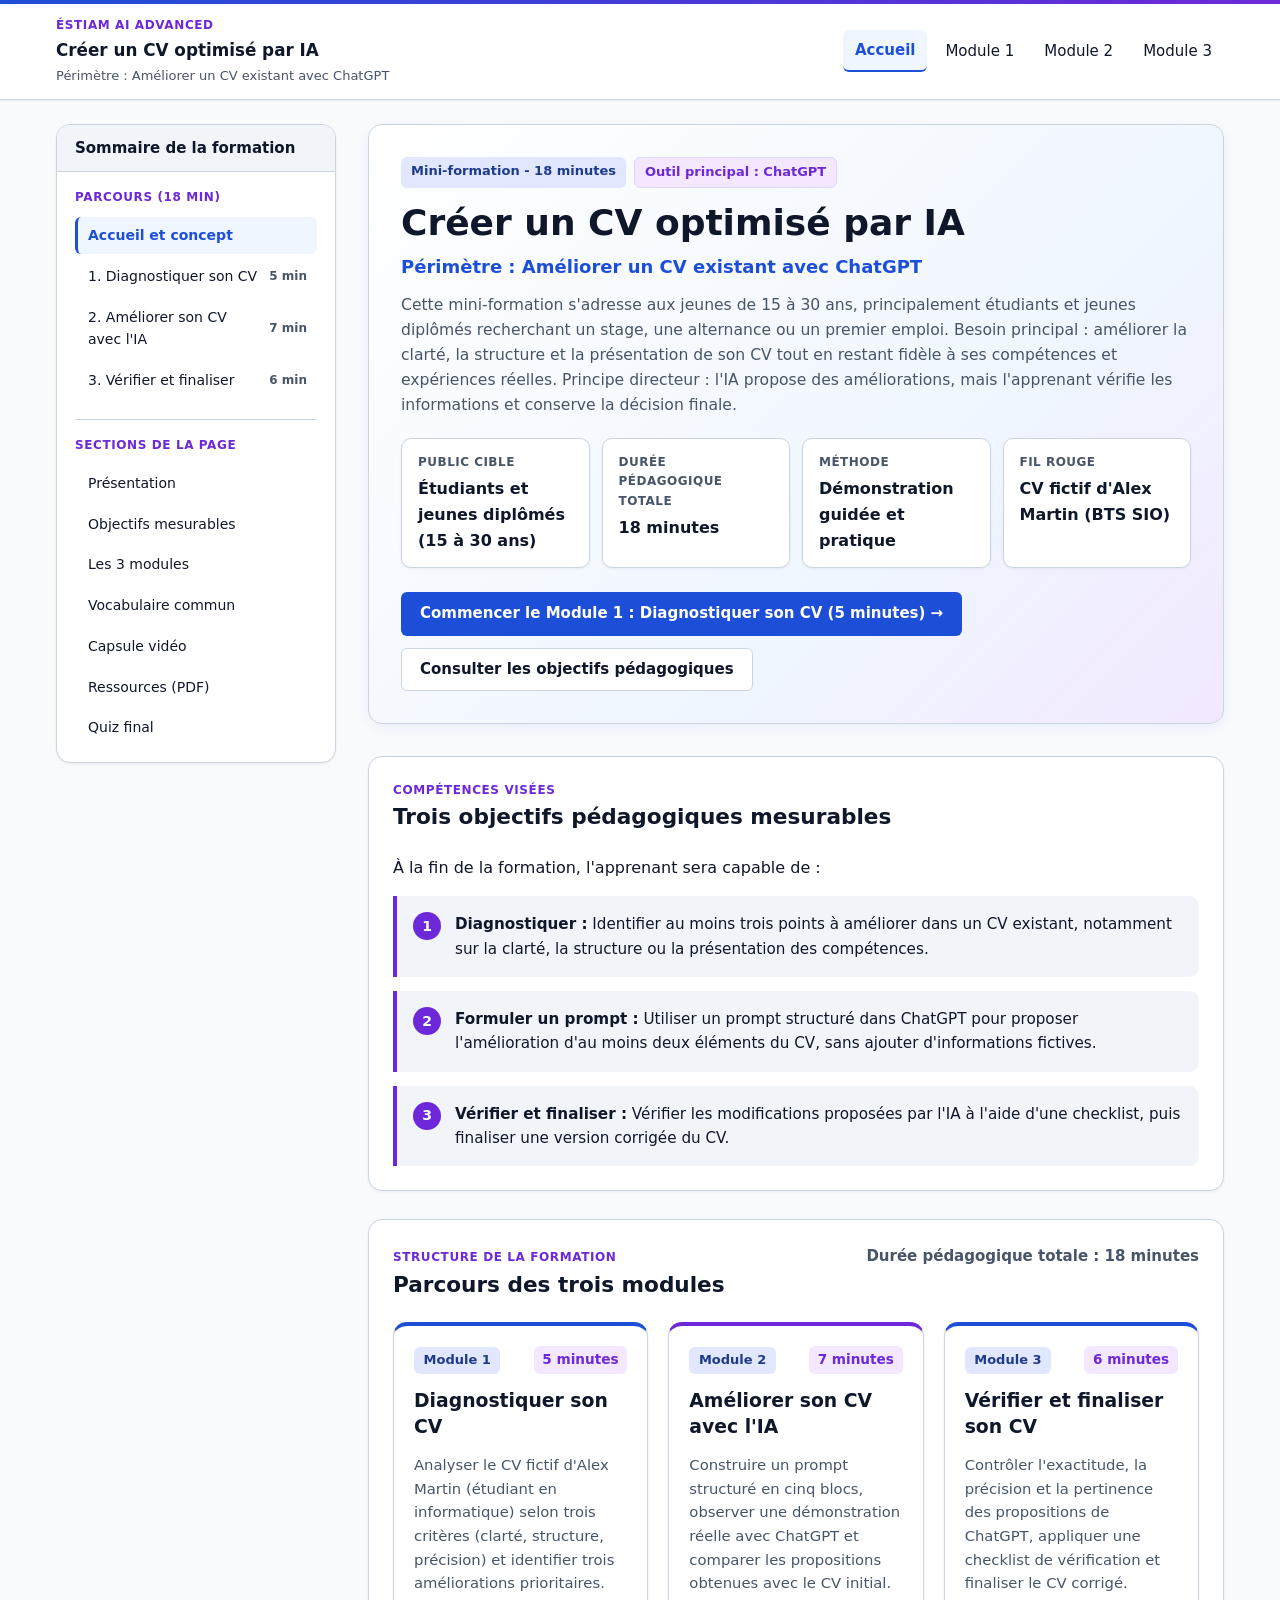
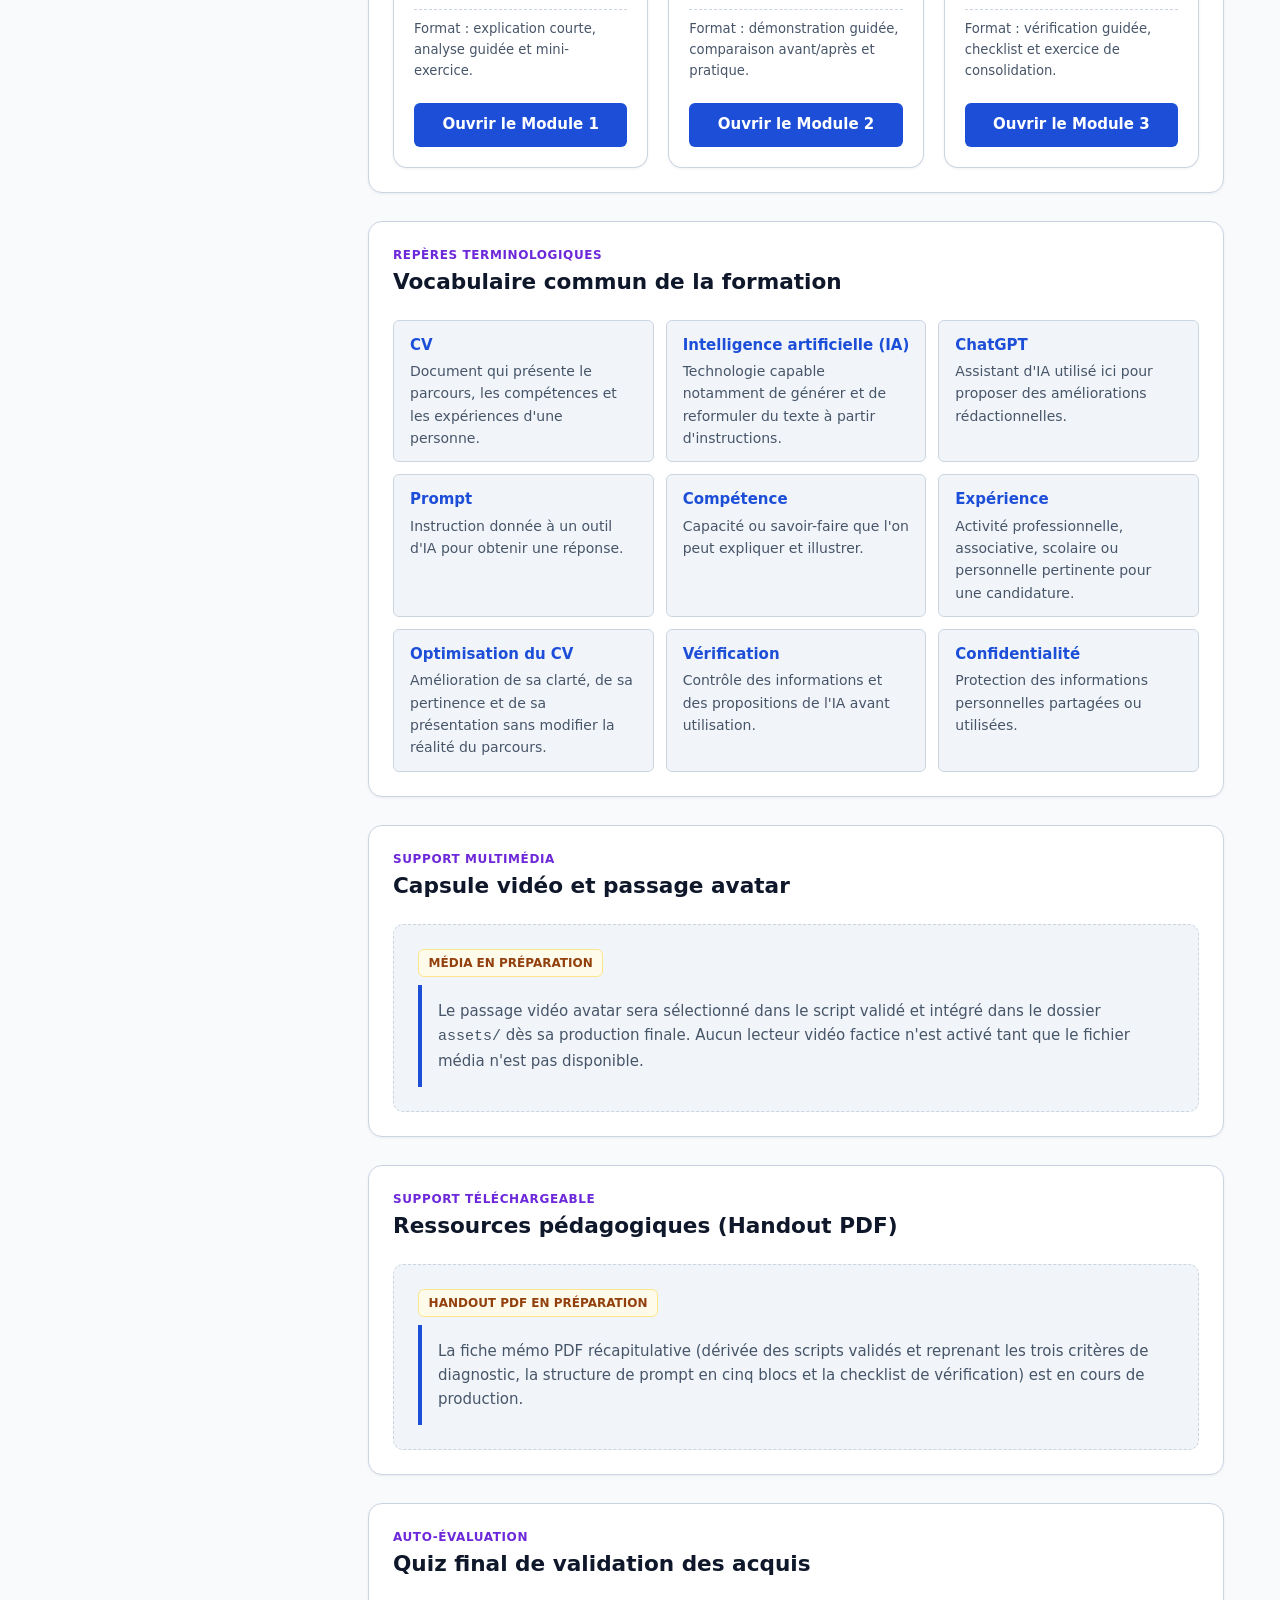
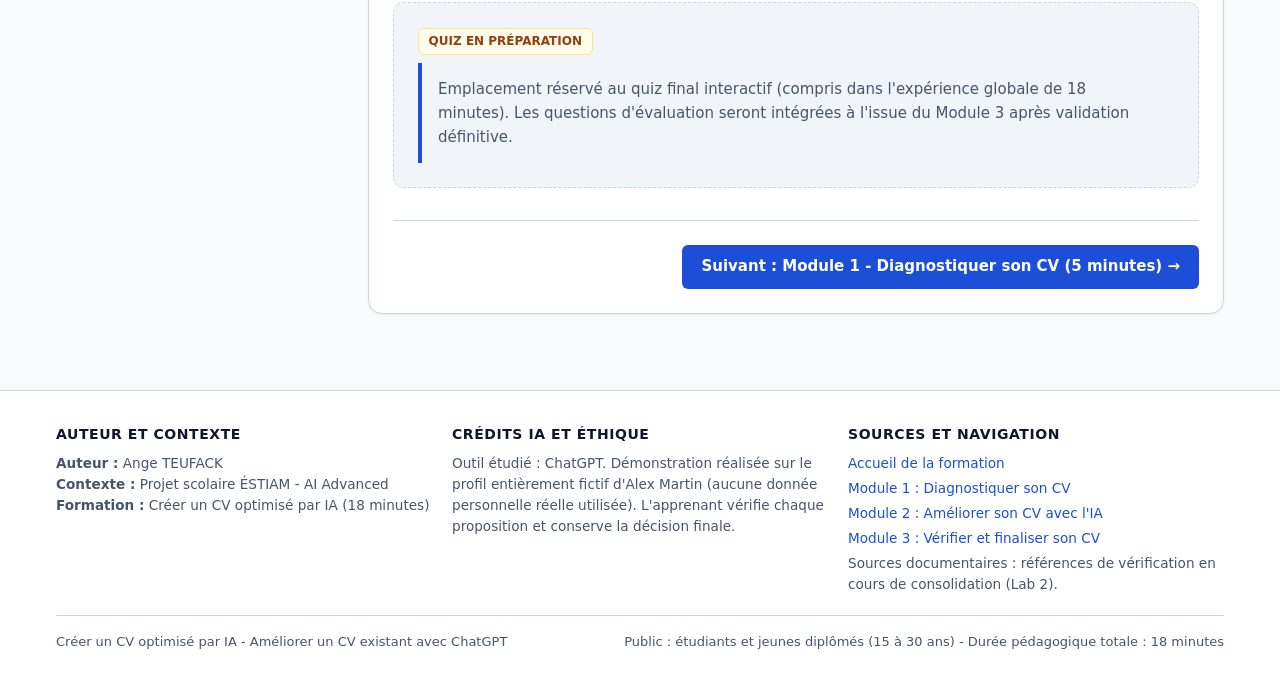
==== index.html @ 26ddb20a "Initialisation du site de mini-formation ESTIAM AI Advanced (AG-01 a AG-04)" ====
<!DOCTYPE html>
<html lang="fr">
<head>
  <meta charset="UTF-8">
  <meta name="viewport" content="width=device-width, initial-scale=1.0">
  <meta name="description" content="Mini-formation de 18 minutes : Créer un CV optimisé par IA - Améliorer un CV existant avec ChatGPT.">
  <title>Créer un CV optimisé par IA | Mini-formation ÉSTIAM</title>
  <!-- Feuille de style principale (mobile-first, accessible, identité Bleu/Blanc/Violet) -->
  <link rel="stylesheet" href="css/style.css">
</head>
<body>
  <!-- Lien d'évitement pour l'accessibilité au clavier -->
  <a class="skip-link" href="#contenu-principal">Aller au contenu principal</a>

  <!-- En-tête avec navigation principale -->
  <header class="site-header">
    <div class="container header-inner">
      <a href="index.html" class="site-brand" aria-current="page">
        <span class="brand-badge">ÉSTIAM AI Advanced</span>
        <span class="brand-title">Créer un CV optimisé par IA</span>
        <span class="brand-scope">Périmètre : Améliorer un CV existant avec ChatGPT</span>
      </a>

      <!-- Bouton d'ouverture/fermeture du menu sur mobile (contrôlé par js/main.js) -->
      <button
        type="button"
        class="nav-toggle"
        id="nav-toggle"
        aria-expanded="false"
        aria-controls="navigation-principale"
        aria-label="Afficher ou masquer le menu de navigation"
      >
        <span class="nav-toggle-label">Menu</span>
        <span class="nav-toggle-icon" aria-hidden="true"></span>
      </button>

      <!-- Navigation vers l'accueil et les trois modules -->
      <nav id="navigation-principale" class="site-nav" aria-label="Navigation principale">
        <ul class="nav-list">
          <li><a href="index.html" class="nav-link" aria-current="page">Accueil</a></li>
          <li><a href="modules/module-1.html" class="nav-link">Module 1</a></li>
          <li><a href="modules/module-2.html" class="nav-link">Module 2</a></li>
          <li><a href="modules/module-3.html" class="nav-link">Module 3</a></li>
        </ul>
      </nav>
    </div>
  </header>

  <!-- Contenu principal avec navigation latérale -->
  <main id="contenu-principal" class="site-main" tabindex="-1">
    <div class="container page-layout">
      <!-- Navigation latérale accessible (repliable sans chevauchement sur mobile, fixe sur ordinateur) -->
      <aside class="course-sidebar" aria-label="Navigation du parcours et des sections">
        <div class="sidebar-panel">
          <button
            type="button"
            class="sidebar-toggle"
            id="sidebar-toggle"
            aria-expanded="false"
            aria-controls="sidebar-body"
          >
            <span>Sommaire de la formation</span>
            <span class="sidebar-toggle-badge">Afficher</span>
          </button>

          <div id="sidebar-body" class="sidebar-body">
            <div class="sidebar-group">
              <h2 class="sidebar-heading">Parcours (18 min)</h2>
              <ul class="sidebar-list">
                <li>
                  <a href="index.html" class="sidebar-link" aria-current="page">
                    <span>Accueil et concept</span>
                  </a>
                </li>
                <li>
                  <a href="modules/module-1.html" class="sidebar-link">
                    <span>1. Diagnostiquer son CV</span>
                    <span class="sidebar-time">5 min</span>
                  </a>
                </li>
                <li>
                  <a href="modules/module-2.html" class="sidebar-link">
                    <span>2. Améliorer son CV avec l'IA</span>
                    <span class="sidebar-time">7 min</span>
                  </a>
                </li>
                <li>
                  <a href="modules/module-3.html" class="sidebar-link">
                    <span>3. Vérifier et finaliser</span>
                    <span class="sidebar-time">6 min</span>
                  </a>
                </li>
              </ul>
            </div>

            <div class="sidebar-group">
              <h2 class="sidebar-heading">Sections de la page</h2>
              <ul class="sidebar-list">
                <li><a href="#presentation" class="sidebar-link">Présentation</a></li>
                <li><a href="#objectifs" class="sidebar-link">Objectifs mesurables</a></li>
                <li><a href="#parcours" class="sidebar-link">Les 3 modules</a></li>
                <li><a href="#vocabulaire" class="sidebar-link">Vocabulaire commun</a></li>
                <li><a href="#video-capsule" class="sidebar-link">Capsule vidéo</a></li>
                <li><a href="#ressources" class="sidebar-link">Ressources (PDF)</a></li>
                <li><a href="#quiz-final" class="sidebar-link">Quiz final</a></li>
              </ul>
            </div>
          </div>
        </div>
      </aside>

      <!-- Zone de contenu principal -->
      <div class="page-content">
        <!-- Section de présentation avec les métadonnées pédagogiques validées -->
        <section id="presentation" class="hero" aria-labelledby="titre-formation">
          <div class="hero-badges">
            <span class="hero-eyebrow">Mini-formation - 18 minutes</span>
            <span class="hero-eyebrow hero-eyebrow-accent">Outil principal : ChatGPT</span>
          </div>
          <h1 id="titre-formation" class="hero-title">Créer un CV optimisé par IA</h1>
          <p class="hero-subtitle">Périmètre : Améliorer un CV existant avec ChatGPT</p>
          <p class="hero-lead">
            Cette mini-formation s'adresse aux jeunes de 15 à 30 ans, principalement étudiants et jeunes diplômés recherchant un stage, une alternance ou un premier emploi.
            Besoin principal : améliorer la clarté, la structure et la présentation de son CV tout en restant fidèle à ses compétences et expériences réelles.
            Principe directeur : l'IA propose des améliorations, mais l'apprenant vérifie les informations et conserve la décision finale.
          </p>

          <dl class="meta-grid" aria-label="Informations générales de la formation">
            <div class="meta-card">
              <dt class="meta-label">Public cible</dt>
              <dd class="meta-value">Étudiants et jeunes diplômés (15 à 30 ans)</dd>
            </div>
            <div class="meta-card">
              <dt class="meta-label">Durée pédagogique totale</dt>
              <dd class="meta-value">18 minutes</dd>
            </div>
            <div class="meta-card">
              <dt class="meta-label">Méthode</dt>
              <dd class="meta-value">Démonstration guidée et pratique</dd>
            </div>
            <div class="meta-card">
              <dt class="meta-label">Fil rouge</dt>
              <dd class="meta-value">CV fictif d'Alex Martin (BTS SIO)</dd>
            </div>
          </dl>

          <div class="hero-actions">
            <a href="modules/module-1.html" class="btn btn-primary" rel="next">
              Commencer le Module 1 : Diagnostiquer son CV (5 minutes) &rarr;
            </a>
            <a href="#objectifs" class="btn btn-secondary">
              Consulter les objectifs pédagogiques
            </a>
          </div>
        </section>

        <!-- Trois objectifs pédagogiques mesurables -->
        <section id="objectifs" class="content-section" aria-labelledby="titre-objectifs">
          <div class="section-header">
            <div>
              <p class="section-eyebrow">Compétences visées</p>
              <h2 id="titre-objectifs" class="section-title">Trois objectifs pédagogiques mesurables</h2>
            </div>
          </div>
          <p>À la fin de la formation, l'apprenant sera capable de :</p>
          <ol class="objectives-list">
            <li class="objective-item">
              <span class="objective-number" aria-hidden="true">1</span>
              <p class="objective-text">
                <strong>Diagnostiquer :</strong> Identifier au moins trois points à améliorer dans un CV existant, notamment sur la clarté, la structure ou la présentation des compétences.
              </p>
            </li>
            <li class="objective-item">
              <span class="objective-number" aria-hidden="true">2</span>
              <p class="objective-text">
                <strong>Formuler un prompt :</strong> Utiliser un prompt structuré dans ChatGPT pour proposer l'amélioration d'au moins deux éléments du CV, sans ajouter d'informations fictives.
              </p>
            </li>
            <li class="objective-item">
              <span class="objective-number" aria-hidden="true">3</span>
              <p class="objective-text">
                <strong>Vérifier et finaliser :</strong> Vérifier les modifications proposées par l'IA à l'aide d'une checklist, puis finaliser une version corrigée du CV.
              </p>
            </li>
          </ol>
        </section>

        <!-- Liste des trois modules validés -->
        <section id="parcours" class="content-section" aria-labelledby="titre-parcours">
          <div class="section-header">
            <div>
              <p class="section-eyebrow">Structure de la formation</p>
              <h2 id="titre-parcours" class="section-title">Parcours des trois modules</h2>
            </div>
            <p class="section-duration">Durée pédagogique totale : 18 minutes</p>
          </div>

          <ol class="modules-grid">
            <!-- Module 1 -->
            <li class="module-card">
              <div class="module-card-header">
                <span class="module-number">Module 1</span>
                <span class="module-duration">5 minutes</span>
              </div>
              <h3 class="module-card-title">
                <a href="modules/module-1.html" class="module-card-link">Diagnostiquer son CV</a>
              </h3>
              <p class="module-card-summary">
                Analyser le CV fictif d'Alex Martin (étudiant en informatique) selon trois critères (clarté, structure, précision) et identifier trois améliorations prioritaires.
              </p>
              <p class="module-card-meta">Format : explication courte, analyse guidée et mini-exercice.</p>
              <div class="module-card-footer">
                <a href="modules/module-1.html" class="btn btn-primary">Ouvrir le Module 1</a>
              </div>
            </li>

            <!-- Module 2 -->
            <li class="module-card">
              <div class="module-card-header">
                <span class="module-number">Module 2</span>
                <span class="module-duration">7 minutes</span>
              </div>
              <h3 class="module-card-title">
                <a href="modules/module-2.html" class="module-card-link">Améliorer son CV avec l'IA</a>
              </h3>
              <p class="module-card-summary">
                Construire un prompt structuré en cinq blocs, observer une démonstration réelle avec ChatGPT et comparer les propositions obtenues avec le CV initial.
              </p>
              <p class="module-card-meta">Format : démonstration guidée, comparaison avant/après et pratique.</p>
              <div class="module-card-footer">
                <a href="modules/module-2.html" class="btn btn-primary">Ouvrir le Module 2</a>
              </div>
            </li>

            <!-- Module 3 -->
            <li class="module-card">
              <div class="module-card-header">
                <span class="module-number">Module 3</span>
                <span class="module-duration">6 minutes</span>
              </div>
              <h3 class="module-card-title">
                <a href="modules/module-3.html" class="module-card-link">Vérifier et finaliser son CV</a>
              </h3>
              <p class="module-card-summary">
                Contrôler l'exactitude, la précision et la pertinence des propositions de ChatGPT, appliquer une checklist de vérification et finaliser le CV corrigé.
              </p>
              <p class="module-card-meta">Format : vérification guidée, checklist et exercice de consolidation.</p>
              <div class="module-card-footer">
                <a href="modules/module-3.html" class="btn btn-primary">Ouvrir le Module 3</a>
              </div>
            </li>
          </ol>
        </section>

        <!-- Vocabulaire commun -->
        <section id="vocabulaire" class="content-section" aria-labelledby="titre-vocabulaire">
          <div class="section-header">
            <div>
              <p class="section-eyebrow">Repères terminologiques</p>
              <h2 id="titre-vocabulaire" class="section-title">Vocabulaire commun de la formation</h2>
            </div>
          </div>
          <dl class="glossary-grid">
            <div class="glossary-item">
              <dt class="glossary-term">CV</dt>
              <dd class="glossary-def">Document qui présente le parcours, les compétences et les expériences d'une personne.</dd>
            </div>
            <div class="glossary-item">
              <dt class="glossary-term">Intelligence artificielle (IA)</dt>
              <dd class="glossary-def">Technologie capable notamment de générer et de reformuler du texte à partir d'instructions.</dd>
            </div>
            <div class="glossary-item">
              <dt class="glossary-term">ChatGPT</dt>
              <dd class="glossary-def">Assistant d'IA utilisé ici pour proposer des améliorations rédactionnelles.</dd>
            </div>
            <div class="glossary-item">
              <dt class="glossary-term">Prompt</dt>
              <dd class="glossary-def">Instruction donnée à un outil d'IA pour obtenir une réponse.</dd>
            </div>
            <div class="glossary-item">
              <dt class="glossary-term">Compétence</dt>
              <dd class="glossary-def">Capacité ou savoir-faire que l'on peut expliquer et illustrer.</dd>
            </div>
            <div class="glossary-item">
              <dt class="glossary-term">Expérience</dt>
              <dd class="glossary-def">Activité professionnelle, associative, scolaire ou personnelle pertinente pour une candidature.</dd>
            </div>
            <div class="glossary-item">
              <dt class="glossary-term">Optimisation du CV</dt>
              <dd class="glossary-def">Amélioration de sa clarté, de sa pertinence et de sa présentation sans modifier la réalité du parcours.</dd>
            </div>
            <div class="glossary-item">
              <dt class="glossary-term">Vérification</dt>
              <dd class="glossary-def">Contrôle des informations et des propositions de l'IA avant utilisation.</dd>
            </div>
            <div class="glossary-item">
              <dt class="glossary-term">Confidentialité</dt>
              <dd class="glossary-def">Protection des informations personnelles partagées ou utilisées.</dd>
            </div>
          </dl>
        </section>

        <!-- Section Vidéo (média non encore disponible) -->
        <section id="video-capsule" class="content-section" aria-labelledby="titre-video">
          <div class="section-header">
            <div>
              <p class="section-eyebrow">Support multimédia</p>
              <h2 id="titre-video" class="section-title">Capsule vidéo et passage avatar</h2>
            </div>
          </div>
          <div class="placeholder-box">
            <span class="placeholder-badge">Média en préparation</span>
            <p class="placeholder-notice">
              Le passage vidéo avatar sera sélectionné dans le script validé et intégré dans le dossier <code>assets/</code> dès sa production finale. Aucun lecteur vidéo factice n'est activé tant que le fichier média n'est pas disponible.
            </p>
          </div>
        </section>

        <!-- Section Ressources pour le futur Handout PDF -->
        <section id="ressources" class="content-section" aria-labelledby="titre-ressources">
          <div class="section-header">
            <div>
              <p class="section-eyebrow">Support téléchargeable</p>
              <h2 id="titre-ressources" class="section-title">Ressources pédagogiques (Handout PDF)</h2>
            </div>
          </div>
          <div class="placeholder-box">
            <span class="placeholder-badge">Handout PDF en préparation</span>
            <p class="placeholder-notice">
              La fiche mémo PDF récapitulative (dérivée des scripts validés et reprenant les trois critères de diagnostic, la structure de prompt en cinq blocs et la checklist de vérification) est en cours de production.
            </p>
          </div>
        </section>

        <!-- Emplacement réservé pour le Quiz final -->
        <section id="quiz-final" class="content-section" aria-labelledby="titre-quiz">
          <div class="section-header">
            <div>
              <p class="section-eyebrow">Auto-évaluation</p>
              <h2 id="titre-quiz" class="section-title">Quiz final de validation des acquis</h2>
            </div>
          </div>
          <div class="placeholder-box">
            <span class="placeholder-badge">Quiz en préparation</span>
            <p class="placeholder-notice">
              Emplacement réservé au quiz final interactif (compris dans l'expérience globale de 18 minutes). Les questions d'évaluation seront intégrées à l'issue du Module 3 après validation définitive.
            </p>
          </div>

          <nav class="module-pagination" aria-label="Navigation séquentielle">
            <span></span>
            <a href="modules/module-1.html" class="btn btn-primary" rel="next">
              Suivant : Module 1 - Diagnostiquer son CV (5 minutes) &rarr;
            </a>
          </nav>
        </section>
      </div>
    </div>
  </main>

  <!-- Pied de page professionnel -->
  <footer class="site-footer">
    <div class="container">
      <div class="footer-grid">
        <div class="footer-col">
          <h3>Auteur et contexte</h3>
          <p><strong>Auteur :</strong> Ange TEUFACK</p>
          <p><strong>Contexte :</strong> Projet scolaire ÉSTIAM - AI Advanced</p>
          <p><strong>Formation :</strong> Créer un CV optimisé par IA (18 minutes)</p>
        </div>
        <div class="footer-col">
          <h3>Crédits IA et éthique</h3>
          <p>
            Outil étudié : ChatGPT. Démonstration réalisée sur le profil entièrement fictif d'Alex Martin (aucune donnée personnelle réelle utilisée). L'apprenant vérifie chaque proposition et conserve la décision finale.
          </p>
        </div>
        <div class="footer-col">
          <h3>Sources et navigation</h3>
          <ul>
            <li><a href="index.html">Accueil de la formation</a></li>
            <li><a href="modules/module-1.html">Module 1 : Diagnostiquer son CV</a></li>
            <li><a href="modules/module-2.html">Module 2 : Améliorer son CV avec l'IA</a></li>
            <li><a href="modules/module-3.html">Module 3 : Vérifier et finaliser son CV</a></li>
            <li><span>Sources documentaires : références de vérification en cours de consolidation (Lab 2).</span></li>
          </ul>
        </div>
      </div>
      <div class="footer-bottom">
        <p>Créer un CV optimisé par IA - Améliorer un CV existant avec ChatGPT</p>
        <p>Public : étudiants et jeunes diplômés (15 à 30 ans) - Durée pédagogique totale : 18 minutes</p>
      </div>
    </div>
  </footer>

  <!-- Script principal -->
  <script src="js/main.js" defer></script>
</body>
</html>
---- css/style.css ----
/* ==========================================================================
   Feuille de style principale - Créer un CV optimisé par IA
   Périmètre : Améliorer un CV existant avec ChatGPT (ÉSTIAM AI Advanced)
   Approche : Mobile-first, accessible (WCAG AA/AAA), identité Bleu / Blanc / Violet
   ========================================================================== */

/* 1. Variables CSS (Design Tokens - Identité Bleu, Blanc et Violet) */
:root {
  --color-bg: #f8fafc;
  --color-surface: #ffffff;
  --color-surface-subtle: #f1f5f9;
  --color-text: #0f172a;
  --color-text-muted: #475569;

  /* Bleu principal */
  --color-primary: #1d4ed8;
  --color-primary-hover: #1e40af;
  --color-primary-subtle: #eff6ff;

  /* Violet pédagogique (accents, badges, repères méthodologiques) */
  --color-accent: #6d28d9;
  --color-accent-hover: #5b21b6;
  --color-accent-subtle: #f3e8ff;
  --color-accent-border: #ddd6fe;

  /* États pédagogiques (succès, attention, neutre) */
  --color-success-bg: #ecfdf5;
  --color-success-text: #065f46;
  --color-success-border: #a7f3d0;
  --color-warning-bg: #fffbeb;
  --color-warning-text: #92400e;
  --color-warning-border: #fde68a;

  --color-border: #cbd5e1;
  --color-focus: #ea580c;
  --color-badge-bg: #e0e7ff;
  --color-badge-text: #1e3a8a;

  --font-sans: system-ui, -apple-system, "Segoe UI", Roboto, Helvetica, Arial, sans-serif;
  --font-mono: ui-monospace, SFMono-Regular, Menlo, Monaco, Consolas, monospace;
  --radius-sm: 0.375rem;
  --radius-md: 0.625rem;
  --radius-lg: 0.875rem;
  --shadow-sm: 0 1px 3px 0 rgba(15, 23, 42, 0.06);
  --shadow-md: 0 4px 14px -2px rgba(29, 78, 216, 0.08);
  --container-max: 76rem;
}

/* 2. Réinitialisation minimale et règles de base */
*,
*::before,
*::after {
  box-sizing: border-box;
}

html {
  font-size: 100%;
  scroll-behavior: smooth;
  scroll-padding-top: 5rem;
}

body {
  margin: 0;
  min-height: 100vh;
  display: flex;
  flex-direction: column;
  font-family: var(--font-sans);
  line-height: 1.6;
  color: var(--color-text);
  background-color: var(--color-bg);
}

/* Respect de la préférence utilisateur pour la réduction des animations */
@media (prefers-reduced-motion: reduce) {
  html {
    scroll-behavior: auto;
  }
  *,
  *::before,
  *::after {
    transition-duration: 0.01ms !important;
    animation-duration: 0.01ms !important;
  }
}

/* 3. Accessibilité : indicateur de focus clavier haute visibilité et lien d'évitement */
:focus-visible {
  outline: 3px solid var(--color-focus);
  outline-offset: 3px;
}

.skip-link {
  position: absolute;
  top: -100%;
  left: 1rem;
  z-index: 1000;
  padding: 0.75rem 1.25rem;
  background-color: var(--color-text);
  color: var(--color-surface);
  font-weight: 600;
  text-decoration: none;
  border-radius: var(--radius-sm);
}

.skip-link:focus,
.skip-link:focus-visible {
  top: 1rem;
}

/* 4. Conteneur de mise en page */
.container {
  width: 100%;
  max-width: var(--container-max);
  margin-inline: auto;
  padding-inline: 1rem;
}

/* 5. En-tête et navigation principale (Mobile-first) */
.site-header {
  background-color: var(--color-surface);
  border-bottom: 1px solid var(--color-border);
  box-shadow: var(--shadow-sm);
  position: sticky;
  top: 0;
  z-index: 100;
}

/* Liseré supérieur dégradé bleu-violet */
.site-header::before {
  content: "";
  display: block;
  height: 4px;
  background: linear-gradient(90deg, var(--color-primary) 0%, var(--color-accent) 100%);
}

.header-inner {
  display: flex;
  flex-wrap: wrap;
  align-items: center;
  justify-content: space-between;
  padding-block: 0.75rem;
  gap: 0.75rem;
}

.site-brand {
  display: inline-flex;
  flex-direction: column;
  text-decoration: none;
  color: var(--color-text);
  gap: 0.125rem;
}

.brand-badge {
  font-size: 0.75rem;
  font-weight: 700;
  text-transform: uppercase;
  letter-spacing: 0.05em;
  color: var(--color-accent);
}

.brand-title {
  font-size: 1.05rem;
  font-weight: 700;
  color: var(--color-text);
}

.brand-scope {
  font-size: 0.8125rem;
  color: var(--color-text-muted);
  font-weight: 500;
}

/* Bouton de menu mobile (affiché sur petits écrans lorsque JS est actif) */
.nav-toggle {
  display: none;
  align-items: center;
  gap: 0.5rem;
  padding: 0.5rem 0.75rem;
  background-color: var(--color-surface-subtle);
  color: var(--color-text);
  border: 1px solid var(--color-border);
  border-radius: var(--radius-sm);
  font-family: inherit;
  font-size: 0.9375rem;
  font-weight: 600;
  cursor: pointer;
}

.nav-toggle:hover {
  background-color: var(--color-badge-bg);
}

.nav-toggle-icon {
  display: inline-block;
  width: 1.125rem;
  height: 2px;
  background-color: currentColor;
  position: relative;
}

.nav-toggle-icon::before,
.nav-toggle-icon::after {
  content: "";
  position: absolute;
  left: 0;
  width: 1.125rem;
  height: 2px;
  background-color: currentColor;
}

.nav-toggle-icon::before {
  top: -5px;
}

.nav-toggle-icon::after {
  top: 5px;
}

.js-enabled .nav-toggle {
  display: inline-flex;
}

.site-nav {
  width: 100%;
}

.js-enabled .site-nav {
  display: none;
}

.js-enabled .site-nav.is-open {
  display: block;
}

.nav-list {
  list-style: none;
  margin: 0;
  padding: 0.5rem 0 0;
  display: flex;
  flex-direction: column;
  gap: 0.25rem;
}

.nav-link {
  display: flex;
  align-items: center;
  gap: 0.375rem;
  padding: 0.5rem 0.75rem;
  text-decoration: none;
  color: var(--color-text);
  font-weight: 500;
  border-radius: var(--radius-sm);
  font-size: 0.9375rem;
}

.nav-link:hover {
  background-color: var(--color-surface-subtle);
  color: var(--color-primary);
}

.nav-link[aria-current="page"] {
  background-color: var(--color-primary-subtle);
  color: var(--color-primary);
  font-weight: 700;
  border-bottom: 2px solid var(--color-primary);
}

/* 6. Mise en page avec barre latérale (Mobile sans chevauchement + Desktop Sticky) */
.site-main {
  flex: 1;
  padding-block: 1.5rem 3rem;
}

.site-main:focus {
  outline: none;
}

.page-layout {
  display: flex;
  flex-direction: column;
  gap: 1.5rem;
}

.course-sidebar {
  width: 100%;
}

/* Panneau de navigation latérale repliable sur mobile, toujours ouvert sur desktop */
.sidebar-panel {
  background-color: var(--color-surface);
  border: 1px solid var(--color-border);
  border-radius: var(--radius-lg);
  box-shadow: var(--shadow-sm);
  overflow: hidden;
}

.sidebar-toggle {
  width: 100%;
  display: flex;
  align-items: center;
  justify-content: space-between;
  padding: 0.875rem 1.125rem;
  background-color: var(--color-surface-subtle);
  color: var(--color-text);
  border: none;
  border-bottom: 1px solid transparent;
  font-family: inherit;
  font-size: 0.9375rem;
  font-weight: 700;
  text-align: left;
  cursor: pointer;
}

.sidebar-toggle[aria-expanded="true"] {
  border-bottom-color: var(--color-border);
}

.sidebar-toggle-badge {
  font-size: 0.75rem;
  font-weight: 600;
  padding: 0.15rem 0.5rem;
  border-radius: var(--radius-sm);
  background-color: var(--color-accent-subtle);
  color: var(--color-accent);
}

.sidebar-body {
  padding: 1rem 1.125rem;
}

.js-enabled .sidebar-body.is-collapsed {
  display: none;
}

.sidebar-group + .sidebar-group {
  margin-top: 1.25rem;
  padding-top: 1rem;
  border-top: 1px solid var(--color-border);
}

.sidebar-heading {
  margin: 0 0 0.625rem;
  font-size: 0.75rem;
  font-weight: 700;
  text-transform: uppercase;
  letter-spacing: 0.05em;
  color: var(--color-accent);
}

.sidebar-list {
  list-style: none;
  margin: 0;
  padding: 0;
  display: flex;
  flex-direction: column;
  gap: 0.25rem;
}

.sidebar-link {
  display: flex;
  align-items: center;
  justify-content: space-between;
  gap: 0.5rem;
  padding: 0.45rem 0.625rem;
  border-radius: var(--radius-sm);
  text-decoration: none;
  font-size: 0.875rem;
  color: var(--color-text);
  font-weight: 500;
  border-left: 3px solid transparent;
}

.sidebar-link:hover {
  background-color: var(--color-surface-subtle);
  color: var(--color-primary);
}

.sidebar-link[aria-current="page"],
.sidebar-link.is-active {
  background-color: var(--color-primary-subtle);
  color: var(--color-primary);
  font-weight: 700;
  border-left-color: var(--color-primary);
}

.sidebar-time {
  font-size: 0.75rem;
  color: var(--color-text-muted);
  font-weight: 600;
  white-space: nowrap;
}

.page-content {
  flex: 1;
  min-width: 0;
}

/* 7. Section Hero et présentation de l'accueil */
.hero {
  background: linear-gradient(135deg, var(--color-surface) 0%, var(--color-primary-subtle) 65%, var(--color-accent-subtle) 100%);
  border: 1px solid var(--color-border);
  border-radius: var(--radius-lg);
  padding: 1.5rem;
  margin-bottom: 2rem;
  box-shadow: var(--shadow-md);
}

.hero-badges {
  display: flex;
  flex-wrap: wrap;
  gap: 0.5rem;
  margin-bottom: 0.75rem;
}

.hero-eyebrow {
  display: inline-block;
  margin: 0;
  padding: 0.25rem 0.625rem;
  background-color: var(--color-badge-bg);
  color: var(--color-badge-text);
  font-size: 0.8125rem;
  font-weight: 700;
  border-radius: var(--radius-sm);
}

.hero-eyebrow-accent {
  background-color: var(--color-accent-subtle);
  color: var(--color-accent);
  border: 1px solid var(--color-accent-border);
}

.hero-title {
  margin: 0 0 0.5rem;
  font-size: 1.75rem;
  line-height: 1.25;
  color: var(--color-text);
}

.hero-subtitle {
  margin: 0 0 0.75rem;
  font-size: 1.125rem;
  font-weight: 600;
  color: var(--color-primary);
}

.hero-lead {
  margin: 0 0 1.25rem;
  font-size: 0.975rem;
  color: var(--color-text-muted);
  max-width: 52rem;
}

/* Grille de métadonnées validées */
.meta-grid {
  display: grid;
  grid-template-columns: 1fr;
  gap: 0.75rem;
  margin: 0 0 1.5rem;
}

.meta-card {
  background-color: var(--color-surface);
  border: 1px solid var(--color-border);
  border-radius: var(--radius-md);
  padding: 0.875rem 1rem;
  box-shadow: var(--shadow-sm);
}

.meta-label {
  font-size: 0.75rem;
  text-transform: uppercase;
  letter-spacing: 0.04em;
  color: var(--color-text-muted);
  font-weight: 700;
  margin-bottom: 0.25rem;
}

.meta-value {
  margin: 0;
  font-size: 1rem;
  font-weight: 700;
  color: var(--color-text);
}

.hero-actions {
  display: flex;
  flex-wrap: wrap;
  gap: 0.75rem;
}

/* 8. Boutons (liens et boutons d'action réelle) */
.btn {
  display: inline-flex;
  align-items: center;
  justify-content: center;
  gap: 0.5rem;
  padding: 0.6875rem 1.125rem;
  font-family: inherit;
  font-size: 0.9375rem;
  font-weight: 600;
  line-height: 1.3;
  text-decoration: none;
  border-radius: var(--radius-sm);
  border: 1px solid transparent;
  cursor: pointer;
  transition: background-color 0.15s ease, border-color 0.15s ease, color 0.15s ease;
}

.btn-primary {
  background-color: var(--color-primary);
  color: var(--color-surface);
}

.btn-primary:hover {
  background-color: var(--color-primary-hover);
}

.btn-accent {
  background-color: var(--color-accent);
  color: var(--color-surface);
}

.btn-accent:hover {
  background-color: var(--color-accent-hover);
}

.btn-secondary {
  background-color: var(--color-surface);
  color: var(--color-text);
  border-color: var(--color-border);
}

.btn-secondary:hover {
  background-color: var(--color-surface-subtle);
  border-color: var(--color-text-muted);
}

/* 9. Sections pédagogiques génériques */
.content-section {
  background-color: var(--color-surface);
  border: 1px solid var(--color-border);
  border-radius: var(--radius-lg);
  padding: 1.5rem;
  margin-bottom: 1.75rem;
  box-shadow: var(--shadow-sm);
}

.section-header {
  display: flex;
  flex-direction: column;
  gap: 0.25rem;
  margin-bottom: 1.25rem;
}

.section-eyebrow {
  margin: 0;
  font-size: 0.75rem;
  font-weight: 700;
  text-transform: uppercase;
  letter-spacing: 0.05em;
  color: var(--color-accent);
}

.section-title {
  margin: 0;
  font-size: 1.35rem;
  color: var(--color-text);
}

.section-duration {
  margin: 0;
  font-size: 0.9375rem;
  color: var(--color-text-muted);
  font-weight: 600;
}

/* Liste d'objectifs pédagogiques mesurables */
.objectives-list {
  list-style: none;
  margin: 0;
  padding: 0;
  display: grid;
  grid-template-columns: 1fr;
  gap: 0.875rem;
}

.objective-item {
  display: flex;
  align-items: flex-start;
  gap: 0.875rem;
  padding: 1rem;
  background-color: var(--color-surface-subtle);
  border-left: 4px solid var(--color-accent);
  border-radius: 0 var(--radius-md) var(--radius-md) 0;
}

.objective-number {
  flex-shrink: 0;
  width: 1.75rem;
  height: 1.75rem;
  display: inline-flex;
  align-items: center;
  justify-content: center;
  background-color: var(--color-accent);
  color: var(--color-surface);
  font-size: 0.875rem;
  font-weight: 700;
  border-radius: 50%;
}

.objective-text {
  margin: 0;
  font-size: 0.95rem;
}

/* 10. Cartes de parcours des 3 modules */
.modules-grid {
  list-style: none;
  margin: 0;
  padding: 0;
  display: grid;
  grid-template-columns: 1fr;
  gap: 1.25rem;
}

.module-card {
  background-color: var(--color-surface);
  border: 1px solid var(--color-border);
  border-top: 4px solid var(--color-primary);
  border-radius: var(--radius-lg);
  padding: 1.25rem;
  display: flex;
  flex-direction: column;
  justify-content: space-between;
  gap: 0.875rem;
  box-shadow: var(--shadow-sm);
}

.module-card:nth-child(2) {
  border-top-color: var(--color-accent);
}

.module-card-header,
.module-badges {
  display: flex;
  flex-wrap: wrap;
  align-items: center;
  justify-content: space-between;
  gap: 0.5rem;
}

.module-number {
  display: inline-block;
  padding: 0.2rem 0.6rem;
  background-color: var(--color-badge-bg);
  color: var(--color-badge-text);
  font-size: 0.8125rem;
  font-weight: 700;
  border-radius: var(--radius-sm);
}

.module-duration {
  font-size: 0.85rem;
  font-weight: 700;
  color: var(--color-accent);
  background-color: var(--color-accent-subtle);
  padding: 0.2rem 0.55rem;
  border-radius: var(--radius-sm);
}

.module-card-title {
  margin: 0;
  font-size: 1.175rem;
  line-height: 1.35;
}

.module-card-link {
  color: var(--color-text);
  text-decoration: none;
}

.module-card-link:hover {
  color: var(--color-primary);
  text-decoration: underline;
}

.module-card-summary {
  margin: 0;
  font-size: 0.925rem;
  color: var(--color-text-muted);
}

.module-card-meta {
  margin: 0;
  font-size: 0.825rem;
  color: var(--color-text-muted);
  padding-top: 0.5rem;
  border-top: 1px dashed var(--color-border);
}

.module-card-footer {
  margin-top: auto;
  padding-top: 0.5rem;
}

.module-card-footer .btn {
  width: 100%;
}

/* 11. Cartes de critères pédagogiques (Clarté/Structure/Précision, etc.) */
.criteria-grid {
  display: grid;
  grid-template-columns: 1fr;
  gap: 1rem;
  margin-block: 1rem;
}

.criteria-card {
  background-color: var(--color-surface-subtle);
  border: 1px solid var(--color-border);
  border-top: 3px solid var(--color-accent);
  border-radius: var(--radius-md);
  padding: 1.125rem;
}

.criteria-card h3,
.criteria-card h4 {
  margin: 0 0 0.5rem;
  font-size: 1.05rem;
  color: var(--color-text);
}

.criteria-card p {
  margin: 0;
  font-size: 0.925rem;
  color: var(--color-text-muted);
}

/* 12. Séquences pédagogiques et blocs de narration */
.sequence-block {
  border-left: 3px solid var(--color-primary);
  padding-left: 1.125rem;
  margin-block: 1.5rem;
}

.sequence-header {
  display: flex;
  flex-wrap: wrap;
  align-items: center;
  justify-content: space-between;
  gap: 0.5rem;
  margin-bottom: 0.5rem;
}

.sequence-title {
  margin: 0;
  font-size: 1.15rem;
  color: var(--color-text);
}

.sequence-timing {
  font-size: 0.8125rem;
  font-weight: 700;
  color: var(--color-primary);
  background-color: var(--color-primary-subtle);
  padding: 0.15rem 0.55rem;
  border-radius: var(--radius-sm);
}

.narration-box {
  background-color: var(--color-surface-subtle);
  border: 1px solid var(--color-border);
  border-radius: var(--radius-md);
  padding: 1rem 1.25rem;
  margin-block: 0.75rem;
}

.narration-label {
  display: inline-block;
  font-size: 0.75rem;
  font-weight: 700;
  text-transform: uppercase;
  letter-spacing: 0.04em;
  color: var(--color-accent);
  margin-bottom: 0.375rem;
}

.narration-box p {
  margin: 0 0 0.625rem;
}

.narration-box p:last-child {
  margin-bottom: 0;
}

/* 13. Affichage du CV fictif d'Alex Martin (avec mention externe obligatoire) */
.demo-cv-container {
  margin: 1.25rem 0;
  display: flex;
  flex-direction: column;
  gap: 0.75rem;
}

.demo-cv-notice {
  padding: 0.75rem 1rem;
  background-color: var(--color-accent-subtle);
  color: var(--color-accent-hover);
  border: 1px solid var(--color-accent-border);
  border-left: 4px solid var(--color-accent);
  border-radius: var(--radius-sm);
  font-size: 0.875rem;
  font-weight: 600;
}

.demo-cv-document {
  background-color: var(--color-surface);
  border: 2px solid var(--color-border);
  border-radius: var(--radius-md);
  padding: 1.5rem;
  box-shadow: var(--shadow-md);
}

.cv-sheet-header {
  border-bottom: 2px solid var(--color-text);
  padding-bottom: 0.75rem;
  margin-bottom: 1rem;
}

.cv-sheet-name {
  margin: 0;
  font-size: 1.35rem;
  font-weight: 800;
  letter-spacing: 0.03em;
  color: var(--color-text);
}

.cv-sheet-role {
  margin: 0.25rem 0;
  font-size: 1rem;
  font-weight: 600;
  color: var(--color-primary);
}

.cv-sheet-contact {
  margin: 0;
  font-size: 0.875rem;
  color: var(--color-text-muted);
}

.cv-sheet-section {
  margin-top: 1rem;
}

.cv-sheet-section h4 {
  margin: 0 0 0.375rem;
  font-size: 0.9rem;
  text-transform: uppercase;
  letter-spacing: 0.04em;
  color: var(--color-text);
  border-bottom: 1px solid var(--color-border);
  padding-bottom: 0.2rem;
}

.cv-sheet-section p,
.cv-sheet-section ul {
  margin: 0.25rem 0;
  font-size: 0.925rem;
}

.cv-sheet-section ul {
  padding-left: 1.25rem;
}

/* Grille de comparaison côte à côte (CV initial vs CV final) */
.cv-comparison-grid {
  display: grid;
  grid-template-columns: 1fr;
  gap: 1.5rem;
  margin-block: 1.25rem;
}

/* 14. Tableaux comparatifs Avant / Après et Vérification */
.table-responsive {
  width: 100%;
  overflow-x: auto;
  margin-block: 1rem;
  border: 1px solid var(--color-border);
  border-radius: var(--radius-md);
}

.comparison-table {
  width: 100%;
  border-collapse: collapse;
  font-size: 0.925rem;
  background-color: var(--color-surface);
}

.comparison-table th,
.comparison-table td {
  padding: 0.75rem 1rem;
  text-align: left;
  vertical-align: top;
  border-bottom: 1px solid var(--color-border);
}

.comparison-table th {
  background-color: var(--color-surface-subtle);
  color: var(--color-text);
  font-weight: 700;
  font-size: 0.85rem;
  text-transform: uppercase;
  letter-spacing: 0.03em;
}

.comparison-table tr:last-child td {
  border-bottom: none;
}

/* 15. Blocs de Prompt et exercices interactifs */
.prompt-box {
  background-color: #1e293b;
  color: #f8fafc;
  border-radius: var(--radius-md);
  padding: 1.25rem;
  margin-block: 1rem;
  font-family: var(--font-mono);
  font-size: 0.875rem;
  line-height: 1.65;
  white-space: pre-wrap;
}

.prompt-steps {
  list-style: none;
  margin: 1rem 0;
  padding: 0;
  display: grid;
  grid-template-columns: 1fr;
  gap: 0.625rem;
}

.prompt-step {
  padding: 0.75rem 1rem;
  background-color: var(--color-primary-subtle);
  border-left: 4px solid var(--color-primary);
  border-radius: 0 var(--radius-sm) var(--radius-sm) 0;
  font-size: 0.925rem;
}

.exercise-card {
  background-color: var(--color-surface);
  border: 2px solid var(--color-accent-border);
  border-radius: var(--radius-lg);
  padding: 1.25rem;
  margin-block: 1.25rem;
}

.exercise-label {
  display: inline-block;
  padding: 0.2rem 0.6rem;
  background-color: var(--color-accent);
  color: var(--color-surface);
  font-size: 0.75rem;
  font-weight: 700;
  text-transform: uppercase;
  border-radius: var(--radius-sm);
  margin-bottom: 0.5rem;
}

.exercise-textarea {
  width: 100%;
  min-height: 6.5rem;
  padding: 0.75rem;
  margin-block: 0.75rem;
  font-family: inherit;
  font-size: 0.9375rem;
  color: var(--color-text);
  background-color: var(--color-bg);
  border: 1px solid var(--color-border);
  border-radius: var(--radius-sm);
  resize: vertical;
}

.correction-panel {
  margin-top: 1rem;
  padding: 1rem 1.25rem;
  background-color: var(--color-success-bg);
  border: 1px solid var(--color-success-border);
  border-left: 4px solid var(--color-success-text);
  border-radius: var(--radius-sm);
  color: var(--color-text);
}

.correction-panel[hidden] {
  display: none;
}

.correction-panel h4 {
  margin: 0 0 0.5rem;
  color: var(--color-success-text);
}

/* Checklist interactive de vérification (Module 3) */
.checklist-group {
  list-style: none;
  margin: 1rem 0;
  padding: 0;
  display: flex;
  flex-direction: column;
  gap: 0.5rem;
}

.checklist-item {
  display: flex;
  align-items: flex-start;
  gap: 0.75rem;
  padding: 0.65rem 0.875rem;
  background-color: var(--color-surface-subtle);
  border: 1px solid var(--color-border);
  border-radius: var(--radius-sm);
}

.checklist-item input[type="checkbox"] {
  margin-top: 0.25rem;
  width: 1.125rem;
  height: 1.125rem;
  accent-color: var(--color-primary);
  cursor: pointer;
}

.checklist-item label {
  cursor: pointer;
  font-size: 0.9375rem;
  flex: 1;
}

.checklist-status {
  margin: 0.75rem 0 0;
  font-size: 0.875rem;
  font-weight: 700;
  color: var(--color-primary);
}

/* 16. Glossaire et Emplacements réservés (Vidéo, Handout PDF, Quiz final) */
.glossary-grid {
  display: grid;
  grid-template-columns: 1fr;
  gap: 0.75rem;
  margin: 0;
}

.glossary-item {
  padding: 0.75rem 1rem;
  background-color: var(--color-surface-subtle);
  border: 1px solid var(--color-border);
  border-radius: var(--radius-sm);
}

.glossary-term {
  font-weight: 700;
  color: var(--color-primary);
  font-size: 0.9375rem;
}

.glossary-def {
  margin: 0.2rem 0 0;
  font-size: 0.875rem;
  color: var(--color-text-muted);
}

.placeholder-notice {
  margin: 0;
  padding: 0.875rem 1rem;
  background-color: var(--color-surface-subtle);
  border-left: 4px solid var(--color-primary);
  color: var(--color-text-muted);
  font-size: 0.9375rem;
  font-weight: 500;
  border-radius: 0 var(--radius-sm) var(--radius-sm) 0;
}

.placeholder-box {
  padding: 1.5rem;
  background-color: var(--color-surface-subtle);
  border: 1px dashed var(--color-border);
  border-radius: var(--radius-md);
  text-align: left;
}

.placeholder-badge {
  display: inline-block;
  padding: 0.2rem 0.6rem;
  background-color: var(--color-warning-bg);
  color: var(--color-warning-text);
  border: 1px solid var(--color-warning-border);
  border-radius: var(--radius-sm);
  font-size: 0.75rem;
  font-weight: 700;
  text-transform: uppercase;
  margin-bottom: 0.5rem;
}

.check-marker {
  padding: 0.65rem 0.875rem;
  background-color: var(--color-warning-bg);
  color: var(--color-warning-text);
  border-left: 4px solid #d97706;
  border-radius: 0 var(--radius-sm) var(--radius-sm) 0;
  font-size: 0.875rem;
  font-weight: 600;
  margin-block: 0.75rem;
}

/* 17. Fil d'Ariane et Pagination séquentielle */
.breadcrumb {
  margin-bottom: 1.25rem;
}

.breadcrumb-list {
  list-style: none;
  margin: 0;
  padding: 0;
  display: flex;
  flex-wrap: wrap;
  align-items: center;
  gap: 0.5rem;
  font-size: 0.875rem;
  color: var(--color-text-muted);
}

.breadcrumb-list li + li::before {
  content: "/";
  margin-right: 0.5rem;
  color: var(--color-text-muted);
}

.breadcrumb-list a {
  color: var(--color-primary);
  text-decoration: none;
  font-weight: 500;
}

.breadcrumb-list a:hover {
  text-decoration: underline;
}

.module-detail {
  background-color: var(--color-surface);
  border: 1px solid var(--color-border);
  border-radius: var(--radius-lg);
  padding: 1.5rem;
  box-shadow: var(--shadow-md);
}

.module-detail-header {
  border-bottom: 1px solid var(--color-border);
  padding-bottom: 1.25rem;
  margin-bottom: 1.5rem;
}

.module-detail-title {
  margin: 0.75rem 0 0.5rem;
  font-size: 1.625rem;
  line-height: 1.25;
}

.module-detail-context {
  margin: 0;
  font-size: 0.95rem;
  color: var(--color-text-muted);
}

.module-pagination {
  display: flex;
  flex-direction: column;
  gap: 0.75rem;
  padding-top: 1.5rem;
  margin-top: 2rem;
  border-top: 1px solid var(--color-border);
}

/* 18. Pied de page professionnel */
.site-footer {
  background-color: var(--color-surface);
  border-top: 1px solid var(--color-border);
  padding-block: 2rem;
  font-size: 0.875rem;
  color: var(--color-text-muted);
}

.footer-grid {
  display: grid;
  grid-template-columns: 1fr;
  gap: 1.25rem;
  padding-bottom: 1.25rem;
  border-bottom: 1px solid var(--color-border);
  margin-bottom: 1rem;
}

.footer-col h3 {
  margin: 0 0 0.5rem;
  font-size: 0.875rem;
  font-weight: 700;
  color: var(--color-text);
  text-transform: uppercase;
  letter-spacing: 0.04em;
}

.footer-col p,
.footer-col ul {
  margin: 0;
  padding: 0;
  list-style: none;
  font-size: 0.85rem;
  line-height: 1.55;
}

.footer-col li + li {
  margin-top: 0.25rem;
}

.footer-col a {
  color: var(--color-primary);
  text-decoration: none;
  font-weight: 500;
}

.footer-col a:hover {
  text-decoration: underline;
}

.footer-bottom {
  display: flex;
  flex-direction: column;
  gap: 0.25rem;
  font-size: 0.8125rem;
}

.footer-bottom p {
  margin: 0;
}

/* 19. Points de rupture Responsive (Tablette et Ordinateur) */
@media (min-width: 48rem) {
  .container {
    padding-inline: 1.5rem;
  }

  /* Sur écran >= 768px, la navigation horizontale principale est toujours visible */
  .js-enabled .nav-toggle {
    display: none;
  }

  .site-nav,
  .js-enabled .site-nav {
    display: block;
    width: auto;
  }

  .nav-list {
    flex-direction: row;
    align-items: center;
    padding: 0;
    gap: 0.375rem;
  }

  .hero {
    padding: 2rem;
  }

  .hero-title {
    font-size: 2.25rem;
  }

  .meta-grid {
    grid-template-columns: repeat(4, 1fr);
  }

  .section-header {
    flex-direction: row;
    align-items: baseline;
    justify-content: space-between;
  }

  .modules-grid {
    grid-template-columns: repeat(2, 1fr);
  }

  .criteria-grid {
    grid-template-columns: repeat(3, 1fr);
  }

  .glossary-grid {
    grid-template-columns: repeat(3, 1fr);
  }

  .cv-comparison-grid {
    grid-template-columns: repeat(2, 1fr);
  }

  .module-detail {
    padding: 2rem;
  }

  .module-pagination {
    flex-direction: row;
    flex-wrap: wrap;
    align-items: center;
    justify-content: space-between;
  }

  .footer-grid {
    grid-template-columns: repeat(3, 1fr);
  }

  .footer-bottom {
    flex-direction: row;
    flex-wrap: wrap;
    align-items: center;
    justify-content: space-between;
  }
}

@media (min-width: 62rem) {
  /* Disposition à deux colonnes sur ordinateur : navigation latérale sticky + contenu */
  .page-layout {
    flex-direction: row;
    align-items: flex-start;
    gap: 2rem;
  }

  .course-sidebar {
    width: 17.5rem;
    flex-shrink: 0;
    position: sticky;
    top: 5.25rem;
  }

  .sidebar-toggle {
    cursor: default;
    pointer-events: none;
    border-bottom-color: var(--color-border);
  }

  .sidebar-toggle-badge {
    display: none;
  }

  .js-enabled .sidebar-body.is-collapsed {
    display: block;
  }

  .modules-grid {
    grid-template-columns: repeat(3, 1fr);
  }

  .module-detail {
    padding: 2.25rem;
  }
}
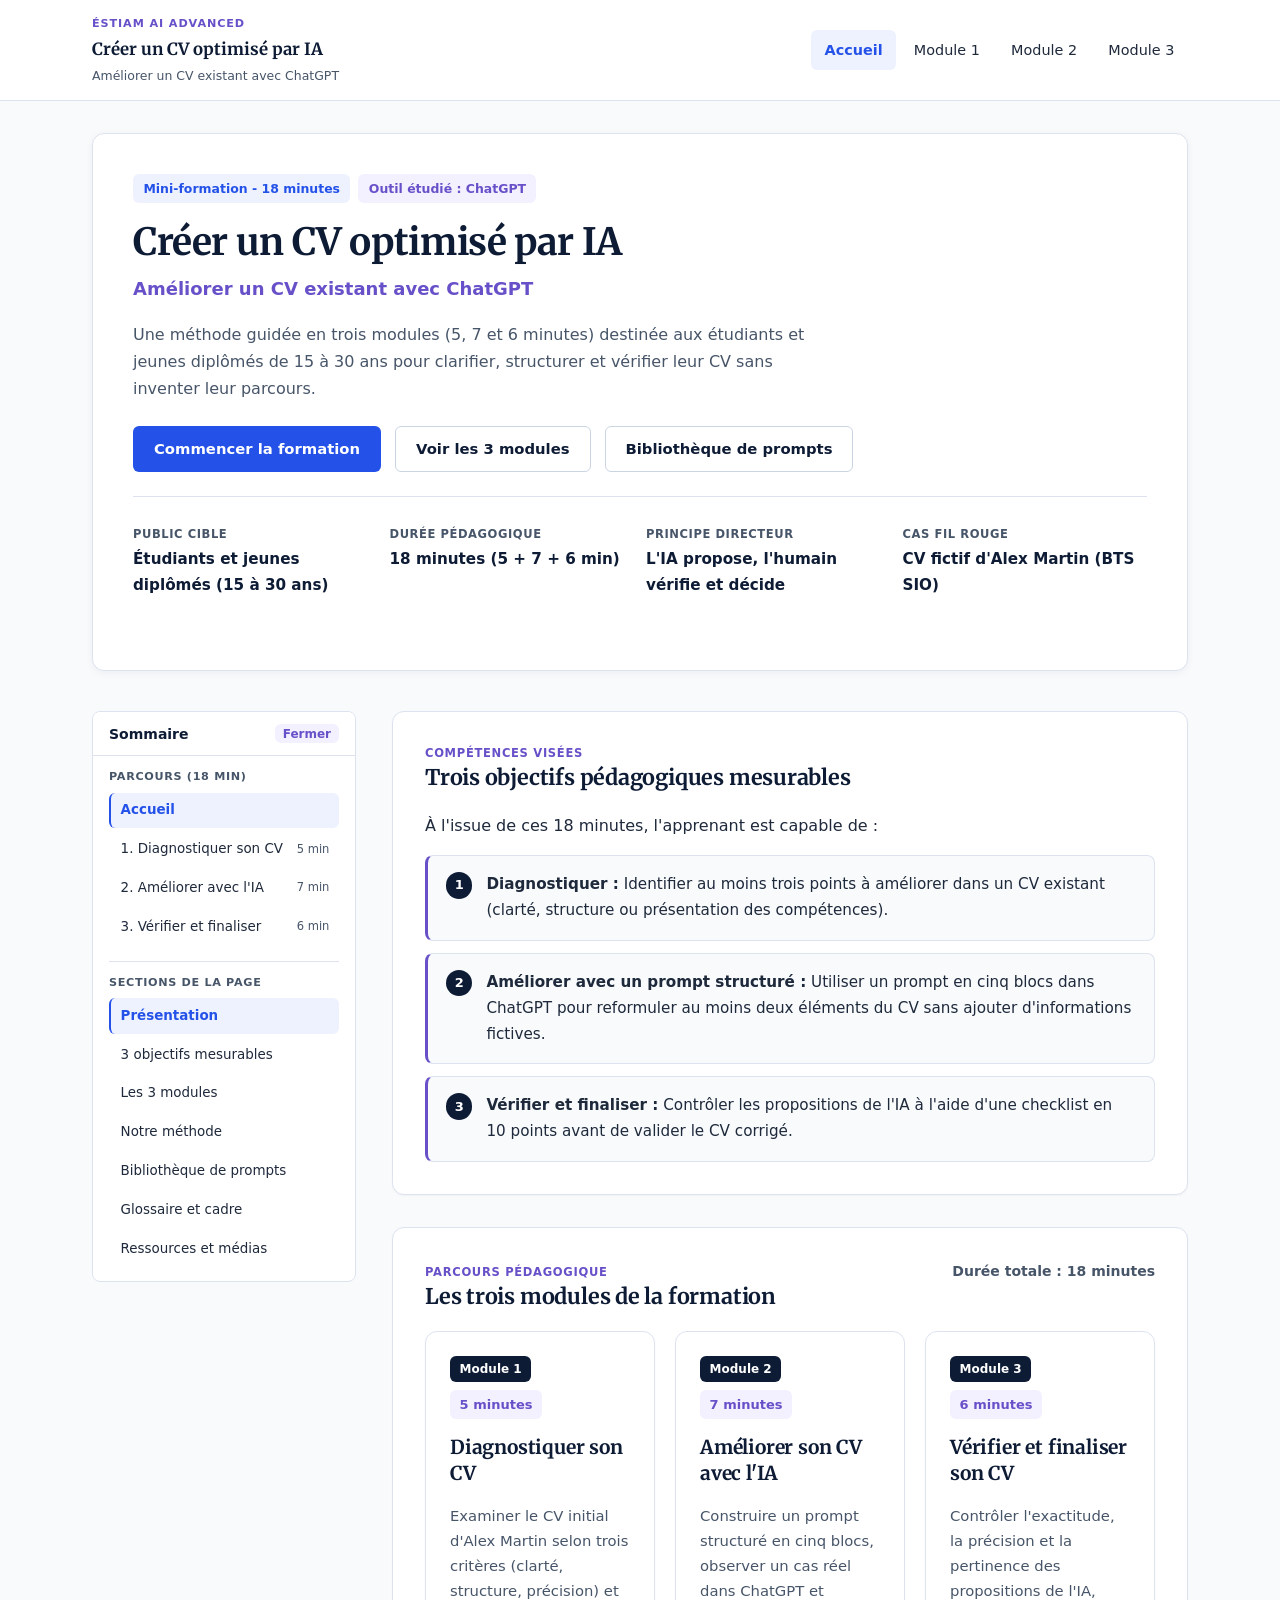
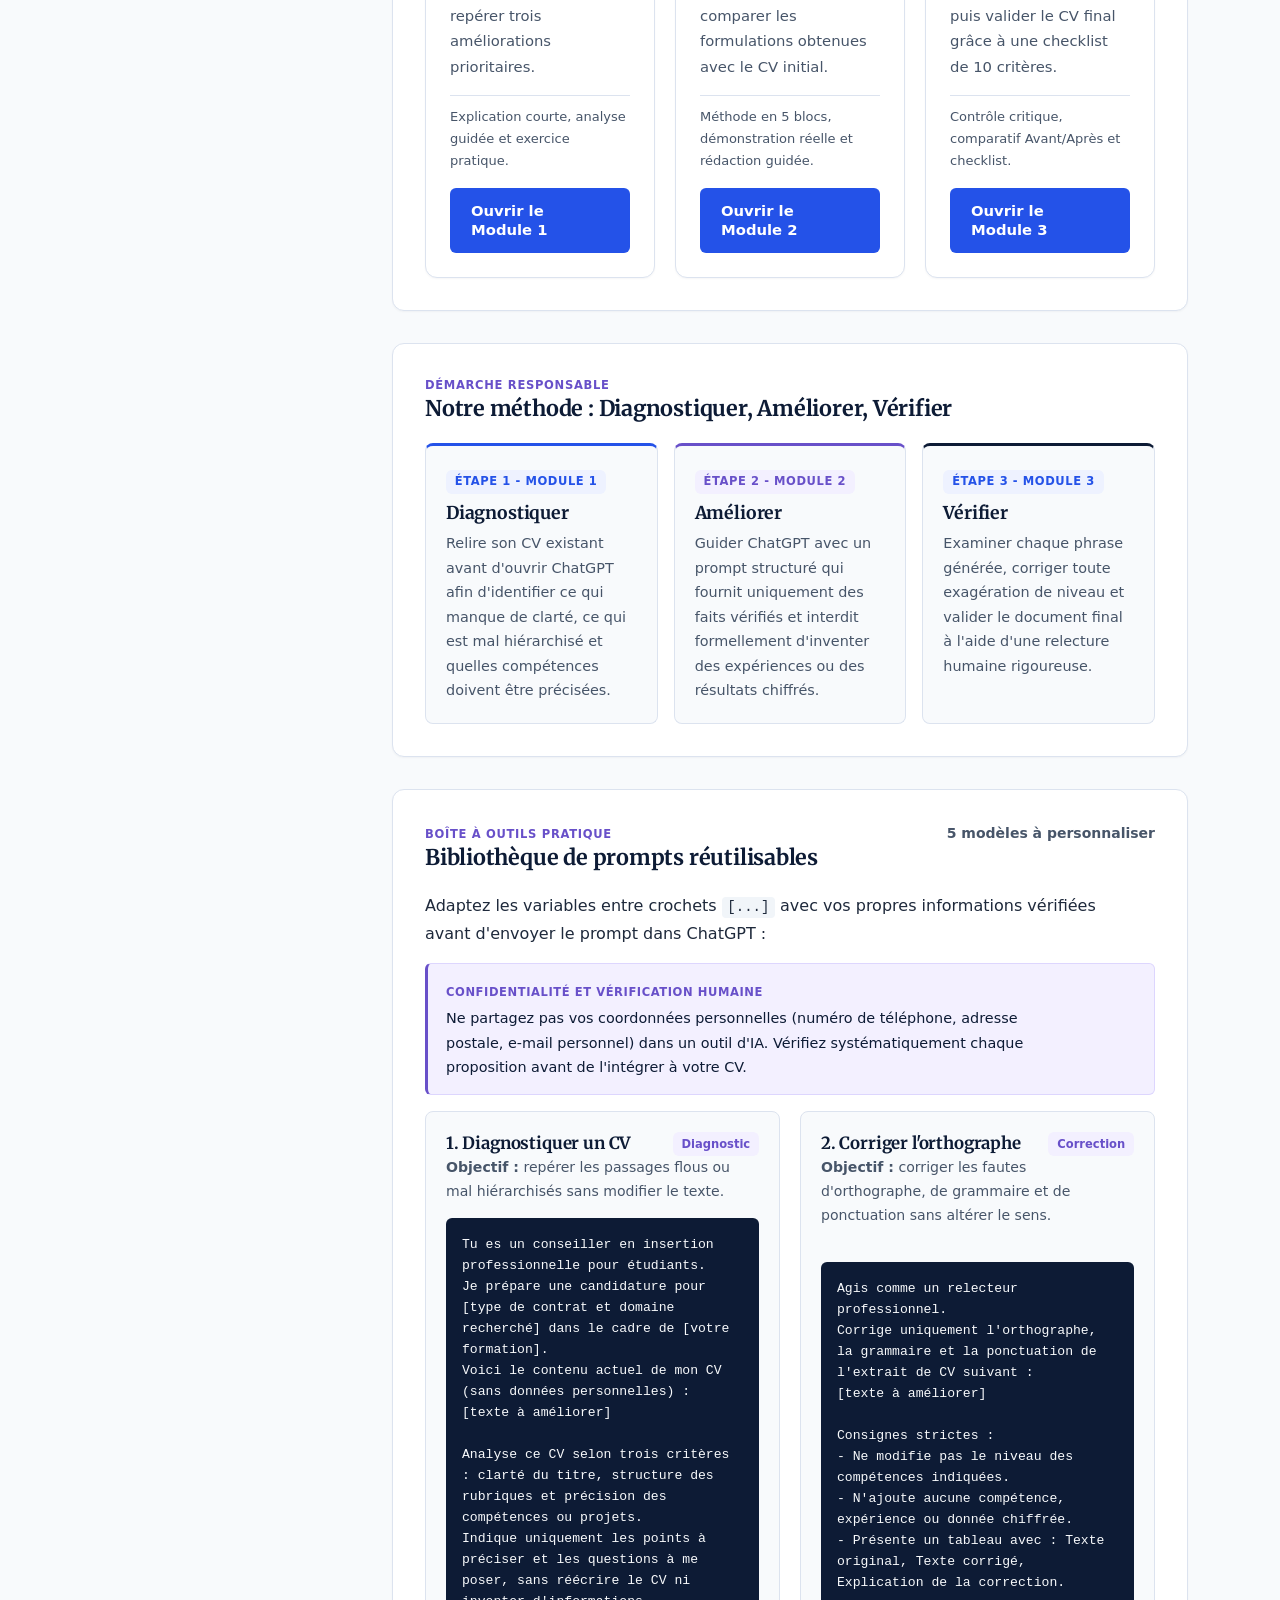
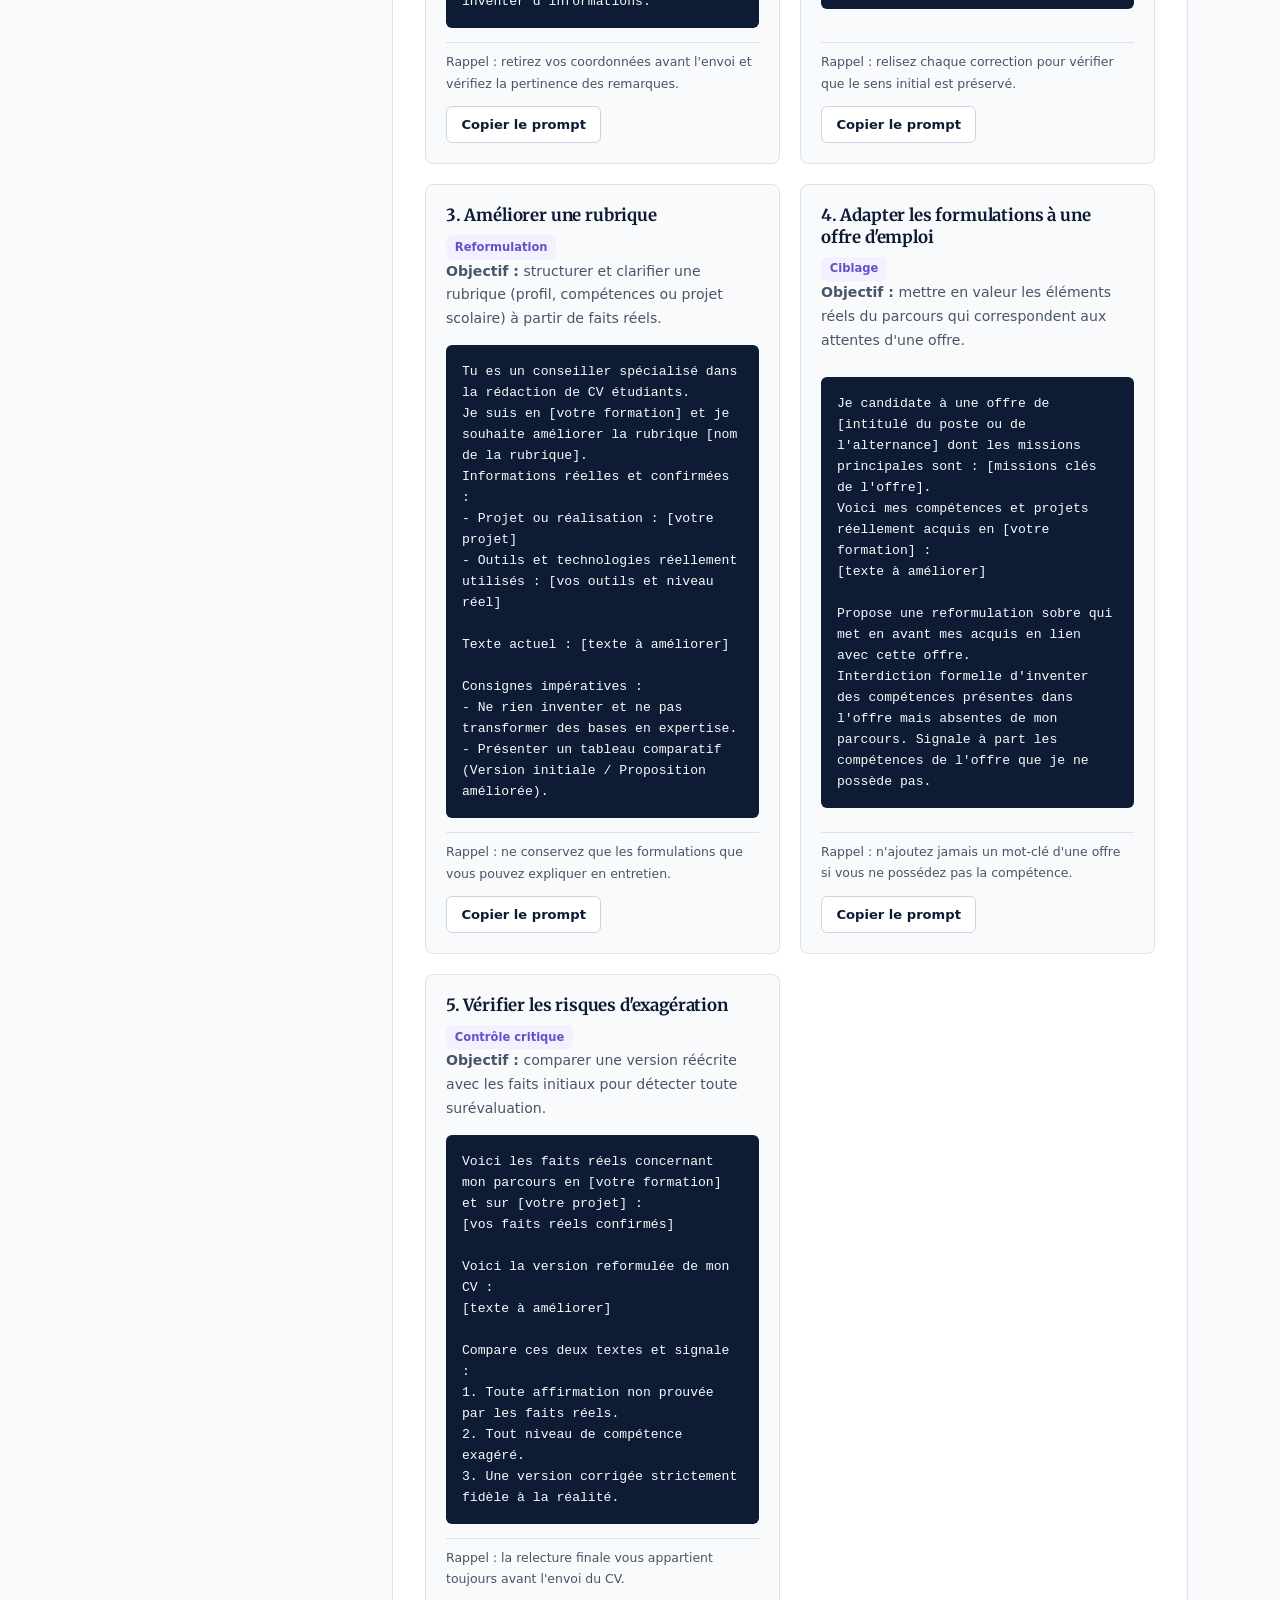
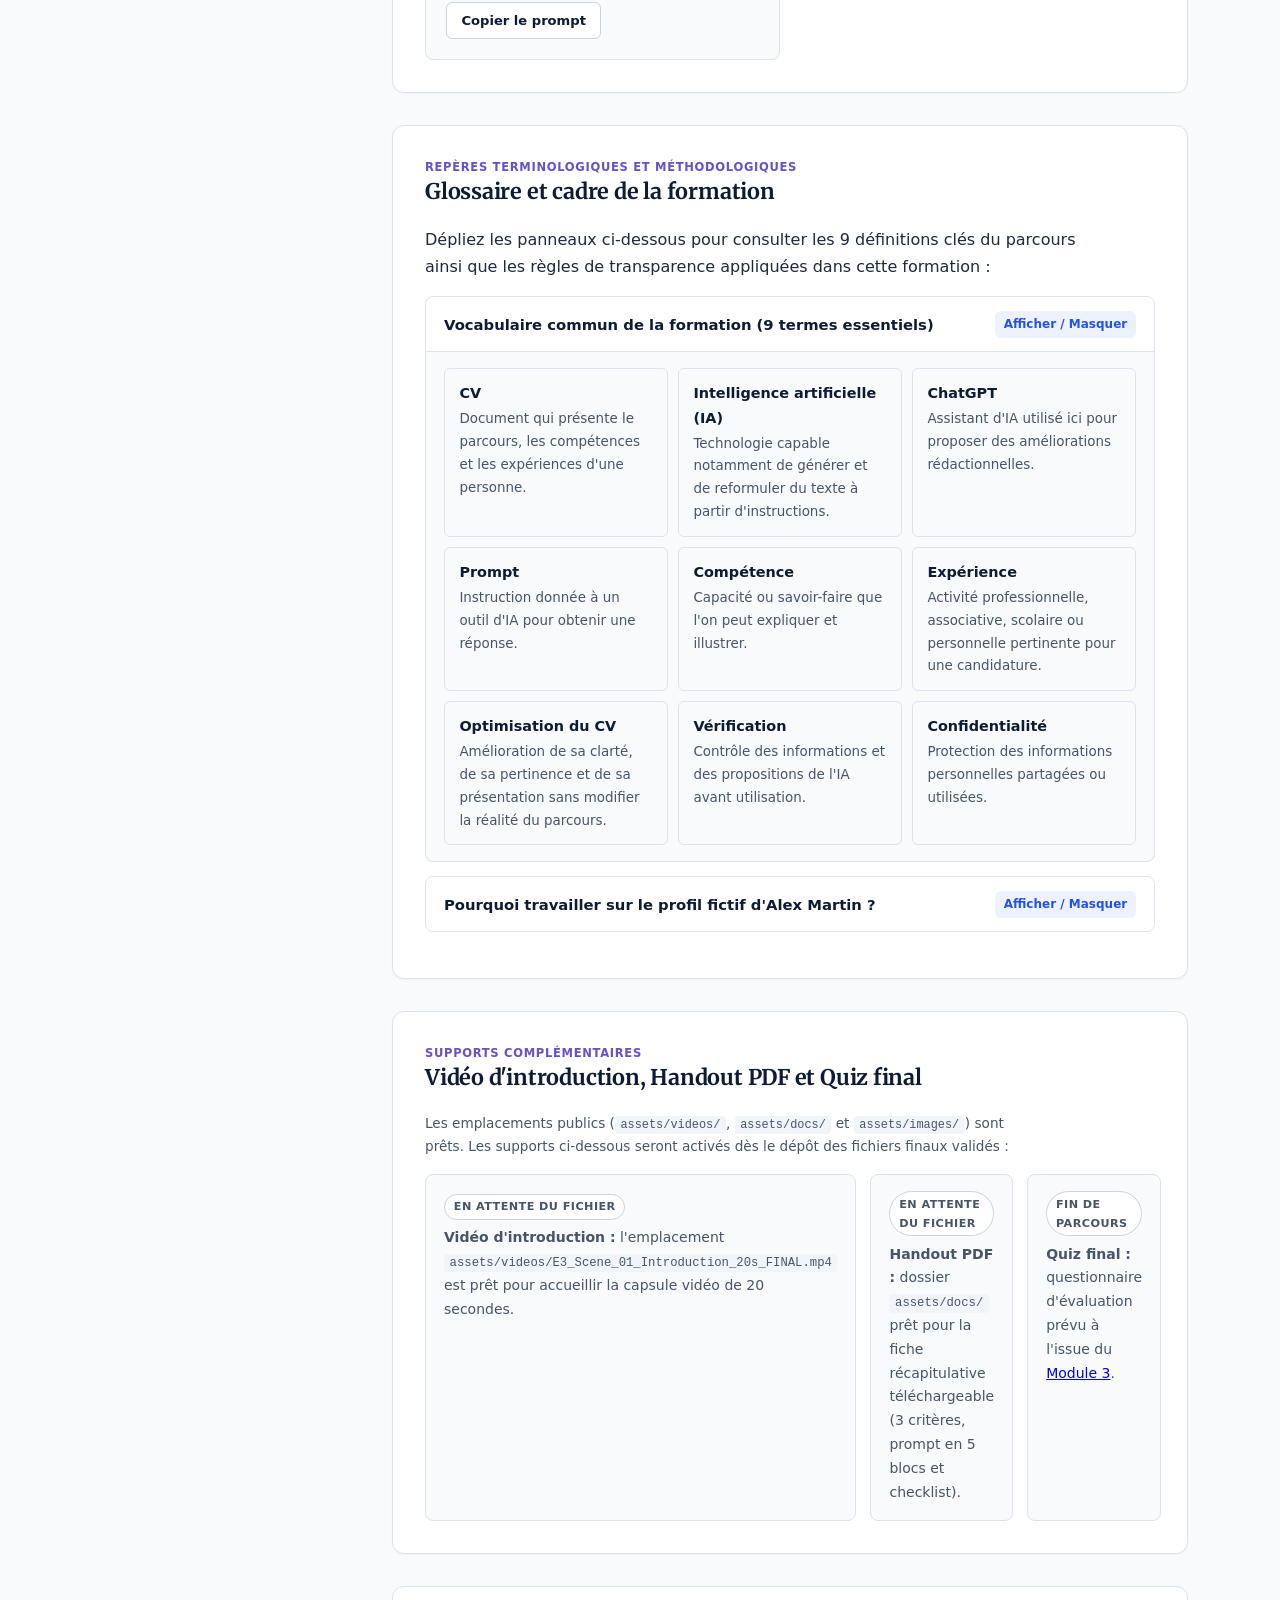
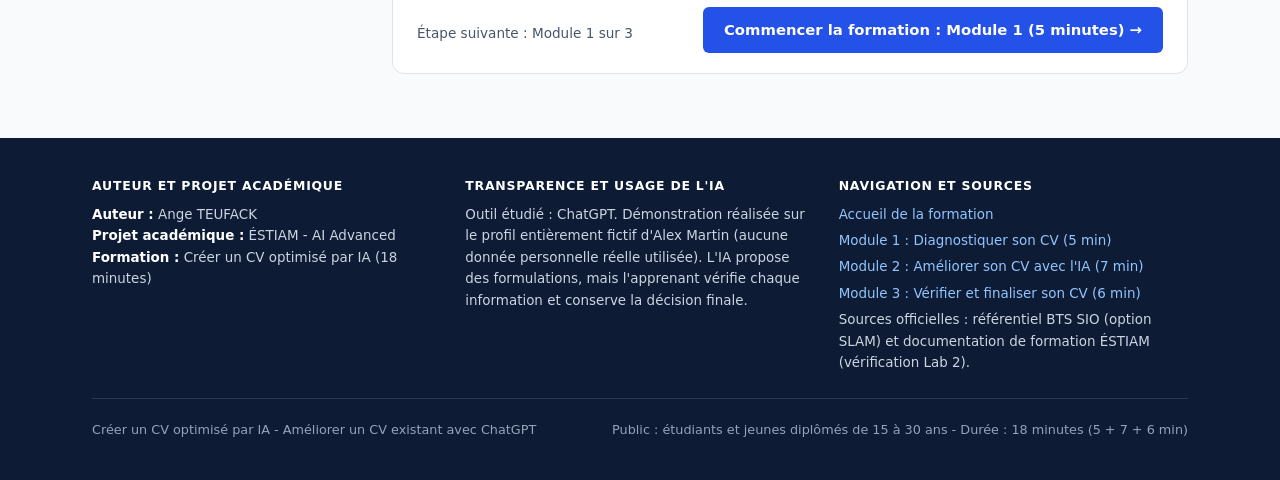
==== commit d5608d6d: "AG-05 : optimisation UX/UI finale, methode et bibliotheque de prompts" ====
--- a/index.html
+++ b/index.html
@@ -12,13 +12,13 @@
   <!-- Lien d'évitement pour l'accessibilité au clavier -->
   <a class="skip-link" href="#contenu-principal">Aller au contenu principal</a>
 
-  <!-- En-tête avec navigation principale -->
+  <!-- 1. En-tête compact avec l'identité du projet, le titre abrégé et les liens vers les modules -->
   <header class="site-header">
     <div class="container header-inner">
       <a href="index.html" class="site-brand" aria-current="page">
         <span class="brand-badge">ÉSTIAM AI Advanced</span>
         <span class="brand-title">Créer un CV optimisé par IA</span>
-        <span class="brand-scope">Périmètre : Améliorer un CV existant avec ChatGPT</span>
+        <span class="brand-scope">Améliorer un CV existant avec ChatGPT</span>
       </a>
 
       <!-- Bouton d'ouverture/fermeture du menu sur mobile (contrôlé par js/main.js) -->
@@ -46,348 +46,560 @@
     </div>
   </header>
 
-  <!-- Contenu principal avec navigation latérale -->
+  <!-- Contenu principal -->
   <main id="contenu-principal" class="site-main" tabindex="-1">
-    <div class="container page-layout">
-      <!-- Navigation latérale accessible (repliable sans chevauchement sur mobile, fixe sur ordinateur) -->
-      <aside class="course-sidebar" aria-label="Navigation du parcours et des sections">
-        <div class="sidebar-panel">
-          <button
-            type="button"
-            class="sidebar-toggle"
-            id="sidebar-toggle"
-            aria-expanded="false"
-            aria-controls="sidebar-body"
-          >
-            <span>Sommaire de la formation</span>
-            <span class="sidebar-toggle-badge">Afficher</span>
-          </button>
-
-          <div id="sidebar-body" class="sidebar-body">
-            <div class="sidebar-group">
-              <h2 class="sidebar-heading">Parcours (18 min)</h2>
-              <ul class="sidebar-list">
-                <li>
-                  <a href="index.html" class="sidebar-link" aria-current="page">
-                    <span>Accueil et concept</span>
-                  </a>
-                </li>
-                <li>
-                  <a href="modules/module-1.html" class="sidebar-link">
-                    <span>1. Diagnostiquer son CV</span>
-                    <span class="sidebar-time">5 min</span>
-                  </a>
-                </li>
-                <li>
-                  <a href="modules/module-2.html" class="sidebar-link">
-                    <span>2. Améliorer son CV avec l'IA</span>
-                    <span class="sidebar-time">7 min</span>
-                  </a>
-                </li>
-                <li>
-                  <a href="modules/module-3.html" class="sidebar-link">
-                    <span>3. Vérifier et finaliser</span>
-                    <span class="sidebar-time">6 min</span>
-                  </a>
-                </li>
-              </ul>
-            </div>
-
-            <div class="sidebar-group">
-              <h2 class="sidebar-heading">Sections de la page</h2>
-              <ul class="sidebar-list">
-                <li><a href="#presentation" class="sidebar-link">Présentation</a></li>
-                <li><a href="#objectifs" class="sidebar-link">Objectifs mesurables</a></li>
-                <li><a href="#parcours" class="sidebar-link">Les 3 modules</a></li>
-                <li><a href="#vocabulaire" class="sidebar-link">Vocabulaire commun</a></li>
-                <li><a href="#video-capsule" class="sidebar-link">Capsule vidéo</a></li>
-                <li><a href="#ressources" class="sidebar-link">Ressources (PDF)</a></li>
-                <li><a href="#quiz-final" class="sidebar-link">Quiz final</a></li>
-              </ul>
-            </div>
+    <div class="container">
+      <!-- 2. Section principale claire (sans surcharge visuelle ni fausse illustration) -->
+      <section id="presentation" class="hero" aria-labelledby="titre-formation">
+        <div class="hero-badges">
+          <span class="hero-eyebrow">Mini-formation - 18 minutes</span>
+          <span class="hero-eyebrow hero-eyebrow-accent">Outil étudié : ChatGPT</span>
+        </div>
+        <h1 id="titre-formation" class="hero-title">Créer un CV optimisé par IA</h1>
+        <p class="hero-subtitle">Améliorer un CV existant avec ChatGPT</p>
+        <p class="hero-lead">
+          Une méthode guidée en trois modules (5, 7 et 6 minutes) destinée aux étudiants et jeunes diplômés de 15 à 30 ans pour clarifier, structurer et vérifier leur CV sans inventer leur parcours.
+        </p>
+        <div class="hero-actions">
+          <a href="modules/module-1.html" class="btn btn-primary" rel="next">
+            Commencer la formation
+          </a>
+          <a href="#parcours" class="btn btn-secondary">
+            Voir les 3 modules
+          </a>
+          <a href="#bibliotheque-prompts" class="btn btn-secondary">
+            Bibliothèque de prompts
+          </a>
+        </div>
+
+        <dl class="meta-grid" aria-label="Repères clés de la formation">
+          <div class="meta-card">
+            <dt class="meta-label">Public cible</dt>
+            <dd class="meta-value">Étudiants et jeunes diplômés (15 à 30 ans)</dd>
           </div>
-        </div>
-      </aside>
-
-      <!-- Zone de contenu principal -->
-      <div class="page-content">
-        <!-- Section de présentation avec les métadonnées pédagogiques validées -->
-        <section id="presentation" class="hero" aria-labelledby="titre-formation">
-          <div class="hero-badges">
-            <span class="hero-eyebrow">Mini-formation - 18 minutes</span>
-            <span class="hero-eyebrow hero-eyebrow-accent">Outil principal : ChatGPT</span>
+          <div class="meta-card">
+            <dt class="meta-label">Durée pédagogique</dt>
+            <dd class="meta-value">18 minutes (5 + 7 + 6 min)</dd>
           </div>
-          <h1 id="titre-formation" class="hero-title">Créer un CV optimisé par IA</h1>
-          <p class="hero-subtitle">Périmètre : Améliorer un CV existant avec ChatGPT</p>
-          <p class="hero-lead">
-            Cette mini-formation s'adresse aux jeunes de 15 à 30 ans, principalement étudiants et jeunes diplômés recherchant un stage, une alternance ou un premier emploi.
-            Besoin principal : améliorer la clarté, la structure et la présentation de son CV tout en restant fidèle à ses compétences et expériences réelles.
-            Principe directeur : l'IA propose des améliorations, mais l'apprenant vérifie les informations et conserve la décision finale.
-          </p>
-
-          <dl class="meta-grid" aria-label="Informations générales de la formation">
-            <div class="meta-card">
-              <dt class="meta-label">Public cible</dt>
-              <dd class="meta-value">Étudiants et jeunes diplômés (15 à 30 ans)</dd>
-            </div>
-            <div class="meta-card">
-              <dt class="meta-label">Durée pédagogique totale</dt>
-              <dd class="meta-value">18 minutes</dd>
-            </div>
-            <div class="meta-card">
-              <dt class="meta-label">Méthode</dt>
-              <dd class="meta-value">Démonstration guidée et pratique</dd>
-            </div>
-            <div class="meta-card">
-              <dt class="meta-label">Fil rouge</dt>
-              <dd class="meta-value">CV fictif d'Alex Martin (BTS SIO)</dd>
-            </div>
-          </dl>
-
-          <div class="hero-actions">
+          <div class="meta-card">
+            <dt class="meta-label">Principe directeur</dt>
+            <dd class="meta-value">L'IA propose, l'humain vérifie et décide</dd>
+          </div>
+          <div class="meta-card">
+            <dt class="meta-label">Cas fil rouge</dt>
+            <dd class="meta-value">CV fictif d'Alex Martin (BTS SIO)</dd>
+          </div>
+        </dl>
+      </section>
+
+      <div class="page-layout">
+        <!-- Barre latérale compacte sur ordinateur et bouton "Sommaire" repliable sur mobile -->
+        <aside class="course-sidebar" aria-label="Sommaire de la formation et des sections">
+          <div class="sidebar-panel">
+            <button
+              type="button"
+              class="sidebar-toggle"
+              id="sidebar-toggle"
+              aria-expanded="true"
+              aria-controls="sidebar-body"
+            >
+              <span>Sommaire</span>
+              <span class="sidebar-toggle-badge">Fermer</span>
+            </button>
+
+            <div id="sidebar-body" class="sidebar-body">
+              <div class="sidebar-group">
+                <h2 class="sidebar-heading">Parcours (18 min)</h2>
+                <ul class="sidebar-list">
+                  <li>
+                    <a href="index.html" class="sidebar-link" aria-current="page">
+                      <span>Accueil</span>
+                    </a>
+                  </li>
+                  <li>
+                    <a href="modules/module-1.html" class="sidebar-link">
+                      <span>1. Diagnostiquer son CV</span>
+                      <span class="sidebar-time">5 min</span>
+                    </a>
+                  </li>
+                  <li>
+                    <a href="modules/module-2.html" class="sidebar-link">
+                      <span>2. Améliorer avec l'IA</span>
+                      <span class="sidebar-time">7 min</span>
+                    </a>
+                  </li>
+                  <li>
+                    <a href="modules/module-3.html" class="sidebar-link">
+                      <span>3. Vérifier et finaliser</span>
+                      <span class="sidebar-time">6 min</span>
+                    </a>
+                  </li>
+                </ul>
+              </div>
+
+              <div class="sidebar-group">
+                <h2 class="sidebar-heading">Sections de la page</h2>
+                <ul class="sidebar-list">
+                  <li><a href="#presentation" class="sidebar-link is-active">Présentation</a></li>
+                  <li><a href="#objectifs" class="sidebar-link">3 objectifs mesurables</a></li>
+                  <li><a href="#parcours" class="sidebar-link">Les 3 modules</a></li>
+                  <li><a href="#methode" class="sidebar-link">Notre méthode</a></li>
+                  <li><a href="#bibliotheque-prompts" class="sidebar-link">Bibliothèque de prompts</a></li>
+                  <li><a href="#vocabulaire" class="sidebar-link">Glossaire et cadre</a></li>
+                  <li><a href="#ressources" class="sidebar-link">Ressources et médias</a></li>
+                </ul>
+              </div>
+            </div>
+          </div>
+        </aside>
+
+        <!-- Contenu principal de l'accueil -->
+        <div class="page-content">
+          <!-- 4. Présentation concise des 3 objectifs mesurables -->
+          <section id="objectifs" class="content-section" aria-labelledby="titre-objectifs">
+            <div class="section-header">
+              <div>
+                <p class="section-eyebrow">Compétences visées</p>
+                <h2 id="titre-objectifs" class="section-title">Trois objectifs pédagogiques mesurables</h2>
+              </div>
+            </div>
+            <p>À l'issue de ces 18 minutes, l'apprenant est capable de :</p>
+            <ol class="objectives-list">
+              <li class="objective-item">
+                <span class="objective-number" aria-hidden="true">1</span>
+                <p class="objective-text">
+                  <strong>Diagnostiquer :</strong> Identifier au moins trois points à améliorer dans un CV existant (clarté, structure ou présentation des compétences).
+                </p>
+              </li>
+              <li class="objective-item">
+                <span class="objective-number" aria-hidden="true">2</span>
+                <p class="objective-text">
+                  <strong>Améliorer avec un prompt structuré :</strong> Utiliser un prompt en cinq blocs dans ChatGPT pour reformuler au moins deux éléments du CV sans ajouter d'informations fictives.
+                </p>
+              </li>
+              <li class="objective-item">
+                <span class="objective-number" aria-hidden="true">3</span>
+                <p class="objective-text">
+                  <strong>Vérifier et finaliser :</strong> Contrôler les propositions de l'IA à l'aide d'une checklist en 10 points avant de valider le CV corrigé.
+                </p>
+              </li>
+            </ol>
+          </section>
+
+          <!-- 5. Cartes des 3 modules avec durée et description -->
+          <section id="parcours" class="content-section" aria-labelledby="titre-parcours">
+            <div class="section-header">
+              <div>
+                <p class="section-eyebrow">Parcours pédagogique</p>
+                <h2 id="titre-parcours" class="section-title">Les trois modules de la formation</h2>
+              </div>
+              <p class="section-duration">Durée totale : 18 minutes</p>
+            </div>
+
+            <ol class="modules-grid">
+              <!-- Module 1 -->
+              <li class="module-card">
+                <div class="module-card-header">
+                  <span class="module-number">Module 1</span>
+                  <span class="module-duration">5 minutes</span>
+                </div>
+                <h3 class="module-card-title">
+                  <a href="modules/module-1.html" class="module-card-link">Diagnostiquer son CV</a>
+                </h3>
+                <p class="module-card-summary">
+                  Examiner le CV initial d'Alex Martin selon trois critères (clarté, structure, précision) et repérer trois améliorations prioritaires.
+                </p>
+                <p class="module-card-meta">Explication courte, analyse guidée et exercice pratique.</p>
+                <div class="module-card-footer">
+                  <a href="modules/module-1.html" class="btn btn-primary">Ouvrir le Module 1</a>
+                </div>
+              </li>
+
+              <!-- Module 2 -->
+              <li class="module-card">
+                <div class="module-card-header">
+                  <span class="module-number">Module 2</span>
+                  <span class="module-duration">7 minutes</span>
+                </div>
+                <h3 class="module-card-title">
+                  <a href="modules/module-2.html" class="module-card-link">Améliorer son CV avec l'IA</a>
+                </h3>
+                <p class="module-card-summary">
+                  Construire un prompt structuré en cinq blocs, observer un cas réel dans ChatGPT et comparer les formulations obtenues avec le CV initial.
+                </p>
+                <p class="module-card-meta">Méthode en 5 blocs, démonstration réelle et rédaction guidée.</p>
+                <div class="module-card-footer">
+                  <a href="modules/module-2.html" class="btn btn-primary">Ouvrir le Module 2</a>
+                </div>
+              </li>
+
+              <!-- Module 3 -->
+              <li class="module-card">
+                <div class="module-card-header">
+                  <span class="module-number">Module 3</span>
+                  <span class="module-duration">6 minutes</span>
+                </div>
+                <h3 class="module-card-title">
+                  <a href="modules/module-3.html" class="module-card-link">Vérifier et finaliser son CV</a>
+                </h3>
+                <p class="module-card-summary">
+                  Contrôler l'exactitude, la précision et la pertinence des propositions de l'IA, puis valider le CV final grâce à une checklist de 10 critères.
+                </p>
+                <p class="module-card-meta">Contrôle critique, comparatif Avant/Après et checklist.</p>
+                <div class="module-card-footer">
+                  <a href="modules/module-3.html" class="btn btn-primary">Ouvrir le Module 3</a>
+                </div>
+              </li>
+            </ol>
+          </section>
+
+          <!-- 6. Section "Notre méthode" : Diagnostiquer, Améliorer, Vérifier -->
+          <section id="methode" class="content-section" aria-labelledby="titre-methode">
+            <div class="section-header">
+              <div>
+                <p class="section-eyebrow">Démarche responsable</p>
+                <h2 id="titre-methode" class="section-title">Notre méthode : Diagnostiquer, Améliorer, Vérifier</h2>
+              </div>
+            </div>
+            <ol class="method-grid">
+              <li class="method-card">
+                <span class="method-step-badge">Étape 1 - Module 1</span>
+                <h3>Diagnostiquer</h3>
+                <p>
+                  Relire son CV existant avant d'ouvrir ChatGPT afin d'identifier ce qui manque de clarté, ce qui est mal hiérarchisé et quelles compétences doivent être précisées.
+                </p>
+              </li>
+              <li class="method-card">
+                <span class="method-step-badge">Étape 2 - Module 2</span>
+                <h3>Améliorer</h3>
+                <p>
+                  Guider ChatGPT avec un prompt structuré qui fournit uniquement des faits vérifiés et interdit formellement d'inventer des expériences ou des résultats chiffrés.
+                </p>
+              </li>
+              <li class="method-card">
+                <span class="method-step-badge">Étape 3 - Module 3</span>
+                <h3>Vérifier</h3>
+                <p>
+                  Examiner chaque phrase générée, corriger toute exagération de niveau et valider le document final à l'aide d'une relecture humaine rigoureuse.
+                </p>
+              </li>
+            </ol>
+          </section>
+
+          <!-- 8. Bibliothèque de 5 modèles de prompts réutilisables (Étape 7) -->
+          <section id="bibliotheque-prompts" class="content-section" aria-labelledby="titre-bibliotheque">
+            <div class="section-header">
+              <div>
+                <p class="section-eyebrow">Boîte à outils pratique</p>
+                <h2 id="titre-bibliotheque" class="section-title">Bibliothèque de prompts réutilisables</h2>
+              </div>
+              <p class="section-duration">5 modèles à personnaliser</p>
+            </div>
+            <p>
+              Adaptez les variables entre crochets <code>[...]</code> avec vos propres informations vérifiées avant d'envoyer le prompt dans ChatGPT :
+            </p>
+
+            <div class="vigilance-box" role="note" aria-label="Rappel de confidentialité et de vérification humaine">
+              <span class="vigilance-label">Confidentialité et vérification humaine</span>
+              <p>
+                Ne partagez pas vos coordonnées personnelles (numéro de téléphone, adresse postale, e-mail personnel) dans un outil d'IA. Vérifiez systématiquement chaque proposition avant de l'intégrer à votre CV.
+              </p>
+            </div>
+
+            <div class="prompt-library-grid">
+              <!-- Modèle 1 : Diagnostiquer un CV -->
+              <article class="prompt-card" aria-labelledby="prompt-titre-1">
+                <div>
+                  <div class="prompt-card-header">
+                    <h3 id="prompt-titre-1" class="prompt-card-title">1. Diagnostiquer un CV</h3>
+                    <span class="prompt-card-badge">Diagnostic</span>
+                  </div>
+                  <p class="prompt-card-goal">
+                    <strong>Objectif :</strong> repérer les passages flous ou mal hiérarchisés sans modifier le texte.
+                  </p>
+                </div>
+                <pre id="prompt-tpl-1" class="prompt-card-text">Tu es un conseiller en insertion professionnelle pour étudiants.
+Je prépare une candidature pour [type de contrat et domaine recherché] dans le cadre de [votre formation].
+Voici le contenu actuel de mon CV (sans données personnelles) :
+[texte à améliorer]
+
+Analyse ce CV selon trois critères : clarté du titre, structure des rubriques et précision des compétences ou projets.
+Indique uniquement les points à préciser et les questions à me poser, sans réécrire le CV ni inventer d'informations.</pre>
+                <div class="prompt-card-footer">
+                  <p class="prompt-card-reminder">
+                    Rappel : retirez vos coordonnées avant l'envoi et vérifiez la pertinence des remarques.
+                  </p>
+                  <button type="button" class="btn btn-secondary copy-btn" data-copy-prompt="prompt-tpl-1">
+                    Copier le prompt
+                  </button>
+                </div>
+              </article>
+
+              <!-- Modèle 2 : Corriger l'orthographe -->
+              <article class="prompt-card" aria-labelledby="prompt-titre-2">
+                <div>
+                  <div class="prompt-card-header">
+                    <h3 id="prompt-titre-2" class="prompt-card-title">2. Corriger l'orthographe</h3>
+                    <span class="prompt-card-badge">Correction</span>
+                  </div>
+                  <p class="prompt-card-goal">
+                    <strong>Objectif :</strong> corriger les fautes d'orthographe, de grammaire et de ponctuation sans altérer le sens.
+                  </p>
+                </div>
+                <pre id="prompt-tpl-2" class="prompt-card-text">Agis comme un relecteur professionnel.
+Corrige uniquement l'orthographe, la grammaire et la ponctuation de l'extrait de CV suivant :
+[texte à améliorer]
+
+Consignes strictes :
+- Ne modifie pas le niveau des compétences indiquées.
+- N'ajoute aucune compétence, expérience ou donnée chiffrée.
+- Présente un tableau avec : Texte original, Texte corrigé, Explication de la correction.</pre>
+                <div class="prompt-card-footer">
+                  <p class="prompt-card-reminder">
+                    Rappel : relisez chaque correction pour vérifier que le sens initial est préservé.
+                  </p>
+                  <button type="button" class="btn btn-secondary copy-btn" data-copy-prompt="prompt-tpl-2">
+                    Copier le prompt
+                  </button>
+                </div>
+              </article>
+
+              <!-- Modèle 3 : Améliorer une rubrique -->
+              <article class="prompt-card" aria-labelledby="prompt-titre-3">
+                <div>
+                  <div class="prompt-card-header">
+                    <h3 id="prompt-titre-3" class="prompt-card-title">3. Améliorer une rubrique</h3>
+                    <span class="prompt-card-badge">Reformulation</span>
+                  </div>
+                  <p class="prompt-card-goal">
+                    <strong>Objectif :</strong> structurer et clarifier une rubrique (profil, compétences ou projet scolaire) à partir de faits réels.
+                  </p>
+                </div>
+                <pre id="prompt-tpl-3" class="prompt-card-text">Tu es un conseiller spécialisé dans la rédaction de CV étudiants.
+Je suis en [votre formation] et je souhaite améliorer la rubrique [nom de la rubrique].
+Informations réelles et confirmées :
+- Projet ou réalisation : [votre projet]
+- Outils et technologies réellement utilisés : [vos outils et niveau réel]
+
+Texte actuel : [texte à améliorer]
+
+Consignes impératives :
+- Ne rien inventer et ne pas transformer des bases en expertise.
+- Présenter un tableau comparatif (Version initiale / Proposition améliorée).</pre>
+                <div class="prompt-card-footer">
+                  <p class="prompt-card-reminder">
+                    Rappel : ne conservez que les formulations que vous pouvez expliquer en entretien.
+                  </p>
+                  <button type="button" class="btn btn-secondary copy-btn" data-copy-prompt="prompt-tpl-3">
+                    Copier le prompt
+                  </button>
+                </div>
+              </article>
+
+              <!-- Modèle 4 : Adapter les formulations à une offre d'emploi -->
+              <article class="prompt-card" aria-labelledby="prompt-titre-4">
+                <div>
+                  <div class="prompt-card-header">
+                    <h3 id="prompt-titre-4" class="prompt-card-title">4. Adapter les formulations à une offre d'emploi</h3>
+                    <span class="prompt-card-badge">Ciblage</span>
+                  </div>
+                  <p class="prompt-card-goal">
+                    <strong>Objectif :</strong> mettre en valeur les éléments réels du parcours qui correspondent aux attentes d'une offre.
+                  </p>
+                </div>
+                <pre id="prompt-tpl-4" class="prompt-card-text">Je candidate à une offre de [intitulé du poste ou de l'alternance] dont les missions principales sont : [missions clés de l'offre].
+Voici mes compétences et projets réellement acquis en [votre formation] :
+[texte à améliorer]
+
+Propose une reformulation sobre qui met en avant mes acquis en lien avec cette offre.
+Interdiction formelle d'inventer des compétences présentes dans l'offre mais absentes de mon parcours. Signale à part les compétences de l'offre que je ne possède pas.</pre>
+                <div class="prompt-card-footer">
+                  <p class="prompt-card-reminder">
+                    Rappel : n'ajoutez jamais un mot-clé d'une offre si vous ne possédez pas la compétence.
+                  </p>
+                  <button type="button" class="btn btn-secondary copy-btn" data-copy-prompt="prompt-tpl-4">
+                    Copier le prompt
+                  </button>
+                </div>
+              </article>
+
+              <!-- Modèle 5 : Vérifier les risques d'exagération -->
+              <article class="prompt-card" aria-labelledby="prompt-titre-5">
+                <div>
+                  <div class="prompt-card-header">
+                    <h3 id="prompt-titre-5" class="prompt-card-title">5. Vérifier les risques d'exagération</h3>
+                    <span class="prompt-card-badge">Contrôle critique</span>
+                  </div>
+                  <p class="prompt-card-goal">
+                    <strong>Objectif :</strong> comparer une version réécrite avec les faits initiaux pour détecter toute surévaluation.
+                  </p>
+                </div>
+                <pre id="prompt-tpl-5" class="prompt-card-text">Voici les faits réels concernant mon parcours en [votre formation] et sur [votre projet] :
+[vos faits réels confirmés]
+
+Voici la version reformulée de mon CV :
+[texte à améliorer]
+
+Compare ces deux textes et signale :
+1. Toute affirmation non prouvée par les faits réels.
+2. Tout niveau de compétence exagéré.
+3. Une version corrigée strictement fidèle à la réalité.</pre>
+                <div class="prompt-card-footer">
+                  <p class="prompt-card-reminder">
+                    Rappel : la relecture finale vous appartient toujours avant l'envoi du CV.
+                  </p>
+                  <button type="button" class="btn btn-secondary copy-btn" data-copy-prompt="prompt-tpl-5">
+                    Copier le prompt
+                  </button>
+                </div>
+              </article>
+            </div>
+          </section>
+
+          <!-- 9. Explications secondaires et glossaire placés plus bas avec blocs repliables -->
+          <section id="vocabulaire" class="content-section" aria-labelledby="titre-vocabulaire">
+            <div class="section-header">
+              <div>
+                <p class="section-eyebrow">Repères terminologiques et méthodologiques</p>
+                <h2 id="titre-vocabulaire" class="section-title">Glossaire et cadre de la formation</h2>
+              </div>
+            </div>
+            <p>
+              Dépliez les panneaux ci-dessous pour consulter les 9 définitions clés du parcours ainsi que les règles de transparence appliquées dans cette formation :
+            </p>
+
+            <details class="collapsible-panel" open>
+              <summary class="collapsible-summary">
+                <span>Vocabulaire commun de la formation (9 termes essentiels)</span>
+              </summary>
+              <div class="collapsible-content">
+                <dl class="glossary-grid">
+                  <div class="glossary-item">
+                    <dt class="glossary-term">CV</dt>
+                    <dd class="glossary-def">Document qui présente le parcours, les compétences et les expériences d'une personne.</dd>
+                  </div>
+                  <div class="glossary-item">
+                    <dt class="glossary-term">Intelligence artificielle (IA)</dt>
+                    <dd class="glossary-def">Technologie capable notamment de générer et de reformuler du texte à partir d'instructions.</dd>
+                  </div>
+                  <div class="glossary-item">
+                    <dt class="glossary-term">ChatGPT</dt>
+                    <dd class="glossary-def">Assistant d'IA utilisé ici pour proposer des améliorations rédactionnelles.</dd>
+                  </div>
+                  <div class="glossary-item">
+                    <dt class="glossary-term">Prompt</dt>
+                    <dd class="glossary-def">Instruction donnée à un outil d'IA pour obtenir une réponse.</dd>
+                  </div>
+                  <div class="glossary-item">
+                    <dt class="glossary-term">Compétence</dt>
+                    <dd class="glossary-def">Capacité ou savoir-faire que l'on peut expliquer et illustrer.</dd>
+                  </div>
+                  <div class="glossary-item">
+                    <dt class="glossary-term">Expérience</dt>
+                    <dd class="glossary-def">Activité professionnelle, associative, scolaire ou personnelle pertinente pour une candidature.</dd>
+                  </div>
+                  <div class="glossary-item">
+                    <dt class="glossary-term">Optimisation du CV</dt>
+                    <dd class="glossary-def">Amélioration de sa clarté, de sa pertinence et de sa présentation sans modifier la réalité du parcours.</dd>
+                  </div>
+                  <div class="glossary-item">
+                    <dt class="glossary-term">Vérification</dt>
+                    <dd class="glossary-def">Contrôle des informations et des propositions de l'IA avant utilisation.</dd>
+                  </div>
+                  <div class="glossary-item">
+                    <dt class="glossary-term">Confidentialité</dt>
+                    <dd class="glossary-def">Protection des informations personnelles partagées ou utilisées.</dd>
+                  </div>
+                </dl>
+              </div>
+            </details>
+
+            <details class="collapsible-panel">
+              <summary class="collapsible-summary">
+                <span>Pourquoi travailler sur le profil fictif d'Alex Martin ?</span>
+              </summary>
+              <div class="collapsible-content">
+                <p>
+                  Toutes les démonstrations de cette mini-formation s'appuient sur le CV fictif d'Alex Martin (étudiant en BTS SIO option SLAM recherchant une alternance en développement web). Ce choix pédagogique garantit qu'aucune donnée personnelle réelle n'est exposée et permet d'observer étape par étape le passage d'un CV initial peu précis à un CV final vérifié.
+                </p>
+              </div>
+            </details>
+          </section>
+
+          <!-- 7. Accès aux ressources complémentaires (état honnête tant que les fichiers ne sont pas déposés) -->
+          <section id="ressources" class="content-section" aria-labelledby="titre-ressources">
+            <div class="section-header">
+              <div>
+                <p class="section-eyebrow">Supports complémentaires</p>
+                <h2 id="titre-ressources" class="section-title">Vidéo d'introduction, Handout PDF et Quiz final</h2>
+              </div>
+            </div>
+            <p class="muted-note">
+              Les emplacements publics (<code>assets/videos/</code>, <code>assets/docs/</code> et <code>assets/images/</code>) sont prêts. Les supports ci-dessous seront activés dès le dépôt des fichiers finaux validés :
+            </p>
+            <div class="discreet-resources-grid">
+              <div id="video-capsule" class="placeholder-box">
+                <span class="placeholder-badge">En attente du fichier</span>
+                <p class="placeholder-notice">
+                  <strong>Vidéo d'introduction :</strong> l'emplacement <code>assets/videos/E3_Scene_01_Introduction_20s_FINAL.mp4</code> est prêt pour accueillir la capsule vidéo de 20 secondes.
+                </p>
+              </div>
+              <div class="placeholder-box">
+                <span class="placeholder-badge">En attente du fichier</span>
+                <p class="placeholder-notice">
+                  <strong>Handout PDF :</strong> dossier <code>assets/docs/</code> prêt pour la fiche récapitulative téléchargeable (3 critères, prompt en 5 blocs et checklist).
+                </p>
+              </div>
+              <div id="quiz-final" class="placeholder-box">
+                <span class="placeholder-badge">Fin de parcours</span>
+                <p class="placeholder-notice">
+                  <strong>Quiz final :</strong> questionnaire d'évaluation prévu à l'issue du <a href="modules/module-3.html#quiz-final">Module 3</a>.
+                </p>
+              </div>
+            </div>
+          </section>
+
+          <nav class="module-pagination" aria-label="Navigation séquentielle">
+            <span class="muted-note">Étape suivante : Module 1 sur 3</span>
             <a href="modules/module-1.html" class="btn btn-primary" rel="next">
-              Commencer le Module 1 : Diagnostiquer son CV (5 minutes) &rarr;
-            </a>
-            <a href="#objectifs" class="btn btn-secondary">
-              Consulter les objectifs pédagogiques
-            </a>
-          </div>
-        </section>
-
-        <!-- Trois objectifs pédagogiques mesurables -->
-        <section id="objectifs" class="content-section" aria-labelledby="titre-objectifs">
-          <div class="section-header">
-            <div>
-              <p class="section-eyebrow">Compétences visées</p>
-              <h2 id="titre-objectifs" class="section-title">Trois objectifs pédagogiques mesurables</h2>
-            </div>
-          </div>
-          <p>À la fin de la formation, l'apprenant sera capable de :</p>
-          <ol class="objectives-list">
-            <li class="objective-item">
-              <span class="objective-number" aria-hidden="true">1</span>
-              <p class="objective-text">
-                <strong>Diagnostiquer :</strong> Identifier au moins trois points à améliorer dans un CV existant, notamment sur la clarté, la structure ou la présentation des compétences.
-              </p>
-            </li>
-            <li class="objective-item">
-              <span class="objective-number" aria-hidden="true">2</span>
-              <p class="objective-text">
-                <strong>Formuler un prompt :</strong> Utiliser un prompt structuré dans ChatGPT pour proposer l'amélioration d'au moins deux éléments du CV, sans ajouter d'informations fictives.
-              </p>
-            </li>
-            <li class="objective-item">
-              <span class="objective-number" aria-hidden="true">3</span>
-              <p class="objective-text">
-                <strong>Vérifier et finaliser :</strong> Vérifier les modifications proposées par l'IA à l'aide d'une checklist, puis finaliser une version corrigée du CV.
-              </p>
-            </li>
-          </ol>
-        </section>
-
-        <!-- Liste des trois modules validés -->
-        <section id="parcours" class="content-section" aria-labelledby="titre-parcours">
-          <div class="section-header">
-            <div>
-              <p class="section-eyebrow">Structure de la formation</p>
-              <h2 id="titre-parcours" class="section-title">Parcours des trois modules</h2>
-            </div>
-            <p class="section-duration">Durée pédagogique totale : 18 minutes</p>
-          </div>
-
-          <ol class="modules-grid">
-            <!-- Module 1 -->
-            <li class="module-card">
-              <div class="module-card-header">
-                <span class="module-number">Module 1</span>
-                <span class="module-duration">5 minutes</span>
-              </div>
-              <h3 class="module-card-title">
-                <a href="modules/module-1.html" class="module-card-link">Diagnostiquer son CV</a>
-              </h3>
-              <p class="module-card-summary">
-                Analyser le CV fictif d'Alex Martin (étudiant en informatique) selon trois critères (clarté, structure, précision) et identifier trois améliorations prioritaires.
-              </p>
-              <p class="module-card-meta">Format : explication courte, analyse guidée et mini-exercice.</p>
-              <div class="module-card-footer">
-                <a href="modules/module-1.html" class="btn btn-primary">Ouvrir le Module 1</a>
-              </div>
-            </li>
-
-            <!-- Module 2 -->
-            <li class="module-card">
-              <div class="module-card-header">
-                <span class="module-number">Module 2</span>
-                <span class="module-duration">7 minutes</span>
-              </div>
-              <h3 class="module-card-title">
-                <a href="modules/module-2.html" class="module-card-link">Améliorer son CV avec l'IA</a>
-              </h3>
-              <p class="module-card-summary">
-                Construire un prompt structuré en cinq blocs, observer une démonstration réelle avec ChatGPT et comparer les propositions obtenues avec le CV initial.
-              </p>
-              <p class="module-card-meta">Format : démonstration guidée, comparaison avant/après et pratique.</p>
-              <div class="module-card-footer">
-                <a href="modules/module-2.html" class="btn btn-primary">Ouvrir le Module 2</a>
-              </div>
-            </li>
-
-            <!-- Module 3 -->
-            <li class="module-card">
-              <div class="module-card-header">
-                <span class="module-number">Module 3</span>
-                <span class="module-duration">6 minutes</span>
-              </div>
-              <h3 class="module-card-title">
-                <a href="modules/module-3.html" class="module-card-link">Vérifier et finaliser son CV</a>
-              </h3>
-              <p class="module-card-summary">
-                Contrôler l'exactitude, la précision et la pertinence des propositions de ChatGPT, appliquer une checklist de vérification et finaliser le CV corrigé.
-              </p>
-              <p class="module-card-meta">Format : vérification guidée, checklist et exercice de consolidation.</p>
-              <div class="module-card-footer">
-                <a href="modules/module-3.html" class="btn btn-primary">Ouvrir le Module 3</a>
-              </div>
-            </li>
-          </ol>
-        </section>
-
-        <!-- Vocabulaire commun -->
-        <section id="vocabulaire" class="content-section" aria-labelledby="titre-vocabulaire">
-          <div class="section-header">
-            <div>
-              <p class="section-eyebrow">Repères terminologiques</p>
-              <h2 id="titre-vocabulaire" class="section-title">Vocabulaire commun de la formation</h2>
-            </div>
-          </div>
-          <dl class="glossary-grid">
-            <div class="glossary-item">
-              <dt class="glossary-term">CV</dt>
-              <dd class="glossary-def">Document qui présente le parcours, les compétences et les expériences d'une personne.</dd>
-            </div>
-            <div class="glossary-item">
-              <dt class="glossary-term">Intelligence artificielle (IA)</dt>
-              <dd class="glossary-def">Technologie capable notamment de générer et de reformuler du texte à partir d'instructions.</dd>
-            </div>
-            <div class="glossary-item">
-              <dt class="glossary-term">ChatGPT</dt>
-              <dd class="glossary-def">Assistant d'IA utilisé ici pour proposer des améliorations rédactionnelles.</dd>
-            </div>
-            <div class="glossary-item">
-              <dt class="glossary-term">Prompt</dt>
-              <dd class="glossary-def">Instruction donnée à un outil d'IA pour obtenir une réponse.</dd>
-            </div>
-            <div class="glossary-item">
-              <dt class="glossary-term">Compétence</dt>
-              <dd class="glossary-def">Capacité ou savoir-faire que l'on peut expliquer et illustrer.</dd>
-            </div>
-            <div class="glossary-item">
-              <dt class="glossary-term">Expérience</dt>
-              <dd class="glossary-def">Activité professionnelle, associative, scolaire ou personnelle pertinente pour une candidature.</dd>
-            </div>
-            <div class="glossary-item">
-              <dt class="glossary-term">Optimisation du CV</dt>
-              <dd class="glossary-def">Amélioration de sa clarté, de sa pertinence et de sa présentation sans modifier la réalité du parcours.</dd>
-            </div>
-            <div class="glossary-item">
-              <dt class="glossary-term">Vérification</dt>
-              <dd class="glossary-def">Contrôle des informations et des propositions de l'IA avant utilisation.</dd>
-            </div>
-            <div class="glossary-item">
-              <dt class="glossary-term">Confidentialité</dt>
-              <dd class="glossary-def">Protection des informations personnelles partagées ou utilisées.</dd>
-            </div>
-          </dl>
-        </section>
-
-        <!-- Section Vidéo (média non encore disponible) -->
-        <section id="video-capsule" class="content-section" aria-labelledby="titre-video">
-          <div class="section-header">
-            <div>
-              <p class="section-eyebrow">Support multimédia</p>
-              <h2 id="titre-video" class="section-title">Capsule vidéo et passage avatar</h2>
-            </div>
-          </div>
-          <div class="placeholder-box">
-            <span class="placeholder-badge">Média en préparation</span>
-            <p class="placeholder-notice">
-              Le passage vidéo avatar sera sélectionné dans le script validé et intégré dans le dossier <code>assets/</code> dès sa production finale. Aucun lecteur vidéo factice n'est activé tant que le fichier média n'est pas disponible.
-            </p>
-          </div>
-        </section>
-
-        <!-- Section Ressources pour le futur Handout PDF -->
-        <section id="ressources" class="content-section" aria-labelledby="titre-ressources">
-          <div class="section-header">
-            <div>
-              <p class="section-eyebrow">Support téléchargeable</p>
-              <h2 id="titre-ressources" class="section-title">Ressources pédagogiques (Handout PDF)</h2>
-            </div>
-          </div>
-          <div class="placeholder-box">
-            <span class="placeholder-badge">Handout PDF en préparation</span>
-            <p class="placeholder-notice">
-              La fiche mémo PDF récapitulative (dérivée des scripts validés et reprenant les trois critères de diagnostic, la structure de prompt en cinq blocs et la checklist de vérification) est en cours de production.
-            </p>
-          </div>
-        </section>
-
-        <!-- Emplacement réservé pour le Quiz final -->
-        <section id="quiz-final" class="content-section" aria-labelledby="titre-quiz">
-          <div class="section-header">
-            <div>
-              <p class="section-eyebrow">Auto-évaluation</p>
-              <h2 id="titre-quiz" class="section-title">Quiz final de validation des acquis</h2>
-            </div>
-          </div>
-          <div class="placeholder-box">
-            <span class="placeholder-badge">Quiz en préparation</span>
-            <p class="placeholder-notice">
-              Emplacement réservé au quiz final interactif (compris dans l'expérience globale de 18 minutes). Les questions d'évaluation seront intégrées à l'issue du Module 3 après validation définitive.
-            </p>
-          </div>
-
-          <nav class="module-pagination" aria-label="Navigation séquentielle">
-            <span></span>
-            <a href="modules/module-1.html" class="btn btn-primary" rel="next">
-              Suivant : Module 1 - Diagnostiquer son CV (5 minutes) &rarr;
+              Commencer la formation : Module 1 (5 minutes) &rarr;
             </a>
           </nav>
-        </section>
+        </div>
       </div>
     </div>
   </main>
 
-  <!-- Pied de page professionnel -->
+  <!-- 10. Pied de page avec crédits, sources officielles et mentions de transparence -->
   <footer class="site-footer">
     <div class="container">
       <div class="footer-grid">
         <div class="footer-col">
-          <h3>Auteur et contexte</h3>
+          <h3>Auteur et projet académique</h3>
           <p><strong>Auteur :</strong> Ange TEUFACK</p>
-          <p><strong>Contexte :</strong> Projet scolaire ÉSTIAM - AI Advanced</p>
+          <p><strong>Projet académique :</strong> ÉSTIAM - AI Advanced</p>
           <p><strong>Formation :</strong> Créer un CV optimisé par IA (18 minutes)</p>
         </div>
         <div class="footer-col">
-          <h3>Crédits IA et éthique</h3>
+          <h3>Transparence et usage de l'IA</h3>
           <p>
-            Outil étudié : ChatGPT. Démonstration réalisée sur le profil entièrement fictif d'Alex Martin (aucune donnée personnelle réelle utilisée). L'apprenant vérifie chaque proposition et conserve la décision finale.
+            Outil étudié : ChatGPT. Démonstration réalisée sur le profil entièrement fictif d'Alex Martin (aucune donnée personnelle réelle utilisée). L'IA propose des formulations, mais l'apprenant vérifie chaque information et conserve la décision finale.
           </p>
         </div>
         <div class="footer-col">
-          <h3>Sources et navigation</h3>
+          <h3>Navigation et sources</h3>
           <ul>
             <li><a href="index.html">Accueil de la formation</a></li>
-            <li><a href="modules/module-1.html">Module 1 : Diagnostiquer son CV</a></li>
-            <li><a href="modules/module-2.html">Module 2 : Améliorer son CV avec l'IA</a></li>
-            <li><a href="modules/module-3.html">Module 3 : Vérifier et finaliser son CV</a></li>
-            <li><span>Sources documentaires : références de vérification en cours de consolidation (Lab 2).</span></li>
+            <li><a href="modules/module-1.html">Module 1 : Diagnostiquer son CV (5 min)</a></li>
+            <li><a href="modules/module-2.html">Module 2 : Améliorer son CV avec l'IA (7 min)</a></li>
+            <li><a href="modules/module-3.html">Module 3 : Vérifier et finaliser son CV (6 min)</a></li>
+            <li><span>Sources officielles : référentiel BTS SIO (option SLAM) et documentation de formation ÉSTIAM (vérification Lab 2).</span></li>
           </ul>
         </div>
       </div>
       <div class="footer-bottom">
         <p>Créer un CV optimisé par IA - Améliorer un CV existant avec ChatGPT</p>
-        <p>Public : étudiants et jeunes diplômés (15 à 30 ans) - Durée pédagogique totale : 18 minutes</p>
+        <p>Public : étudiants et jeunes diplômés de 15 à 30 ans - Durée : 18 minutes (5 + 7 + 6 min)</p>
       </div>
     </div>
   </footer>
--- a/css/style.css
+++ b/css/style.css
@@ -1,52 +1,66 @@
 /* ==========================================================================
    Feuille de style principale - Créer un CV optimisé par IA
    Périmètre : Améliorer un CV existant avec ChatGPT (ÉSTIAM AI Advanced)
-   Approche : Mobile-first, accessible (WCAG AA/AAA), identité Bleu / Blanc / Violet
+   Direction artistique (AG-05) :
+   - Bleu nuit : #0D1B35
+   - Bleu principal : #2452E8
+   - Violet discret : #6850C9
+   - Fond : #F8FAFC
+   - Blanc : #FFFFFF
+   - Typographie : Merriweather (titres) et sans-serif moderne (textes)
    ========================================================================== */
 
-/* 1. Variables CSS (Design Tokens - Identité Bleu, Blanc et Violet) */
+/* Police éditoriale Merriweather (avec repli serif système instantané) */
+@import url("https://fonts.googleapis.com/css2?family=Merriweather:wght@700;900&display=swap");
+
+/* 1. Variables CSS (Design Tokens) */
 :root {
-  --color-bg: #f8fafc;
-  --color-surface: #ffffff;
-  --color-surface-subtle: #f1f5f9;
-  --color-text: #0f172a;
+  --color-navy: #0D1B35;
+  --color-bg: #F8FAFC;
+  --color-surface: #FFFFFF;
+  --color-surface-subtle: #F1F5F9;
+  --color-text: #0D1B35;
+  --color-text-body: #1E293B;
   --color-text-muted: #475569;
 
   /* Bleu principal */
-  --color-primary: #1d4ed8;
-  --color-primary-hover: #1e40af;
-  --color-primary-subtle: #eff6ff;
-
-  /* Violet pédagogique (accents, badges, repères méthodologiques) */
-  --color-accent: #6d28d9;
-  --color-accent-hover: #5b21b6;
-  --color-accent-subtle: #f3e8ff;
-  --color-accent-border: #ddd6fe;
-
-  /* États pédagogiques (succès, attention, neutre) */
-  --color-success-bg: #ecfdf5;
-  --color-success-text: #065f46;
-  --color-success-border: #a7f3d0;
-  --color-warning-bg: #fffbeb;
-  --color-warning-text: #92400e;
-  --color-warning-border: #fde68a;
-
-  --color-border: #cbd5e1;
-  --color-focus: #ea580c;
-  --color-badge-bg: #e0e7ff;
-  --color-badge-text: #1e3a8a;
-
-  --font-sans: system-ui, -apple-system, "Segoe UI", Roboto, Helvetica, Arial, sans-serif;
+  --color-primary: #2452E8;
+  --color-primary-hover: #1B41C2;
+  --color-primary-subtle: #EEF2FF;
+  --color-primary-border: #C7D2FE;
+
+  /* Violet discret */
+  --color-accent: #6850C9;
+  --color-accent-hover: #543EB0;
+  --color-accent-subtle: #F4F1FC;
+  --color-accent-soft: #F3F0FF;
+  --color-accent-border: #DDD6FE;
+
+  /* États pédagogiques sobres */
+  --color-success-bg: #F0FDF4;
+  --color-success-text: #166534;
+  --color-success-border: #BBF7D0;
+  --color-note-bg: #FFFBEB;
+  --color-note-text: #92400E;
+  --color-note-border: #FDE68A;
+
+  --color-border: #DCE3EF;
+  --color-border-strong: #CBD5E1;
+  --color-focus: #2452E8;
+
+  --font-serif: "Merriweather", Georgia, "Times New Roman", serif;
+  --font-sans: "Inter", system-ui, -apple-system, "Segoe UI", Roboto, Helvetica, Arial, sans-serif;
   --font-mono: ui-monospace, SFMono-Regular, Menlo, Monaco, Consolas, monospace;
+
   --radius-sm: 0.375rem;
-  --radius-md: 0.625rem;
-  --radius-lg: 0.875rem;
-  --shadow-sm: 0 1px 3px 0 rgba(15, 23, 42, 0.06);
-  --shadow-md: 0 4px 14px -2px rgba(29, 78, 216, 0.08);
-  --container-max: 76rem;
-}
-
-/* 2. Réinitialisation minimale et règles de base */
+  --radius-md: 0.5rem;
+  --radius-lg: 0.75rem;
+  --shadow-subtle: 0 1px 2px rgba(13, 27, 53, 0.04);
+  --shadow-card: 0 2px 8px rgba(13, 27, 53, 0.05);
+  --container-max: 72rem;
+}
+
+/* 2. Réinitialisation minimale et typographie de base */
 *,
 *::before,
 *::after {
@@ -56,7 +70,7 @@
 html {
   font-size: 100%;
   scroll-behavior: smooth;
-  scroll-padding-top: 5rem;
+  scroll-padding-top: 5.5rem;
 }
 
 body {
@@ -65,12 +79,40 @@
   display: flex;
   flex-direction: column;
   font-family: var(--font-sans);
-  line-height: 1.6;
-  color: var(--color-text);
+  font-size: 1rem;
+  line-height: 1.7;
+  color: var(--color-text-body);
   background-color: var(--color-bg);
-}
-
-/* Respect de la préférence utilisateur pour la réduction des animations */
+  -webkit-font-smoothing: antialiased;
+}
+
+h1,
+h2,
+h3,
+.serif-heading {
+  font-family: var(--font-serif);
+  color: var(--color-navy);
+  line-height: 1.3;
+  letter-spacing: -0.01em;
+}
+
+p {
+  margin-block: 0 1rem;
+  max-width: 68ch;
+}
+
+p:last-child {
+  margin-bottom: 0;
+}
+
+code {
+  font-family: var(--font-mono);
+  font-size: 0.875em;
+  background-color: var(--color-surface-subtle);
+  padding: 0.15rem 0.35rem;
+  border-radius: 0.25rem;
+}
+
 @media (prefers-reduced-motion: reduce) {
   html {
     scroll-behavior: auto;
@@ -83,7 +125,7 @@
   }
 }
 
-/* 3. Accessibilité : indicateur de focus clavier haute visibilité et lien d'évitement */
+/* 3. Accessibilité : focus clavier visible et lien d'évitement */
 :focus-visible {
   outline: 3px solid var(--color-focus);
   outline-offset: 3px;
@@ -95,7 +137,7 @@
   left: 1rem;
   z-index: 1000;
   padding: 0.75rem 1.25rem;
-  background-color: var(--color-text);
+  background-color: var(--color-navy);
   color: var(--color-surface);
   font-weight: 600;
   text-decoration: none;
@@ -107,92 +149,83 @@
   top: 1rem;
 }
 
-/* 4. Conteneur de mise en page */
+/* 4. Conteneur principal */
 .container {
   width: 100%;
   max-width: var(--container-max);
   margin-inline: auto;
-  padding-inline: 1rem;
-}
-
-/* 5. En-tête et navigation principale (Mobile-first) */
+  padding-inline: 1.25rem;
+}
+
+/* 5. En-tête épuré et navigation principale */
 .site-header {
   background-color: var(--color-surface);
   border-bottom: 1px solid var(--color-border);
-  box-shadow: var(--shadow-sm);
   position: sticky;
   top: 0;
   z-index: 100;
 }
 
-/* Liseré supérieur dégradé bleu-violet */
-.site-header::before {
-  content: "";
-  display: block;
-  height: 4px;
-  background: linear-gradient(90deg, var(--color-primary) 0%, var(--color-accent) 100%);
-}
-
 .header-inner {
   display: flex;
   flex-wrap: wrap;
   align-items: center;
   justify-content: space-between;
-  padding-block: 0.75rem;
-  gap: 0.75rem;
+  padding-block: 0.875rem;
+  gap: 1rem;
 }
 
 .site-brand {
   display: inline-flex;
   flex-direction: column;
   text-decoration: none;
-  color: var(--color-text);
-  gap: 0.125rem;
+  color: var(--color-navy);
+  gap: 0.1rem;
 }
 
 .brand-badge {
-  font-size: 0.75rem;
+  font-size: 0.7rem;
   font-weight: 700;
   text-transform: uppercase;
-  letter-spacing: 0.05em;
+  letter-spacing: 0.08em;
   color: var(--color-accent);
 }
 
 .brand-title {
+  font-family: var(--font-serif);
   font-size: 1.05rem;
   font-weight: 700;
-  color: var(--color-text);
+  color: var(--color-navy);
 }
 
 .brand-scope {
-  font-size: 0.8125rem;
-  color: var(--color-text-muted);
-  font-weight: 500;
-}
-
-/* Bouton de menu mobile (affiché sur petits écrans lorsque JS est actif) */
+  font-size: 0.78rem;
+  color: var(--color-text-muted);
+}
+
+/* Bouton de menu mobile */
 .nav-toggle {
   display: none;
   align-items: center;
   gap: 0.5rem;
-  padding: 0.5rem 0.75rem;
+  padding: 0.5rem 0.85rem;
+  background-color: var(--color-surface);
+  color: var(--color-navy);
+  border: 1px solid var(--color-border-strong);
+  border-radius: var(--radius-sm);
+  font-family: inherit;
+  font-size: 0.875rem;
+  font-weight: 600;
+  cursor: pointer;
+}
+
+.nav-toggle:hover {
   background-color: var(--color-surface-subtle);
-  color: var(--color-text);
-  border: 1px solid var(--color-border);
-  border-radius: var(--radius-sm);
-  font-family: inherit;
-  font-size: 0.9375rem;
-  font-weight: 600;
-  cursor: pointer;
-}
-
-.nav-toggle:hover {
-  background-color: var(--color-badge-bg);
 }
 
 .nav-toggle-icon {
   display: inline-block;
-  width: 1.125rem;
+  width: 1rem;
   height: 2px;
   background-color: currentColor;
   position: relative;
@@ -203,7 +236,7 @@
   content: "";
   position: absolute;
   left: 0;
-  width: 1.125rem;
+  width: 1rem;
   height: 2px;
   background-color: currentColor;
 }
@@ -235,7 +268,7 @@
 .nav-list {
   list-style: none;
   margin: 0;
-  padding: 0.5rem 0 0;
+  padding: 0.75rem 0 0.25rem;
   display: flex;
   flex-direction: column;
   gap: 0.25rem;
@@ -244,13 +277,13 @@
 .nav-link {
   display: flex;
   align-items: center;
-  gap: 0.375rem;
-  padding: 0.5rem 0.75rem;
+  padding: 0.5rem 0.85rem;
   text-decoration: none;
-  color: var(--color-text);
+  color: var(--color-text-body);
   font-weight: 500;
   border-radius: var(--radius-sm);
-  font-size: 0.9375rem;
+  font-size: 0.9rem;
+  transition: background-color 0.15s ease, color 0.15s ease;
 }
 
 .nav-link:hover {
@@ -261,36 +294,78 @@
 .nav-link[aria-current="page"] {
   background-color: var(--color-primary-subtle);
   color: var(--color-primary);
-  font-weight: 700;
-  border-bottom: 2px solid var(--color-primary);
-}
-
-/* 6. Mise en page avec barre latérale (Mobile sans chevauchement + Desktop Sticky) */
+  font-weight: 600;
+}
+
+/* 6. Structure principale et barre de progression de navigation honnête */
 .site-main {
   flex: 1;
-  padding-block: 1.5rem 3rem;
+  padding-block: 2rem 4rem;
 }
 
 .site-main:focus {
   outline: none;
 }
 
+/* Bandeau d'étape du parcours (affiche uniquement la position réelle de la page) */
+.course-step-bar {
+  display: flex;
+  flex-wrap: wrap;
+  align-items: center;
+  justify-content: space-between;
+  gap: 0.75rem;
+  padding: 0.75rem 1rem;
+  margin-bottom: 1.5rem;
+  background-color: var(--color-surface);
+  border: 1px solid var(--color-border);
+  border-radius: var(--radius-md);
+  font-size: 0.85rem;
+}
+
+.step-bar-info {
+  display: flex;
+  align-items: center;
+  gap: 0.625rem;
+  font-weight: 600;
+  color: var(--color-navy);
+}
+
+.step-bar-dots {
+  display: inline-flex;
+  align-items: center;
+  gap: 0.375rem;
+}
+
+.step-dot {
+  width: 2rem;
+  height: 0.375rem;
+  border-radius: 999px;
+  background-color: var(--color-border);
+}
+
+.step-dot.is-current {
+  background-color: var(--color-primary);
+}
+
+.step-dot.is-past {
+  background-color: var(--color-accent);
+}
+
+/* 7. Mise en page avec sommaire latéral discret et repliable */
 .page-layout {
   display: flex;
   flex-direction: column;
-  gap: 1.5rem;
+  gap: 1.75rem;
 }
 
 .course-sidebar {
   width: 100%;
 }
 
-/* Panneau de navigation latérale repliable sur mobile, toujours ouvert sur desktop */
 .sidebar-panel {
   background-color: var(--color-surface);
   border: 1px solid var(--color-border);
-  border-radius: var(--radius-lg);
-  box-shadow: var(--shadow-sm);
+  border-radius: var(--radius-md);
   overflow: hidden;
 }
 
@@ -299,18 +374,23 @@
   display: flex;
   align-items: center;
   justify-content: space-between;
-  padding: 0.875rem 1.125rem;
-  background-color: var(--color-surface-subtle);
-  color: var(--color-text);
+  gap: 0.5rem;
+  padding: 0.75rem 1rem;
+  background-color: var(--color-surface);
+  color: var(--color-navy);
   border: none;
   border-bottom: 1px solid transparent;
-  font-family: inherit;
-  font-size: 0.9375rem;
-  font-weight: 700;
+  font-family: var(--font-sans);
+  font-size: 0.875rem;
+  font-weight: 600;
   text-align: left;
   cursor: pointer;
 }
 
+.sidebar-toggle:hover {
+  background-color: var(--color-surface-subtle);
+}
+
 .sidebar-toggle[aria-expanded="true"] {
   border-bottom-color: var(--color-border);
 }
@@ -320,12 +400,12 @@
   font-weight: 600;
   padding: 0.15rem 0.5rem;
   border-radius: var(--radius-sm);
-  background-color: var(--color-accent-subtle);
+  background-color: var(--color-accent-soft);
   color: var(--color-accent);
 }
 
 .sidebar-body {
-  padding: 1rem 1.125rem;
+  padding: 0.875rem 1rem;
 }
 
 .js-enabled .sidebar-body.is-collapsed {
@@ -333,18 +413,19 @@
 }
 
 .sidebar-group + .sidebar-group {
-  margin-top: 1.25rem;
-  padding-top: 1rem;
+  margin-top: 1rem;
+  padding-top: 0.875rem;
   border-top: 1px solid var(--color-border);
 }
 
 .sidebar-heading {
-  margin: 0 0 0.625rem;
-  font-size: 0.75rem;
+  font-family: var(--font-sans);
+  margin: 0 0 0.5rem;
+  font-size: 0.7rem;
   font-weight: 700;
   text-transform: uppercase;
-  letter-spacing: 0.05em;
-  color: var(--color-accent);
+  letter-spacing: 0.06em;
+  color: var(--color-text-muted);
 }
 
 .sidebar-list {
@@ -353,7 +434,7 @@
   padding: 0;
   display: flex;
   flex-direction: column;
-  gap: 0.25rem;
+  gap: 0.2rem;
 }
 
 .sidebar-link {
@@ -361,13 +442,13 @@
   align-items: center;
   justify-content: space-between;
   gap: 0.5rem;
-  padding: 0.45rem 0.625rem;
+  padding: 0.4rem 0.6rem;
   border-radius: var(--radius-sm);
   text-decoration: none;
-  font-size: 0.875rem;
-  color: var(--color-text);
+  font-size: 0.84rem;
+  color: var(--color-text-body);
   font-weight: 500;
-  border-left: 3px solid transparent;
+  border-left: 2px solid transparent;
 }
 
 .sidebar-link:hover {
@@ -379,14 +460,13 @@
 .sidebar-link.is-active {
   background-color: var(--color-primary-subtle);
   color: var(--color-primary);
-  font-weight: 700;
+  font-weight: 600;
   border-left-color: var(--color-primary);
 }
 
 .sidebar-time {
-  font-size: 0.75rem;
-  color: var(--color-text-muted);
-  font-weight: 600;
+  font-size: 0.72rem;
+  color: var(--color-text-muted);
   white-space: nowrap;
 }
 
@@ -395,108 +475,175 @@
   min-width: 0;
 }
 
-/* 7. Section Hero et présentation de l'accueil */
+/* 8. Page d'accueil : Hero aéré avec emplacement d'illustration */
 .hero {
-  background: linear-gradient(135deg, var(--color-surface) 0%, var(--color-primary-subtle) 65%, var(--color-accent-subtle) 100%);
+  background-color: var(--color-surface);
   border: 1px solid var(--color-border);
   border-radius: var(--radius-lg);
-  padding: 1.5rem;
-  margin-bottom: 2rem;
-  box-shadow: var(--shadow-md);
+  padding: 2rem 1.5rem;
+  margin-bottom: 2.5rem;
+  box-shadow: var(--shadow-card);
+}
+
+.hero-grid {
+  display: grid;
+  grid-template-columns: 1fr;
+  gap: 2rem;
+  align-items: center;
 }
 
 .hero-badges {
   display: flex;
   flex-wrap: wrap;
   gap: 0.5rem;
-  margin-bottom: 0.75rem;
+  margin-bottom: 1rem;
 }
 
 .hero-eyebrow {
   display: inline-block;
   margin: 0;
-  padding: 0.25rem 0.625rem;
-  background-color: var(--color-badge-bg);
-  color: var(--color-badge-text);
-  font-size: 0.8125rem;
-  font-weight: 700;
+  padding: 0.25rem 0.65rem;
+  background-color: var(--color-primary-subtle);
+  color: var(--color-primary);
+  font-size: 0.78rem;
+  font-weight: 600;
   border-radius: var(--radius-sm);
 }
 
 .hero-eyebrow-accent {
-  background-color: var(--color-accent-subtle);
+  background-color: var(--color-accent-soft);
   color: var(--color-accent);
-  border: 1px solid var(--color-accent-border);
 }
 
 .hero-title {
-  margin: 0 0 0.5rem;
-  font-size: 1.75rem;
-  line-height: 1.25;
-  color: var(--color-text);
+  margin: 0 0 0.625rem;
+  font-size: 2rem;
+  line-height: 1.2;
+  color: var(--color-navy);
 }
 
 .hero-subtitle {
-  margin: 0 0 0.75rem;
+  margin: 0 0 1rem;
   font-size: 1.125rem;
   font-weight: 600;
-  color: var(--color-primary);
+  color: var(--color-accent);
 }
 
 .hero-lead {
-  margin: 0 0 1.25rem;
-  font-size: 0.975rem;
-  color: var(--color-text-muted);
-  max-width: 52rem;
-}
-
-/* Grille de métadonnées validées */
+  margin: 0 0 1.5rem;
+  font-size: 1rem;
+  color: var(--color-text-muted);
+}
+
+/* Emplacement propre pour l'illustration du diagnostic de CV */
+.illustration-slot {
+  background-color: var(--color-bg);
+  border: 1px solid var(--color-border);
+  border-radius: var(--radius-md);
+  padding: 1.25rem;
+}
+
+.illustration-slot-header {
+  display: flex;
+  align-items: center;
+  justify-content: space-between;
+  gap: 0.5rem;
+  margin-bottom: 0.875rem;
+  padding-bottom: 0.625rem;
+  border-bottom: 1px solid var(--color-border);
+}
+
+.illustration-slot-title {
+  font-size: 0.82rem;
+  font-weight: 700;
+  color: var(--color-navy);
+  text-transform: uppercase;
+  letter-spacing: 0.04em;
+}
+
+.status-pill {
+  display: inline-block;
+  padding: 0.15rem 0.55rem;
+  font-size: 0.72rem;
+  font-weight: 600;
+  color: var(--color-accent);
+  background-color: var(--color-accent-soft);
+  border-radius: 999px;
+}
+
+.illustration-preview-list {
+  list-style: none;
+  margin: 0;
+  padding: 0;
+  display: flex;
+  flex-direction: column;
+  gap: 0.5rem;
+  font-size: 0.85rem;
+}
+
+.illustration-preview-item {
+  display: flex;
+  align-items: baseline;
+  justify-content: space-between;
+  gap: 0.75rem;
+  padding: 0.5rem 0.75rem;
+  background-color: var(--color-surface);
+  border: 1px solid var(--color-border);
+  border-radius: var(--radius-sm);
+}
+
+.illustration-preview-caption {
+  margin: 0.75rem 0 0;
+  font-size: 0.78rem;
+  color: var(--color-text-muted);
+}
+
+/* Bandeau sobre de métadonnées */
 .meta-grid {
   display: grid;
   grid-template-columns: 1fr;
   gap: 0.75rem;
-  margin: 0 0 1.5rem;
+  margin: 1.5rem 0;
+  padding-top: 1.25rem;
+  border-top: 1px solid var(--color-border);
 }
 
 .meta-card {
-  background-color: var(--color-surface);
-  border: 1px solid var(--color-border);
-  border-radius: var(--radius-md);
-  padding: 0.875rem 1rem;
-  box-shadow: var(--shadow-sm);
+  padding: 0.5rem 0;
 }
 
 .meta-label {
-  font-size: 0.75rem;
+  font-size: 0.72rem;
   text-transform: uppercase;
-  letter-spacing: 0.04em;
-  color: var(--color-text-muted);
-  font-weight: 700;
-  margin-bottom: 0.25rem;
+  letter-spacing: 0.05em;
+  color: var(--color-text-muted);
+  font-weight: 700;
+  margin-bottom: 0.15rem;
 }
 
 .meta-value {
   margin: 0;
-  font-size: 1rem;
-  font-weight: 700;
-  color: var(--color-text);
+  font-size: 0.95rem;
+  font-weight: 600;
+  color: var(--color-navy);
 }
 
 .hero-actions {
   display: flex;
   flex-wrap: wrap;
-  gap: 0.75rem;
-}
-
-/* 8. Boutons (liens et boutons d'action réelle) */
+  gap: 0.875rem;
+  align-items: center;
+}
+
+/* 9. Boutons d'action */
 .btn {
   display: inline-flex;
   align-items: center;
   justify-content: center;
   gap: 0.5rem;
-  padding: 0.6875rem 1.125rem;
-  font-family: inherit;
-  font-size: 0.9375rem;
+  padding: 0.75rem 1.25rem;
+  font-family: var(--font-sans);
+  font-size: 0.925rem;
   font-weight: 600;
   line-height: 1.3;
   text-decoration: none;
@@ -526,23 +673,23 @@
 
 .btn-secondary {
   background-color: var(--color-surface);
-  color: var(--color-text);
-  border-color: var(--color-border);
+  color: var(--color-navy);
+  border-color: var(--color-border-strong);
 }
 
 .btn-secondary:hover {
   background-color: var(--color-surface-subtle);
-  border-color: var(--color-text-muted);
-}
-
-/* 9. Sections pédagogiques génériques */
+  border-color: var(--color-navy);
+}
+
+/* 10. Sections de contenu et étapes pédagogiques aérées */
 .content-section {
   background-color: var(--color-surface);
   border: 1px solid var(--color-border);
   border-radius: var(--radius-lg);
-  padding: 1.5rem;
-  margin-bottom: 1.75rem;
-  box-shadow: var(--shadow-sm);
+  padding: 1.75rem 1.5rem;
+  margin-bottom: 2rem;
+  box-shadow: var(--shadow-subtle);
 }
 
 .section-header {
@@ -554,56 +701,57 @@
 
 .section-eyebrow {
   margin: 0;
-  font-size: 0.75rem;
+  font-size: 0.72rem;
   font-weight: 700;
   text-transform: uppercase;
-  letter-spacing: 0.05em;
+  letter-spacing: 0.06em;
   color: var(--color-accent);
 }
 
 .section-title {
   margin: 0;
   font-size: 1.35rem;
-  color: var(--color-text);
+  color: var(--color-navy);
 }
 
 .section-duration {
   margin: 0;
-  font-size: 0.9375rem;
-  color: var(--color-text-muted);
-  font-weight: 600;
-}
-
-/* Liste d'objectifs pédagogiques mesurables */
+  font-size: 0.875rem;
+  color: var(--color-text-muted);
+  font-weight: 600;
+}
+
+/* Objectifs pédagogiques mesurables */
 .objectives-list {
   list-style: none;
-  margin: 0;
+  margin: 0.75rem 0 0;
   padding: 0;
   display: grid;
   grid-template-columns: 1fr;
-  gap: 0.875rem;
+  gap: 0.75rem;
 }
 
 .objective-item {
   display: flex;
   align-items: flex-start;
   gap: 0.875rem;
-  padding: 1rem;
-  background-color: var(--color-surface-subtle);
-  border-left: 4px solid var(--color-accent);
-  border-radius: 0 var(--radius-md) var(--radius-md) 0;
+  padding: 1rem 1.125rem;
+  background-color: var(--color-bg);
+  border: 1px solid var(--color-border);
+  border-left: 3px solid var(--color-accent);
+  border-radius: var(--radius-md);
 }
 
 .objective-number {
   flex-shrink: 0;
-  width: 1.75rem;
-  height: 1.75rem;
+  width: 1.65rem;
+  height: 1.65rem;
   display: inline-flex;
   align-items: center;
   justify-content: center;
-  background-color: var(--color-accent);
+  background-color: var(--color-navy);
   color: var(--color-surface);
-  font-size: 0.875rem;
+  font-size: 0.8125rem;
   font-weight: 700;
   border-radius: 50%;
 }
@@ -613,7 +761,7 @@
   font-size: 0.95rem;
 }
 
-/* 10. Cartes de parcours des 3 modules */
+/* 11. Cartes des 3 modules (accueil) */
 .modules-grid {
   list-style: none;
   margin: 0;
@@ -626,18 +774,18 @@
 .module-card {
   background-color: var(--color-surface);
   border: 1px solid var(--color-border);
-  border-top: 4px solid var(--color-primary);
   border-radius: var(--radius-lg);
-  padding: 1.25rem;
+  padding: 1.5rem;
   display: flex;
   flex-direction: column;
   justify-content: space-between;
-  gap: 0.875rem;
-  box-shadow: var(--shadow-sm);
-}
-
-.module-card:nth-child(2) {
-  border-top-color: var(--color-accent);
+  gap: 1rem;
+  box-shadow: var(--shadow-subtle);
+  transition: border-color 0.15s ease;
+}
+
+.module-card:hover {
+  border-color: var(--color-primary-border);
 }
 
 .module-card-header,
@@ -652,36 +800,35 @@
 .module-number {
   display: inline-block;
   padding: 0.2rem 0.6rem;
-  background-color: var(--color-badge-bg);
-  color: var(--color-badge-text);
+  background-color: var(--color-navy);
+  color: var(--color-surface);
+  font-size: 0.75rem;
+  font-weight: 700;
+  border-radius: var(--radius-sm);
+}
+
+.module-duration {
   font-size: 0.8125rem;
-  font-weight: 700;
-  border-radius: var(--radius-sm);
-}
-
-.module-duration {
-  font-size: 0.85rem;
-  font-weight: 700;
+  font-weight: 600;
   color: var(--color-accent);
-  background-color: var(--color-accent-subtle);
-  padding: 0.2rem 0.55rem;
+  background-color: var(--color-accent-soft);
+  padding: 0.2rem 0.6rem;
   border-radius: var(--radius-sm);
 }
 
 .module-card-title {
   margin: 0;
-  font-size: 1.175rem;
+  font-size: 1.2rem;
   line-height: 1.35;
 }
 
 .module-card-link {
-  color: var(--color-text);
+  color: var(--color-navy);
   text-decoration: none;
 }
 
 .module-card-link:hover {
   color: var(--color-primary);
-  text-decoration: underline;
 }
 
 .module-card-summary {
@@ -692,171 +839,197 @@
 
 .module-card-meta {
   margin: 0;
-  font-size: 0.825rem;
-  color: var(--color-text-muted);
-  padding-top: 0.5rem;
-  border-top: 1px dashed var(--color-border);
+  font-size: 0.8125rem;
+  color: var(--color-text-muted);
+  padding-top: 0.625rem;
+  border-top: 1px solid var(--color-border);
 }
 
 .module-card-footer {
   margin-top: auto;
-  padding-top: 0.5rem;
 }
 
 .module-card-footer .btn {
   width: 100%;
 }
 
-/* 11. Cartes de critères pédagogiques (Clarté/Structure/Précision, etc.) */
+/* 12. Découpage par étapes courtes dans les pages de modules */
+.module-detail {
+  display: flex;
+  flex-direction: column;
+  gap: 1.5rem;
+}
+
+.module-detail-header {
+  background-color: var(--color-surface);
+  border: 1px solid var(--color-border);
+  border-radius: var(--radius-lg);
+  padding: 1.75rem 1.5rem;
+  box-shadow: var(--shadow-subtle);
+}
+
+.module-detail-title {
+  margin: 0.75rem 0 0.5rem;
+  font-size: 1.75rem;
+}
+
+.module-detail-context {
+  margin: 0 0 1.25rem;
+  font-size: 0.925rem;
+  color: var(--color-text-muted);
+}
+
+/* Chaque étape/séquence est une carte indépendante et respirante */
+.sequence-block {
+  background-color: var(--color-surface);
+  border: 1px solid var(--color-border);
+  border-radius: var(--radius-lg);
+  padding: 1.75rem 1.5rem;
+  box-shadow: var(--shadow-subtle);
+}
+
+.sequence-header {
+  display: flex;
+  flex-wrap: wrap;
+  align-items: center;
+  justify-content: space-between;
+  gap: 0.5rem;
+  margin-bottom: 1rem;
+  padding-bottom: 0.75rem;
+  border-bottom: 1px solid var(--color-border);
+}
+
+.sequence-title {
+  margin: 0;
+  font-size: 1.2rem;
+  color: var(--color-navy);
+}
+
+.sequence-timing {
+  font-size: 0.78rem;
+  font-weight: 600;
+  color: var(--color-accent);
+  background-color: var(--color-accent-soft);
+  padding: 0.2rem 0.6rem;
+  border-radius: 999px;
+}
+
+/* Encadrés pédagogiques sobres */
+.narration-box {
+  background-color: var(--color-bg);
+  border-left: 3px solid var(--color-primary);
+  border-radius: 0 var(--radius-md) var(--radius-md) 0;
+  padding: 1rem 1.25rem;
+  margin-block: 0.75rem;
+}
+
+.narration-label {
+  display: inline-block;
+  font-size: 0.72rem;
+  font-weight: 700;
+  text-transform: uppercase;
+  letter-spacing: 0.05em;
+  color: var(--color-primary);
+  margin-bottom: 0.4rem;
+}
+
+/* Grille de critères / repères en 3 colonnes */
 .criteria-grid {
   display: grid;
   grid-template-columns: 1fr;
   gap: 1rem;
-  margin-block: 1rem;
+  margin-top: 1rem;
 }
 
 .criteria-card {
-  background-color: var(--color-surface-subtle);
-  border: 1px solid var(--color-border);
-  border-top: 3px solid var(--color-accent);
+  background-color: var(--color-bg);
+  border: 1px solid var(--color-border);
   border-radius: var(--radius-md);
   padding: 1.125rem;
 }
 
 .criteria-card h3,
 .criteria-card h4 {
-  margin: 0 0 0.5rem;
-  font-size: 1.05rem;
-  color: var(--color-text);
+  font-family: var(--font-sans);
+  margin: 0 0 0.4rem;
+  font-size: 1rem;
+  font-weight: 700;
+  color: var(--color-navy);
 }
 
 .criteria-card p {
   margin: 0;
-  font-size: 0.925rem;
-  color: var(--color-text-muted);
-}
-
-/* 12. Séquences pédagogiques et blocs de narration */
-.sequence-block {
-  border-left: 3px solid var(--color-primary);
-  padding-left: 1.125rem;
-  margin-block: 1.5rem;
-}
-
-.sequence-header {
-  display: flex;
-  flex-wrap: wrap;
-  align-items: center;
-  justify-content: space-between;
-  gap: 0.5rem;
-  margin-bottom: 0.5rem;
-}
-
-.sequence-title {
-  margin: 0;
-  font-size: 1.15rem;
-  color: var(--color-text);
-}
-
-.sequence-timing {
-  font-size: 0.8125rem;
-  font-weight: 700;
-  color: var(--color-primary);
-  background-color: var(--color-primary-subtle);
-  padding: 0.15rem 0.55rem;
-  border-radius: var(--radius-sm);
-}
-
-.narration-box {
-  background-color: var(--color-surface-subtle);
-  border: 1px solid var(--color-border);
-  border-radius: var(--radius-md);
-  padding: 1rem 1.25rem;
-  margin-block: 0.75rem;
-}
-
-.narration-label {
-  display: inline-block;
-  font-size: 0.75rem;
-  font-weight: 700;
-  text-transform: uppercase;
-  letter-spacing: 0.04em;
-  color: var(--color-accent);
-  margin-bottom: 0.375rem;
-}
-
-.narration-box p {
-  margin: 0 0 0.625rem;
-}
-
-.narration-box p:last-child {
-  margin-bottom: 0;
-}
-
-/* 13. Affichage du CV fictif d'Alex Martin (avec mention externe obligatoire) */
+  font-size: 0.9rem;
+  color: var(--color-text-muted);
+}
+
+/* 13. Blocs de démonstration des CV fictifs (Alex Martin) */
 .demo-cv-container {
-  margin: 1.25rem 0;
+  margin: 1rem 0 0;
   display: flex;
   flex-direction: column;
   gap: 0.75rem;
 }
 
 .demo-cv-notice {
-  padding: 0.75rem 1rem;
-  background-color: var(--color-accent-subtle);
-  color: var(--color-accent-hover);
+  padding: 0.65rem 1rem;
+  background-color: var(--color-accent-soft);
+  color: var(--color-navy);
   border: 1px solid var(--color-accent-border);
-  border-left: 4px solid var(--color-accent);
-  border-radius: var(--radius-sm);
-  font-size: 0.875rem;
-  font-weight: 600;
+  border-left: 3px solid var(--color-accent);
+  border-radius: var(--radius-sm);
+  font-size: 0.85rem;
+  font-weight: 500;
+  max-width: none;
 }
 
 .demo-cv-document {
   background-color: var(--color-surface);
-  border: 2px solid var(--color-border);
+  border: 1px solid var(--color-border-strong);
   border-radius: var(--radius-md);
   padding: 1.5rem;
-  box-shadow: var(--shadow-md);
+  box-shadow: var(--shadow-card);
 }
 
 .cv-sheet-header {
-  border-bottom: 2px solid var(--color-text);
+  border-bottom: 2px solid var(--color-navy);
   padding-bottom: 0.75rem;
   margin-bottom: 1rem;
 }
 
 .cv-sheet-name {
   margin: 0;
-  font-size: 1.35rem;
+  font-size: 1.25rem;
   font-weight: 800;
-  letter-spacing: 0.03em;
-  color: var(--color-text);
+  letter-spacing: 0.04em;
+  color: var(--color-navy);
 }
 
 .cv-sheet-role {
   margin: 0.25rem 0;
-  font-size: 1rem;
+  font-size: 0.95rem;
   font-weight: 600;
   color: var(--color-primary);
 }
 
 .cv-sheet-contact {
   margin: 0;
-  font-size: 0.875rem;
+  font-size: 0.85rem;
   color: var(--color-text-muted);
 }
 
 .cv-sheet-section {
-  margin-top: 1rem;
+  margin-top: 0.875rem;
 }
 
 .cv-sheet-section h4 {
-  margin: 0 0 0.375rem;
-  font-size: 0.9rem;
+  font-family: var(--font-sans);
+  margin: 0 0 0.3rem;
+  font-size: 0.8rem;
+  font-weight: 700;
   text-transform: uppercase;
-  letter-spacing: 0.04em;
-  color: var(--color-text);
+  letter-spacing: 0.05em;
+  color: var(--color-navy);
   border-bottom: 1px solid var(--color-border);
   padding-bottom: 0.2rem;
 }
@@ -864,22 +1037,33 @@
 .cv-sheet-section p,
 .cv-sheet-section ul {
   margin: 0.25rem 0;
-  font-size: 0.925rem;
+  font-size: 0.9rem;
 }
 
 .cv-sheet-section ul {
   padding-left: 1.25rem;
 }
 
-/* Grille de comparaison côte à côte (CV initial vs CV final) */
 .cv-comparison-grid {
   display: grid;
   grid-template-columns: 1fr;
-  gap: 1.5rem;
-  margin-block: 1.25rem;
-}
-
-/* 14. Tableaux comparatifs Avant / Après et Vérification */
+  gap: 1.25rem;
+  margin-top: 1rem;
+}
+
+.cv-caption-before {
+  font-size: 0.9rem;
+  font-weight: 700;
+  color: var(--color-text-muted);
+}
+
+.cv-caption-after {
+  font-size: 0.9rem;
+  font-weight: 700;
+  color: var(--color-primary);
+}
+
+/* 14. Tableaux comparatifs Avant / Après */
 .table-responsive {
   width: 100%;
   overflow-x: auto;
@@ -891,91 +1075,107 @@
 .comparison-table {
   width: 100%;
   border-collapse: collapse;
-  font-size: 0.925rem;
+  font-size: 0.9rem;
   background-color: var(--color-surface);
 }
 
 .comparison-table th,
 .comparison-table td {
-  padding: 0.75rem 1rem;
+  padding: 0.85rem 1rem;
   text-align: left;
   vertical-align: top;
   border-bottom: 1px solid var(--color-border);
 }
 
 .comparison-table th {
-  background-color: var(--color-surface-subtle);
-  color: var(--color-text);
-  font-weight: 700;
-  font-size: 0.85rem;
+  background-color: var(--color-bg);
+  color: var(--color-navy);
+  font-weight: 700;
+  font-size: 0.78rem;
   text-transform: uppercase;
-  letter-spacing: 0.03em;
+  letter-spacing: 0.04em;
 }
 
 .comparison-table tr:last-child td {
   border-bottom: none;
 }
 
-/* 15. Blocs de Prompt et exercices interactifs */
+.subheading {
+  font-family: var(--font-sans);
+  font-size: 1rem;
+  font-weight: 700;
+  color: var(--color-navy);
+  margin: 1.25rem 0 0.5rem;
+}
+
+.muted-note {
+  font-size: 0.85rem;
+  color: var(--color-text-muted);
+  margin-top: 0.5rem;
+}
+
+/* 15. Prompts, exercices et checklist interactive */
 .prompt-box {
-  background-color: #1e293b;
-  color: #f8fafc;
+  background-color: var(--color-navy);
+  color: #F8FAFC;
   border-radius: var(--radius-md);
   padding: 1.25rem;
   margin-block: 1rem;
   font-family: var(--font-mono);
-  font-size: 0.875rem;
+  font-size: 0.84rem;
   line-height: 1.65;
   white-space: pre-wrap;
 }
 
 .prompt-steps {
   list-style: none;
-  margin: 1rem 0;
+  margin: 1rem 0 0;
   padding: 0;
   display: grid;
   grid-template-columns: 1fr;
-  gap: 0.625rem;
+  gap: 0.5rem;
 }
 
 .prompt-step {
-  padding: 0.75rem 1rem;
-  background-color: var(--color-primary-subtle);
-  border-left: 4px solid var(--color-primary);
-  border-radius: 0 var(--radius-sm) var(--radius-sm) 0;
-  font-size: 0.925rem;
+  padding: 0.7rem 1rem;
+  background-color: var(--color-bg);
+  border: 1px solid var(--color-border);
+  border-left: 3px solid var(--color-primary);
+  border-radius: var(--radius-sm);
+  font-size: 0.9rem;
 }
 
 .exercise-card {
-  background-color: var(--color-surface);
-  border: 2px solid var(--color-accent-border);
-  border-radius: var(--radius-lg);
+  background-color: var(--color-bg);
+  border: 1px solid var(--color-accent-border);
+  border-radius: var(--radius-md);
   padding: 1.25rem;
-  margin-block: 1.25rem;
+  margin-top: 1rem;
 }
 
 .exercise-label {
   display: inline-block;
-  padding: 0.2rem 0.6rem;
+  padding: 0.15rem 0.55rem;
   background-color: var(--color-accent);
   color: var(--color-surface);
-  font-size: 0.75rem;
+  font-size: 0.72rem;
   font-weight: 700;
   text-transform: uppercase;
-  border-radius: var(--radius-sm);
-  margin-bottom: 0.5rem;
+  letter-spacing: 0.04em;
+  border-radius: var(--radius-sm);
+  margin-bottom: 0.625rem;
 }
 
 .exercise-textarea {
   width: 100%;
-  min-height: 6.5rem;
+  min-height: 6rem;
   padding: 0.75rem;
-  margin-block: 0.75rem;
+  margin-block: 0.625rem 0.875rem;
   font-family: inherit;
-  font-size: 0.9375rem;
-  color: var(--color-text);
-  background-color: var(--color-bg);
-  border: 1px solid var(--color-border);
+  font-size: 0.925rem;
+  color: var(--color-navy);
+  background-color: var(--color-surface);
+  border: 1px solid var(--color-border-strong);
   border-radius: var(--radius-sm);
   resize: vertical;
 }
@@ -985,9 +1185,9 @@
   padding: 1rem 1.25rem;
   background-color: var(--color-success-bg);
   border: 1px solid var(--color-success-border);
-  border-left: 4px solid var(--color-success-text);
-  border-radius: var(--radius-sm);
-  color: var(--color-text);
+  border-left: 3px solid var(--color-success-text);
+  border-radius: var(--radius-sm);
+  color: var(--color-navy);
 }
 
 .correction-panel[hidden] {
@@ -995,41 +1195,42 @@
 }
 
 .correction-panel h4 {
+  font-family: var(--font-sans);
   margin: 0 0 0.5rem;
   color: var(--color-success-text);
 }
 
-/* Checklist interactive de vérification (Module 3) */
+/* Checklist interactive (Module 3) */
 .checklist-group {
   list-style: none;
-  margin: 1rem 0;
+  margin: 0.875rem 0;
   padding: 0;
   display: flex;
   flex-direction: column;
-  gap: 0.5rem;
+  gap: 0.45rem;
 }
 
 .checklist-item {
   display: flex;
   align-items: flex-start;
   gap: 0.75rem;
-  padding: 0.65rem 0.875rem;
-  background-color: var(--color-surface-subtle);
+  padding: 0.6rem 0.85rem;
+  background-color: var(--color-surface);
   border: 1px solid var(--color-border);
   border-radius: var(--radius-sm);
 }
 
 .checklist-item input[type="checkbox"] {
   margin-top: 0.25rem;
-  width: 1.125rem;
-  height: 1.125rem;
+  width: 1.1rem;
+  height: 1.1rem;
   accent-color: var(--color-primary);
   cursor: pointer;
 }
 
 .checklist-item label {
   cursor: pointer;
-  font-size: 0.9375rem;
+  font-size: 0.9rem;
   flex: 1;
 }
 
@@ -1040,79 +1241,298 @@
   color: var(--color-primary);
 }
 
-/* 16. Glossaire et Emplacements réservés (Vidéo, Handout PDF, Quiz final) */
+/* 16. Section "Notre méthode", Bibliothèque de prompts, Blocs repliables (<details>) et Glossaire */
+.method-grid {
+  list-style: none;
+  margin: 0;
+  padding: 0;
+  display: grid;
+  grid-template-columns: 1fr;
+  gap: 1rem;
+}
+
+.method-card {
+  background-color: var(--color-bg);
+  border: 1px solid var(--color-border);
+  border-top: 3px solid var(--color-primary);
+  border-radius: var(--radius-md);
+  padding: 1.25rem;
+}
+
+.method-card:nth-child(2) {
+  border-top-color: var(--color-accent);
+}
+
+.method-card:nth-child(3) {
+  border-top-color: var(--color-navy);
+}
+
+.method-step-badge {
+  display: inline-block;
+  font-size: 0.72rem;
+  font-weight: 700;
+  text-transform: uppercase;
+  letter-spacing: 0.05em;
+  color: var(--color-primary);
+  background-color: var(--color-primary-subtle);
+  padding: 0.15rem 0.55rem;
+  border-radius: var(--radius-sm);
+  margin-bottom: 0.5rem;
+}
+
+.method-card:nth-child(2) .method-step-badge {
+  color: var(--color-accent);
+  background-color: var(--color-accent-soft);
+}
+
+.method-card h3 {
+  margin: 0 0 0.4rem;
+  font-size: 1.1rem;
+  color: var(--color-navy);
+}
+
+.method-card p {
+  margin: 0;
+  font-size: 0.9rem;
+  color: var(--color-text-muted);
+}
+
+/* Encadré point de vigilance sobre */
+.vigilance-box {
+  background-color: var(--color-accent-soft);
+  border: 1px solid var(--color-accent-border);
+  border-left: 3px solid var(--color-accent);
+  border-radius: var(--radius-sm);
+  padding: 0.9rem 1.125rem;
+  margin-block: 0.875rem;
+  font-size: 0.9rem;
+  color: var(--color-navy);
+}
+
+.vigilance-label {
+  display: inline-block;
+  font-size: 0.72rem;
+  font-weight: 700;
+  text-transform: uppercase;
+  letter-spacing: 0.05em;
+  color: var(--color-accent);
+  margin-bottom: 0.25rem;
+}
+
+/* Bibliothèque de 5 modèles de prompts réutilisables */
+.prompt-library-grid {
+  display: grid;
+  grid-template-columns: 1fr;
+  gap: 1.25rem;
+  margin-top: 1rem;
+}
+
+.prompt-card {
+  background-color: var(--color-bg);
+  border: 1px solid var(--color-border);
+  border-radius: var(--radius-md);
+  padding: 1.25rem;
+  display: flex;
+  flex-direction: column;
+  justify-content: space-between;
+  gap: 0.875rem;
+}
+
+.prompt-card-header {
+  display: flex;
+  flex-wrap: wrap;
+  align-items: center;
+  justify-content: space-between;
+  gap: 0.5rem;
+}
+
+.prompt-card-title {
+  margin: 0;
+  font-size: 1.05rem;
+  color: var(--color-navy);
+}
+
+.prompt-card-badge {
+  font-size: 0.72rem;
+  font-weight: 600;
+  color: var(--color-accent);
+  background-color: var(--color-accent-soft);
+  padding: 0.15rem 0.55rem;
+  border-radius: var(--radius-sm);
+}
+
+.prompt-card-goal {
+  margin: 0;
+  font-size: 0.88rem;
+  color: var(--color-text-muted);
+}
+
+.prompt-card-text {
+  background-color: var(--color-navy);
+  color: #F8FAFC;
+  border-radius: var(--radius-sm);
+  padding: 1rem;
+  margin: 0;
+  font-family: var(--font-mono);
+  font-size: 0.82rem;
+  line-height: 1.6;
+  white-space: pre-wrap;
+}
+
+.prompt-card-footer {
+  display: flex;
+  flex-wrap: wrap;
+  align-items: center;
+  justify-content: space-between;
+  gap: 0.75rem;
+  padding-top: 0.5rem;
+  border-top: 1px solid var(--color-border);
+}
+
+.prompt-card-reminder {
+  margin: 0;
+  font-size: 0.78rem;
+  color: var(--color-text-muted);
+  flex: 1;
+  min-width: 14rem;
+}
+
+.copy-btn {
+  padding: 0.5rem 0.9rem;
+  font-size: 0.82rem;
+  min-height: 2.35rem;
+}
+
+.copy-btn.is-copied {
+  background-color: var(--color-success-text);
+  border-color: var(--color-success-text);
+  color: var(--color-surface);
+}
+
+/* Blocs repliables progressifs (<details> / <summary>) */
+.collapsible-panel {
+  border: 1px solid var(--color-border);
+  border-radius: var(--radius-md);
+  background-color: var(--color-bg);
+  margin-block: 0.875rem;
+  overflow: hidden;
+}
+
+.collapsible-summary {
+  padding: 0.85rem 1.125rem;
+  font-weight: 600;
+  font-size: 0.925rem;
+  color: var(--color-navy);
+  background-color: var(--color-surface);
+  cursor: pointer;
+  display: flex;
+  align-items: center;
+  justify-content: space-between;
+  gap: 0.75rem;
+  list-style: none;
+}
+
+.collapsible-summary::-webkit-details-marker {
+  display: none;
+}
+
+.collapsible-summary::after {
+  content: "Afficher / Masquer";
+  font-size: 0.75rem;
+  font-weight: 600;
+  color: var(--color-primary);
+  background-color: var(--color-primary-subtle);
+  padding: 0.2rem 0.55rem;
+  border-radius: var(--radius-sm);
+  white-space: nowrap;
+}
+
+.collapsible-panel[open] > .collapsible-summary {
+  border-bottom: 1px solid var(--color-border);
+}
+
+.collapsible-content {
+  padding: 1rem 1.125rem;
+}
+
+/* Glossaire */
 .glossary-grid {
   display: grid;
   grid-template-columns: 1fr;
-  gap: 0.75rem;
+  gap: 0.625rem;
   margin: 0;
 }
 
 .glossary-item {
-  padding: 0.75rem 1rem;
-  background-color: var(--color-surface-subtle);
+  padding: 0.75rem 0.9rem;
+  background-color: var(--color-bg);
   border: 1px solid var(--color-border);
   border-radius: var(--radius-sm);
 }
 
 .glossary-term {
   font-weight: 700;
-  color: var(--color-primary);
-  font-size: 0.9375rem;
+  color: var(--color-navy);
+  font-size: 0.9rem;
 }
 
 .glossary-def {
-  margin: 0.2rem 0 0;
-  font-size: 0.875rem;
-  color: var(--color-text-muted);
-}
-
-.placeholder-notice {
-  margin: 0;
-  padding: 0.875rem 1rem;
-  background-color: var(--color-surface-subtle);
-  border-left: 4px solid var(--color-primary);
-  color: var(--color-text-muted);
-  font-size: 0.9375rem;
-  font-weight: 500;
-  border-radius: 0 var(--radius-sm) var(--radius-sm) 0;
+  margin: 0.15rem 0 0;
+  font-size: 0.84rem;
+  color: var(--color-text-muted);
+}
+
+/* Barres discrètes pour les emplacements en préparation (vidéo, illustration, PDF, quiz) */
+.discreet-resources-grid {
+  display: grid;
+  grid-template-columns: 1fr;
+  gap: 0.875rem;
 }
 
 .placeholder-box {
-  padding: 1.5rem;
-  background-color: var(--color-surface-subtle);
-  border: 1px dashed var(--color-border);
+  padding: 1rem 1.125rem;
+  background-color: var(--color-bg);
+  border: 1px solid var(--color-border);
   border-radius: var(--radius-md);
-  text-align: left;
 }
 
 .placeholder-badge {
   display: inline-block;
-  padding: 0.2rem 0.6rem;
-  background-color: var(--color-warning-bg);
-  color: var(--color-warning-text);
-  border: 1px solid var(--color-warning-border);
-  border-radius: var(--radius-sm);
-  font-size: 0.75rem;
-  font-weight: 700;
+  padding: 0.15rem 0.55rem;
+  background-color: var(--color-surface);
+  color: var(--color-text-muted);
+  border: 1px solid var(--color-border-strong);
+  border-radius: 999px;
+  font-size: 0.7rem;
+  font-weight: 600;
   text-transform: uppercase;
-  margin-bottom: 0.5rem;
+  letter-spacing: 0.04em;
+  margin-bottom: 0.4rem;
+}
+
+.placeholder-notice {
+  margin: 0;
+  color: var(--color-text-muted);
+  font-size: 0.875rem;
+  max-width: none;
 }
 
 .check-marker {
-  padding: 0.65rem 0.875rem;
-  background-color: var(--color-warning-bg);
-  color: var(--color-warning-text);
-  border-left: 4px solid #d97706;
-  border-radius: 0 var(--radius-sm) var(--radius-sm) 0;
-  font-size: 0.875rem;
-  font-weight: 600;
-  margin-block: 0.75rem;
+  padding: 0.65rem 0.9rem;
+  background-color: var(--color-note-bg);
+  color: var(--color-note-text);
+  border: 1px solid var(--color-note-border);
+  border-left: 3px solid #D97706;
+  border-radius: var(--radius-sm);
+  font-size: 0.84rem;
+  font-weight: 500;
+  margin-top: 0.875rem;
+  max-width: none;
 }
 
 /* 17. Fil d'Ariane et Pagination séquentielle */
 .breadcrumb {
-  margin-bottom: 1.25rem;
+  margin-bottom: 1rem;
 }
 
 .breadcrumb-list {
@@ -1123,7 +1543,7 @@
   flex-wrap: wrap;
   align-items: center;
   gap: 0.5rem;
-  font-size: 0.875rem;
+  font-size: 0.84rem;
   color: var(--color-text-muted);
 }
 
@@ -1143,66 +1563,41 @@
   text-decoration: underline;
 }
 
-.module-detail {
-  background-color: var(--color-surface);
-  border: 1px solid var(--color-border);
-  border-radius: var(--radius-lg);
-  padding: 1.5rem;
-  box-shadow: var(--shadow-md);
-}
-
-.module-detail-header {
-  border-bottom: 1px solid var(--color-border);
-  padding-bottom: 1.25rem;
-  margin-bottom: 1.5rem;
-}
-
-.module-detail-title {
-  margin: 0.75rem 0 0.5rem;
-  font-size: 1.625rem;
-  line-height: 1.25;
-}
-
-.module-detail-context {
-  margin: 0;
-  font-size: 0.95rem;
-  color: var(--color-text-muted);
-}
-
 .module-pagination {
   display: flex;
   flex-direction: column;
   gap: 0.75rem;
-  padding-top: 1.5rem;
-  margin-top: 2rem;
-  border-top: 1px solid var(--color-border);
-}
-
-/* 18. Pied de page professionnel */
+  padding: 1.25rem 1.5rem;
+  background-color: var(--color-surface);
+  border: 1px solid var(--color-border);
+  border-radius: var(--radius-lg);
+}
+
+/* 18. Pied de page professionnel (Bleu nuit #0D1B35) */
 .site-footer {
-  background-color: var(--color-surface);
-  border-top: 1px solid var(--color-border);
-  padding-block: 2rem;
-  font-size: 0.875rem;
-  color: var(--color-text-muted);
+  background-color: var(--color-navy);
+  color: #CBD5E1;
+  padding-block: 2.5rem;
+  font-size: 0.85rem;
 }
 
 .footer-grid {
   display: grid;
   grid-template-columns: 1fr;
-  gap: 1.25rem;
-  padding-bottom: 1.25rem;
-  border-bottom: 1px solid var(--color-border);
-  margin-bottom: 1rem;
+  gap: 1.5rem;
+  padding-bottom: 1.5rem;
+  border-bottom: 1px solid rgba(255, 255, 255, 0.12);
+  margin-bottom: 1.25rem;
 }
 
 .footer-col h3 {
-  margin: 0 0 0.5rem;
-  font-size: 0.875rem;
-  font-weight: 700;
-  color: var(--color-text);
+  font-family: var(--font-sans);
+  margin: 0 0 0.625rem;
+  font-size: 0.78rem;
+  font-weight: 700;
+  color: var(--color-surface);
   text-transform: uppercase;
-  letter-spacing: 0.04em;
+  letter-spacing: 0.06em;
 }
 
 .footer-col p,
@@ -1210,21 +1605,26 @@
   margin: 0;
   padding: 0;
   list-style: none;
-  font-size: 0.85rem;
-  line-height: 1.55;
+  font-size: 0.84rem;
+  line-height: 1.6;
+  color: #CBD5E1;
+}
+
+.footer-col strong {
+  color: var(--color-surface);
 }
 
 .footer-col li + li {
-  margin-top: 0.25rem;
+  margin-top: 0.3rem;
 }
 
 .footer-col a {
-  color: var(--color-primary);
+  color: #93C5FD;
   text-decoration: none;
-  font-weight: 500;
 }
 
 .footer-col a:hover {
+  color: var(--color-surface);
   text-decoration: underline;
 }
 
@@ -1232,20 +1632,21 @@
   display: flex;
   flex-direction: column;
   gap: 0.25rem;
-  font-size: 0.8125rem;
+  font-size: 0.8rem;
+  color: #94A3B8;
 }
 
 .footer-bottom p {
   margin: 0;
-}
-
-/* 19. Points de rupture Responsive (Tablette et Ordinateur) */
+  max-width: none;
+}
+
+/* 19. Points de rupture Responsive (Tablette >= 768px et Ordinateur >= 992px) */
 @media (min-width: 48rem) {
   .container {
-    padding-inline: 1.5rem;
-  }
-
-  /* Sur écran >= 768px, la navigation horizontale principale est toujours visible */
+    padding-inline: 1.75rem;
+  }
+
   .js-enabled .nav-toggle {
     display: none;
   }
@@ -1260,15 +1661,15 @@
     flex-direction: row;
     align-items: center;
     padding: 0;
-    gap: 0.375rem;
+    gap: 0.25rem;
   }
 
   .hero {
-    padding: 2rem;
+    padding: 2.5rem;
   }
 
   .hero-title {
-    font-size: 2.25rem;
+    font-size: 2.35rem;
   }
 
   .meta-grid {
@@ -1285,19 +1686,30 @@
     grid-template-columns: repeat(2, 1fr);
   }
 
-  .criteria-grid {
+  .criteria-grid,
+  .method-grid {
     grid-template-columns: repeat(3, 1fr);
+  }
+
+  .prompt-library-grid {
+    grid-template-columns: repeat(2, 1fr);
   }
 
   .glossary-grid {
     grid-template-columns: repeat(3, 1fr);
   }
 
+  .discreet-resources-grid {
+    grid-template-columns: repeat(3, 1fr);
+  }
+
   .cv-comparison-grid {
     grid-template-columns: repeat(2, 1fr);
   }
 
-  .module-detail {
+  .content-section,
+  .module-detail-header,
+  .sequence-block {
     padding: 2rem;
   }
 
@@ -1321,39 +1733,26 @@
 }
 
 @media (min-width: 62rem) {
-  /* Disposition à deux colonnes sur ordinateur : navigation latérale sticky + contenu */
+  .hero-grid {
+    grid-template-columns: 1.35fr 1fr;
+    gap: 2.5rem;
+  }
+
+  /* Disposition à deux colonnes sur ordinateur avec sommaire latéral discret et repliable */
   .page-layout {
     flex-direction: row;
     align-items: flex-start;
-    gap: 2rem;
+    gap: 2.25rem;
   }
 
   .course-sidebar {
-    width: 17.5rem;
+    width: 16.5rem;
     flex-shrink: 0;
     position: sticky;
     top: 5.25rem;
   }
 
-  .sidebar-toggle {
-    cursor: default;
-    pointer-events: none;
-    border-bottom-color: var(--color-border);
-  }
-
-  .sidebar-toggle-badge {
-    display: none;
-  }
-
-  .js-enabled .sidebar-body.is-collapsed {
-    display: block;
-  }
-
   .modules-grid {
     grid-template-columns: repeat(3, 1fr);
   }
-
-  .module-detail {
-    padding: 2.25rem;
-  }
-}
+}
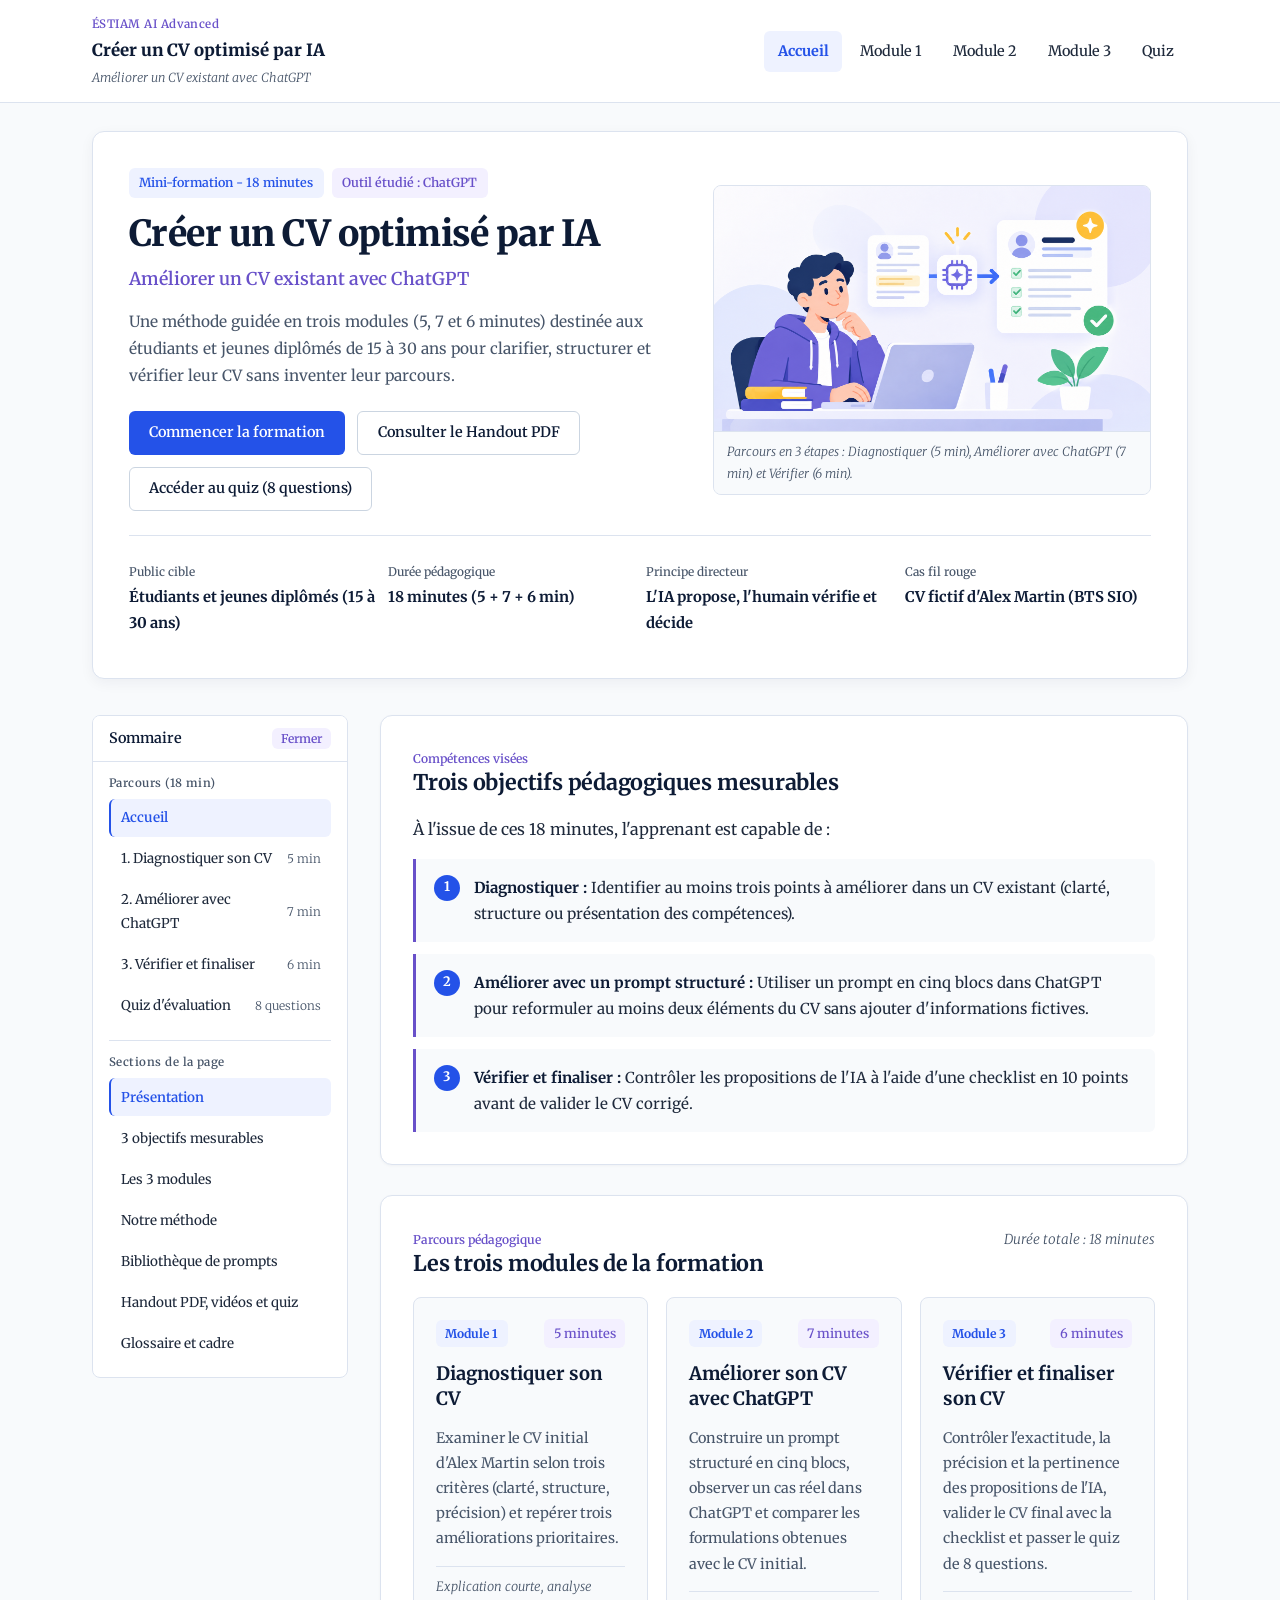
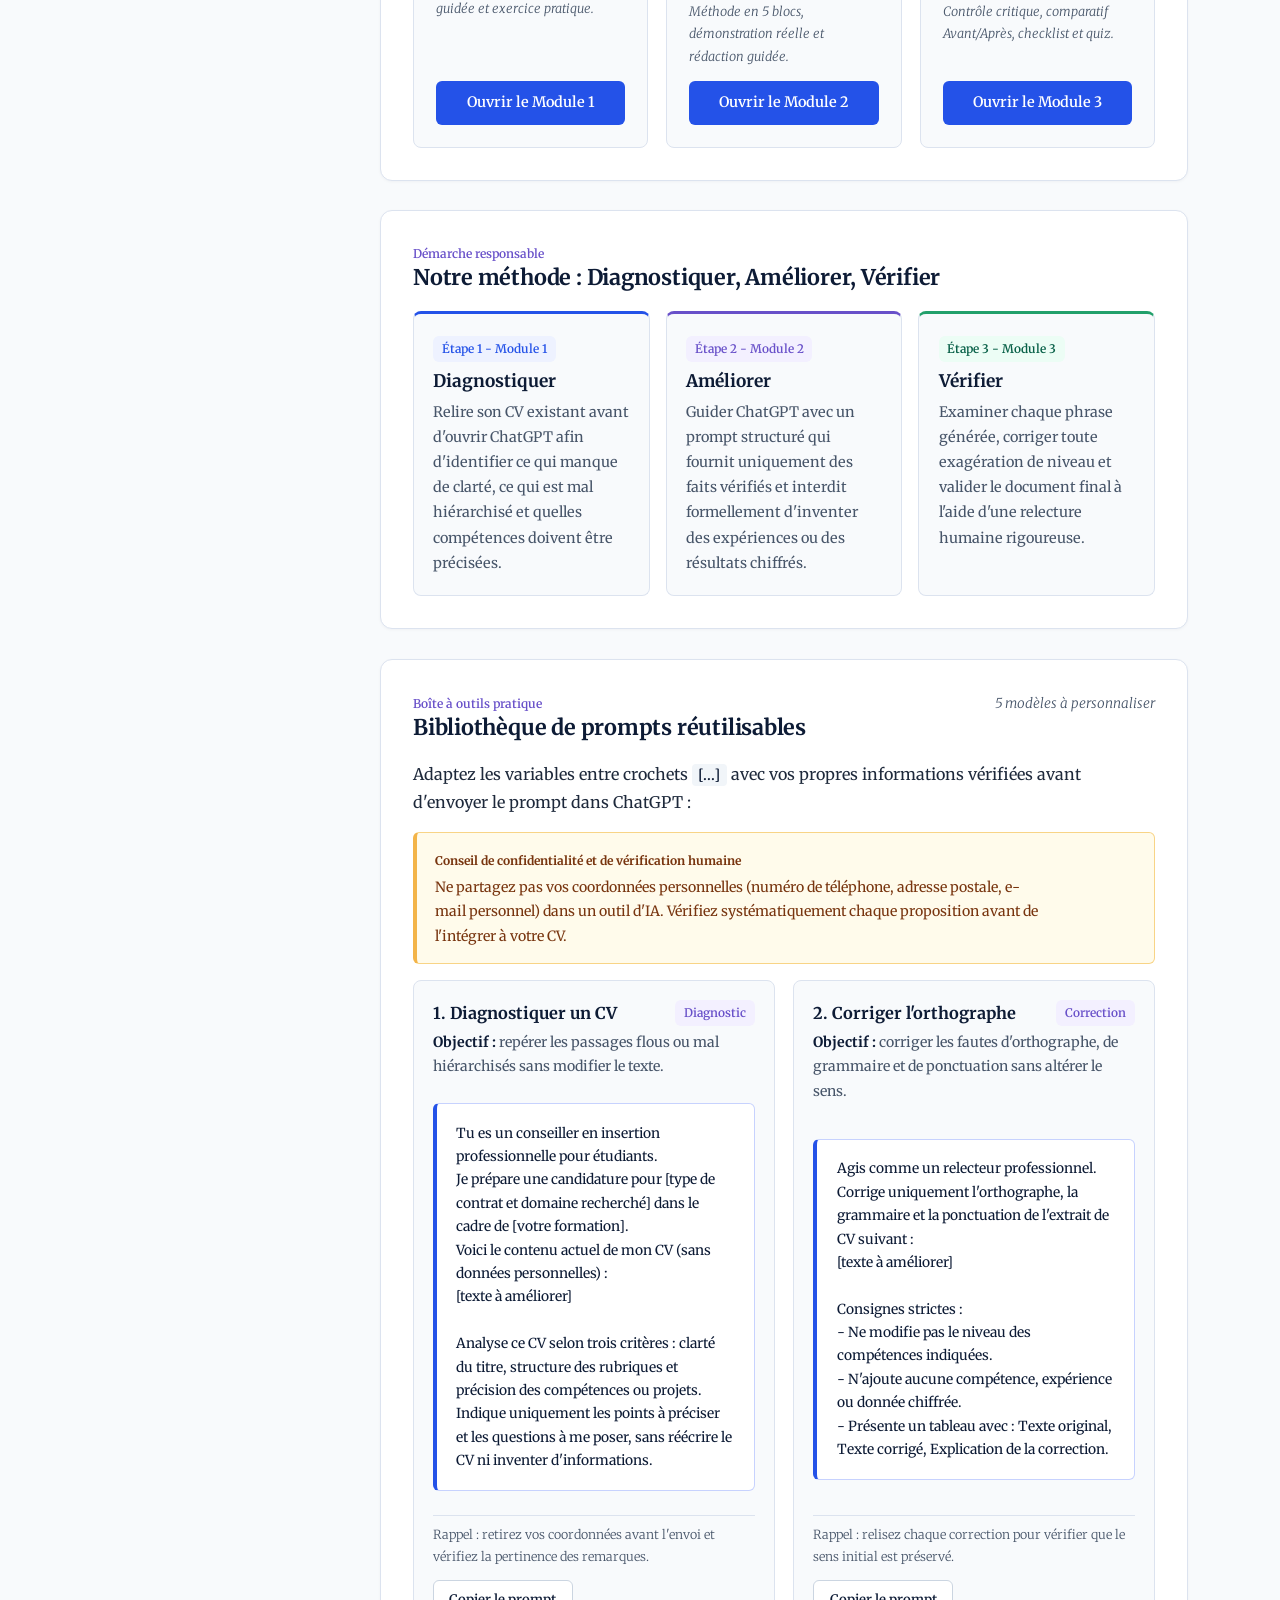
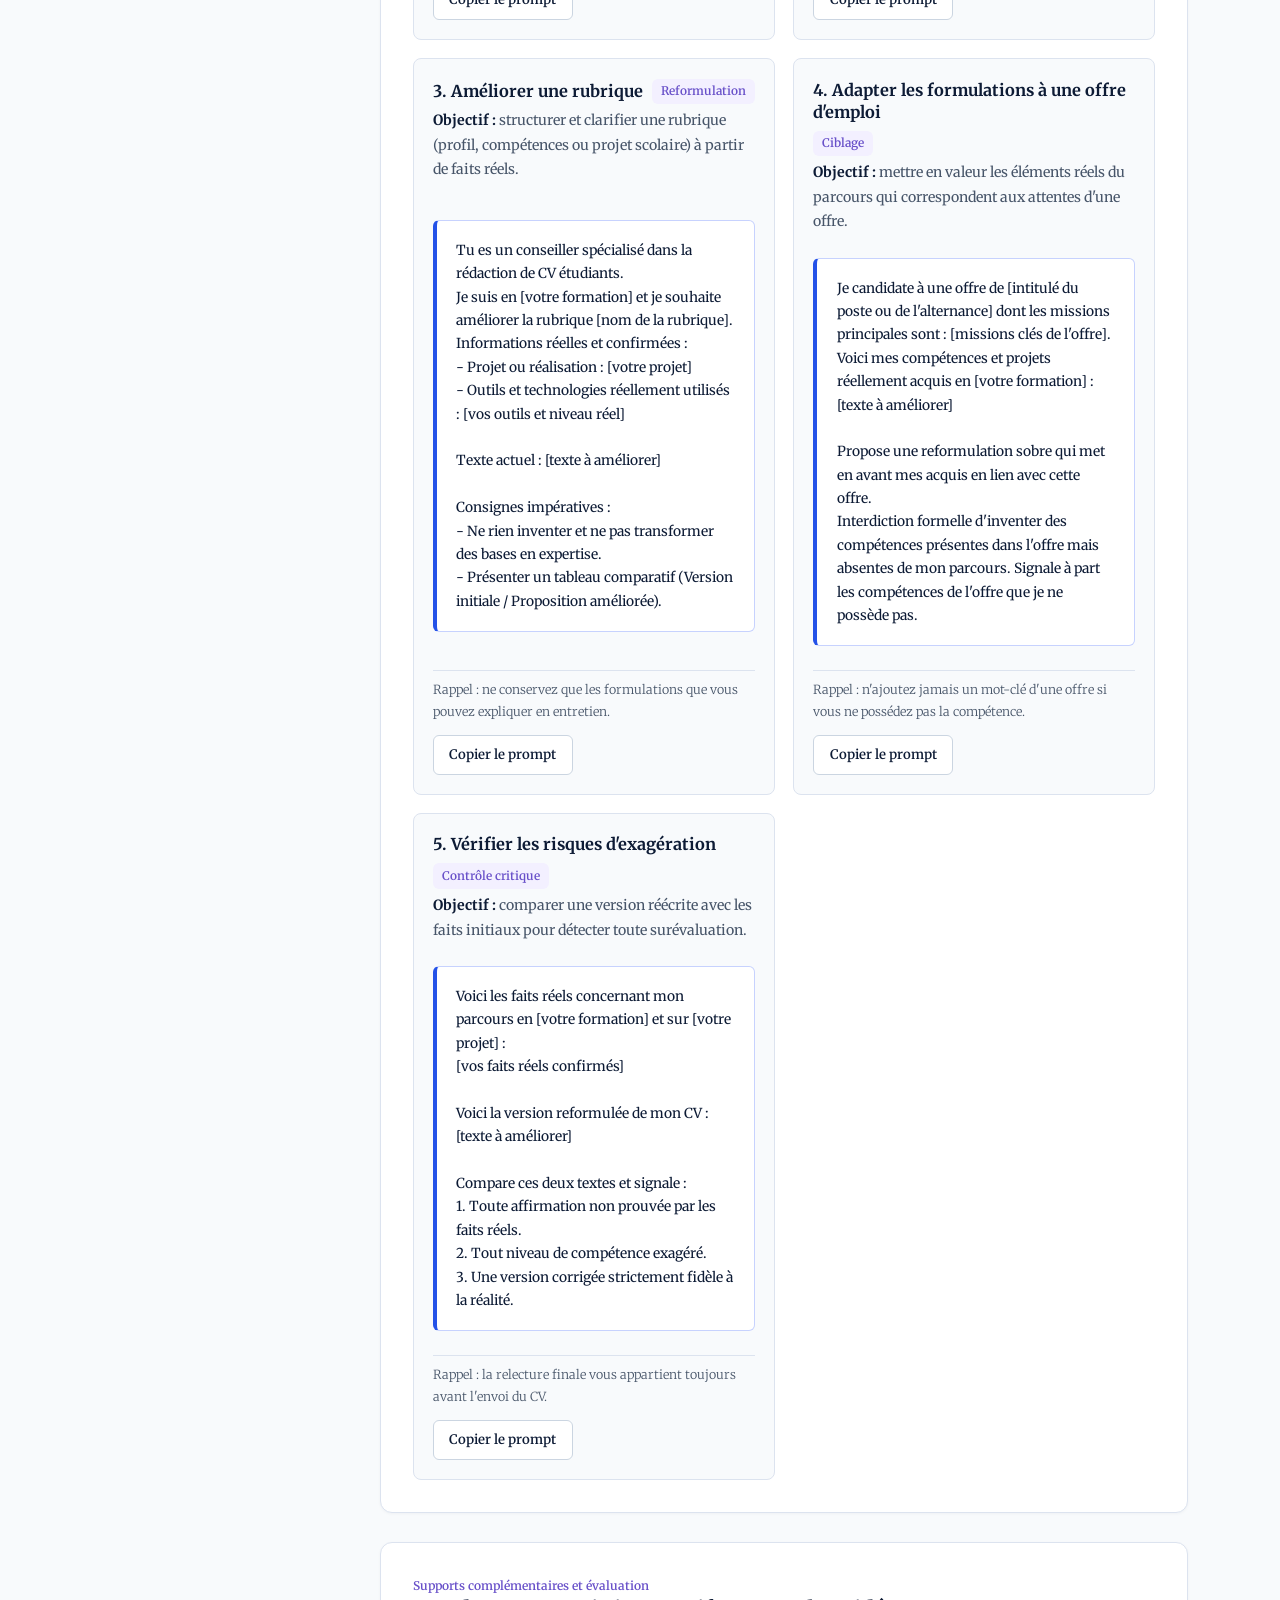
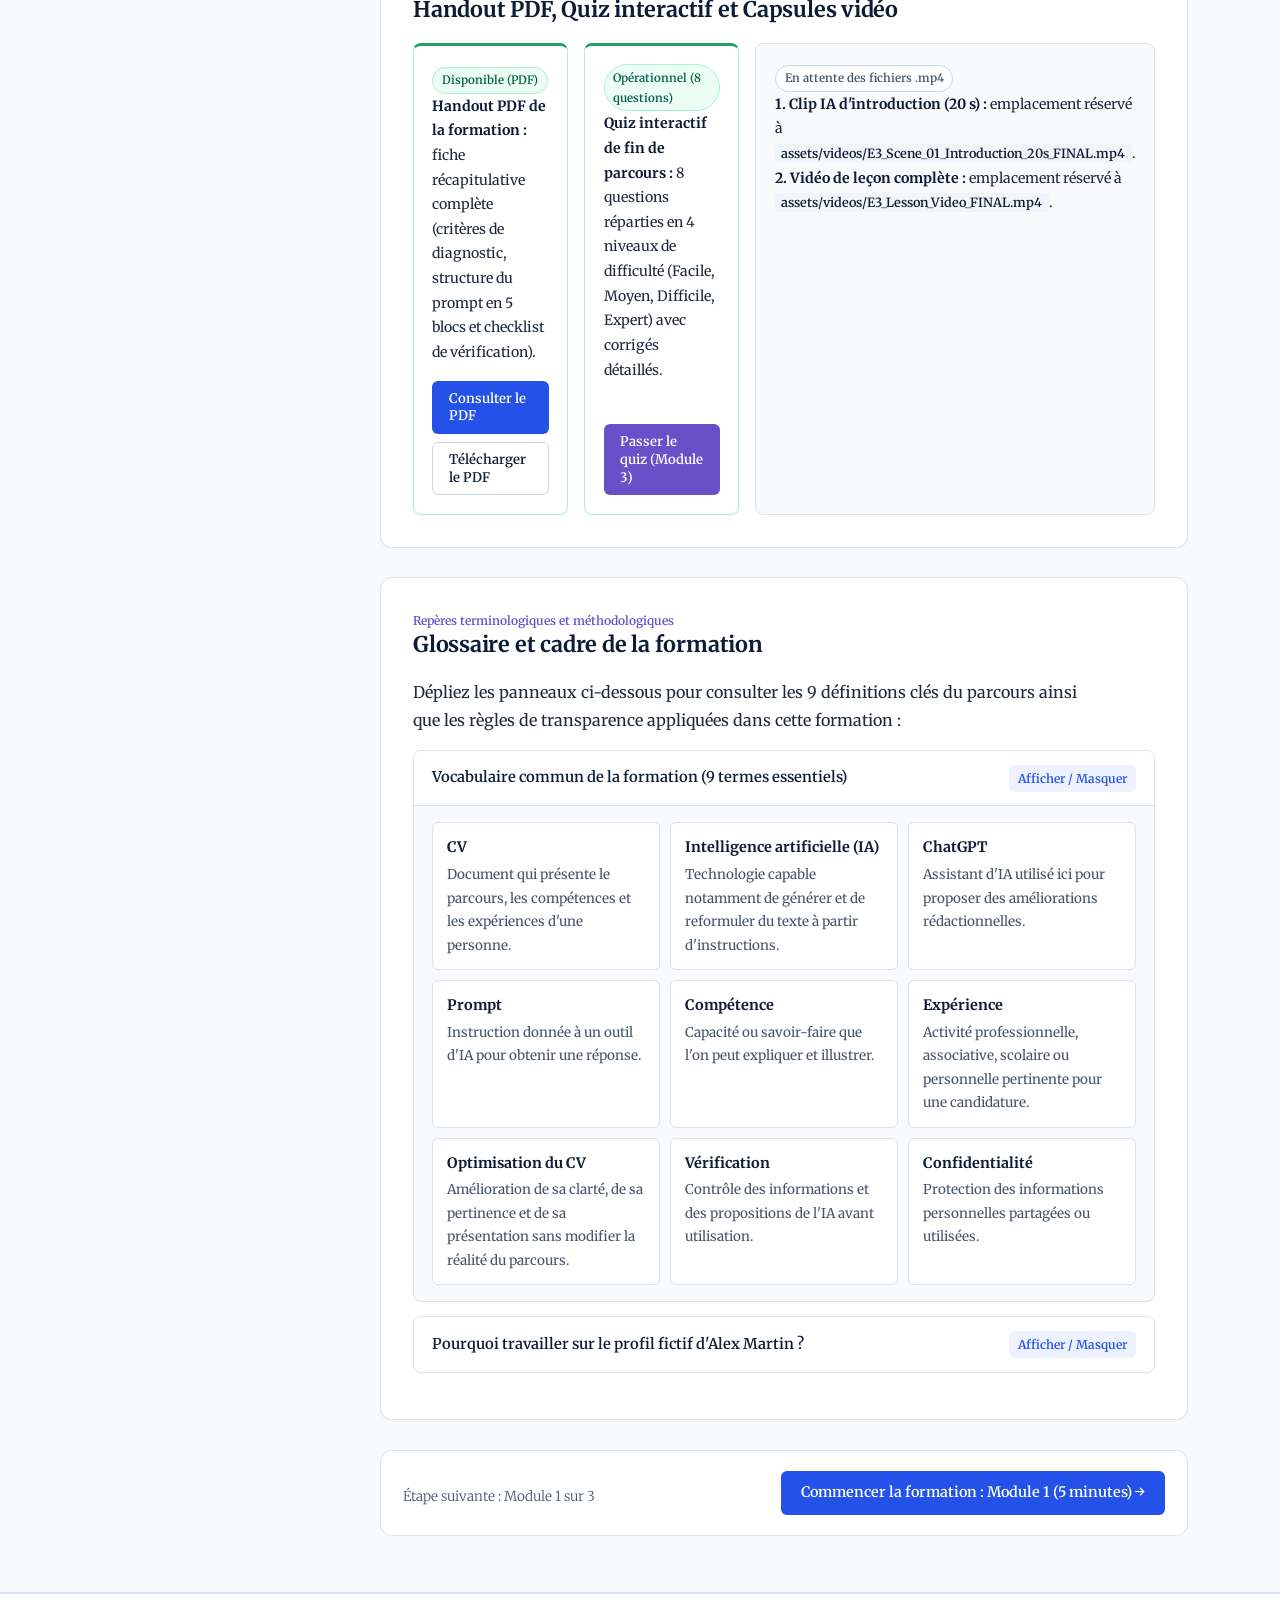
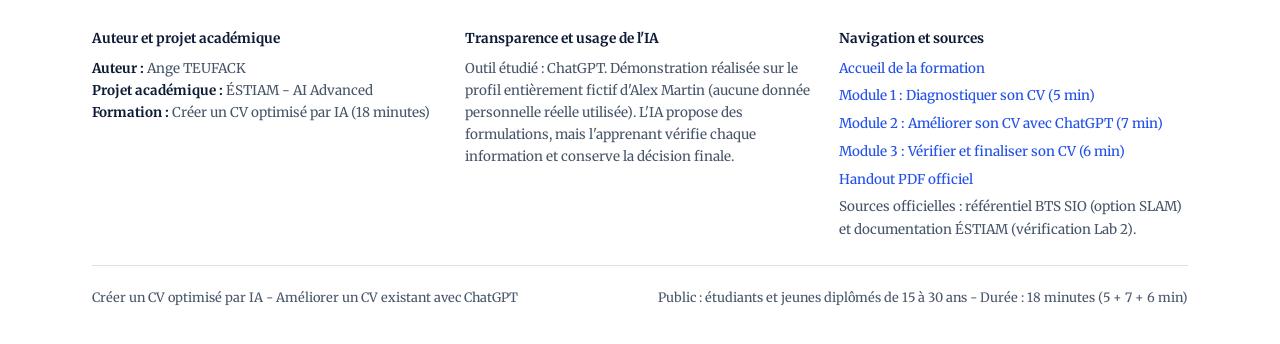
==== commit 0458dd36: "AG-06 : visuels, handout, quiz et Merriweather" ====
--- a/index.html
+++ b/index.html
@@ -5,14 +5,18 @@
   <meta name="viewport" content="width=device-width, initial-scale=1.0">
   <meta name="description" content="Mini-formation de 18 minutes : Créer un CV optimisé par IA - Améliorer un CV existant avec ChatGPT.">
   <title>Créer un CV optimisé par IA | Mini-formation ÉSTIAM</title>
-  <!-- Feuille de style principale (mobile-first, accessible, identité Bleu/Blanc/Violet) -->
+  <!-- Chargement de la police unique Merriweather (variable 300 à 900, normal et italique) -->
+  <link rel="preconnect" href="https://fonts.googleapis.com">
+  <link rel="preconnect" href="https://fonts.gstatic.com" crossorigin>
+  <link href="https://fonts.googleapis.com/css2?family=Merriweather:ital,opsz,wght@0,18..144,300..900;1,18..144,300..900&display=swap" rel="stylesheet">
+  <!-- Feuille de style principale -->
   <link rel="stylesheet" href="css/style.css">
 </head>
 <body>
   <!-- Lien d'évitement pour l'accessibilité au clavier -->
   <a class="skip-link" href="#contenu-principal">Aller au contenu principal</a>
 
-  <!-- 1. En-tête compact avec l'identité du projet, le titre abrégé et les liens vers les modules -->
+  <!-- En-tête compact avec l'identité du projet, le titre abrégé et les liens vers les modules -->
   <header class="site-header">
     <div class="container header-inner">
       <a href="index.html" class="site-brand" aria-current="page">
@@ -21,7 +25,7 @@
         <span class="brand-scope">Améliorer un CV existant avec ChatGPT</span>
       </a>
 
-      <!-- Bouton d'ouverture/fermeture du menu sur mobile (contrôlé par js/main.js) -->
+      <!-- Bouton d'ouverture/fermeture du menu sur mobile -->
       <button
         type="button"
         class="nav-toggle"
@@ -34,13 +38,14 @@
         <span class="nav-toggle-icon" aria-hidden="true"></span>
       </button>
 
-      <!-- Navigation vers l'accueil et les trois modules -->
+      <!-- Navigation vers l'accueil, les trois modules et le quiz -->
       <nav id="navigation-principale" class="site-nav" aria-label="Navigation principale">
         <ul class="nav-list">
           <li><a href="index.html" class="nav-link" aria-current="page">Accueil</a></li>
           <li><a href="modules/module-1.html" class="nav-link">Module 1</a></li>
           <li><a href="modules/module-2.html" class="nav-link">Module 2</a></li>
           <li><a href="modules/module-3.html" class="nav-link">Module 3</a></li>
+          <li><a href="modules/module-3.html#quiz-final" class="nav-link">Quiz</a></li>
         </ul>
       </nav>
     </div>
@@ -49,27 +54,44 @@
   <!-- Contenu principal -->
   <main id="contenu-principal" class="site-main" tabindex="-1">
     <div class="container">
-      <!-- 2. Section principale claire (sans surcharge visuelle ni fausse illustration) -->
+      <!-- Hero éditorial avec illustration de couverture réelle (Priorité 3) -->
       <section id="presentation" class="hero" aria-labelledby="titre-formation">
-        <div class="hero-badges">
-          <span class="hero-eyebrow">Mini-formation - 18 minutes</span>
-          <span class="hero-eyebrow hero-eyebrow-accent">Outil étudié : ChatGPT</span>
-        </div>
-        <h1 id="titre-formation" class="hero-title">Créer un CV optimisé par IA</h1>
-        <p class="hero-subtitle">Améliorer un CV existant avec ChatGPT</p>
-        <p class="hero-lead">
-          Une méthode guidée en trois modules (5, 7 et 6 minutes) destinée aux étudiants et jeunes diplômés de 15 à 30 ans pour clarifier, structurer et vérifier leur CV sans inventer leur parcours.
-        </p>
-        <div class="hero-actions">
-          <a href="modules/module-1.html" class="btn btn-primary" rel="next">
-            Commencer la formation
-          </a>
-          <a href="#parcours" class="btn btn-secondary">
-            Voir les 3 modules
-          </a>
-          <a href="#bibliotheque-prompts" class="btn btn-secondary">
-            Bibliothèque de prompts
-          </a>
+        <div class="hero-grid">
+          <div>
+            <div class="hero-badges">
+              <span class="hero-eyebrow">Mini-formation - 18 minutes</span>
+              <span class="hero-eyebrow hero-eyebrow-accent">Outil étudié : ChatGPT</span>
+            </div>
+            <h1 id="titre-formation" class="hero-title">Créer un CV optimisé par IA</h1>
+            <p class="hero-subtitle">Améliorer un CV existant avec ChatGPT</p>
+            <p class="hero-lead">
+              Une méthode guidée en trois modules (5, 7 et 6 minutes) destinée aux étudiants et jeunes diplômés de 15 à 30 ans pour clarifier, structurer et vérifier leur CV sans inventer leur parcours.
+            </p>
+            <div class="hero-actions">
+              <a href="modules/module-1.html" class="btn btn-primary" rel="next">
+                Commencer la formation
+              </a>
+              <a href="assets/docs/E3_Handout_CV_IA_FINAL.pdf" class="btn btn-secondary" target="_blank" rel="noopener">
+                Consulter le Handout PDF
+              </a>
+              <a href="modules/module-3.html#quiz-final" class="btn btn-secondary">
+                Accéder au quiz (8 questions)
+              </a>
+            </div>
+          </div>
+
+          <figure class="hero-figure">
+            <img
+              src="assets/images/cover-formation.png"
+              alt="Illustration de couverture de la mini-formation : méthode en 3 étapes pour diagnostiquer, améliorer avec ChatGPT et vérifier un CV étudiant"
+              width="1672"
+              height="941"
+              class="hero-cover-img"
+            >
+            <figcaption class="hero-figcaption">
+              Parcours en 3 étapes : Diagnostiquer (5 min), Améliorer avec ChatGPT (7 min) et Vérifier (6 min).
+            </figcaption>
+          </figure>
         </div>
 
         <dl class="meta-grid" aria-label="Repères clés de la formation">
@@ -124,7 +146,7 @@
                   </li>
                   <li>
                     <a href="modules/module-2.html" class="sidebar-link">
-                      <span>2. Améliorer avec l'IA</span>
+                      <span>2. Améliorer avec ChatGPT</span>
                       <span class="sidebar-time">7 min</span>
                     </a>
                   </li>
@@ -134,6 +156,12 @@
                       <span class="sidebar-time">6 min</span>
                     </a>
                   </li>
+                  <li>
+                    <a href="modules/module-3.html#quiz-final" class="sidebar-link">
+                      <span>Quiz d'évaluation</span>
+                      <span class="sidebar-time">8 questions</span>
+                    </a>
+                  </li>
                 </ul>
               </div>
 
@@ -145,8 +173,8 @@
                   <li><a href="#parcours" class="sidebar-link">Les 3 modules</a></li>
                   <li><a href="#methode" class="sidebar-link">Notre méthode</a></li>
                   <li><a href="#bibliotheque-prompts" class="sidebar-link">Bibliothèque de prompts</a></li>
+                  <li><a href="#ressources" class="sidebar-link">Handout PDF, vidéos et quiz</a></li>
                   <li><a href="#vocabulaire" class="sidebar-link">Glossaire et cadre</a></li>
-                  <li><a href="#ressources" class="sidebar-link">Ressources et médias</a></li>
                 </ul>
               </div>
             </div>
@@ -155,7 +183,7 @@
 
         <!-- Contenu principal de l'accueil -->
         <div class="page-content">
-          <!-- 4. Présentation concise des 3 objectifs mesurables -->
+          <!-- Présentation concise des 3 objectifs mesurables -->
           <section id="objectifs" class="content-section" aria-labelledby="titre-objectifs">
             <div class="section-header">
               <div>
@@ -186,7 +214,7 @@
             </ol>
           </section>
 
-          <!-- 5. Cartes des 3 modules avec durée et description -->
+          <!-- Cartes des 3 modules avec durée et description -->
           <section id="parcours" class="content-section" aria-labelledby="titre-parcours">
             <div class="section-header">
               <div>
@@ -222,7 +250,7 @@
                   <span class="module-duration">7 minutes</span>
                 </div>
                 <h3 class="module-card-title">
-                  <a href="modules/module-2.html" class="module-card-link">Améliorer son CV avec l'IA</a>
+                  <a href="modules/module-2.html" class="module-card-link">Améliorer son CV avec ChatGPT</a>
                 </h3>
                 <p class="module-card-summary">
                   Construire un prompt structuré en cinq blocs, observer un cas réel dans ChatGPT et comparer les formulations obtenues avec le CV initial.
@@ -243,9 +271,9 @@
                   <a href="modules/module-3.html" class="module-card-link">Vérifier et finaliser son CV</a>
                 </h3>
                 <p class="module-card-summary">
-                  Contrôler l'exactitude, la précision et la pertinence des propositions de l'IA, puis valider le CV final grâce à une checklist de 10 critères.
-                </p>
-                <p class="module-card-meta">Contrôle critique, comparatif Avant/Après et checklist.</p>
+                  Contrôler l'exactitude, la précision et la pertinence des propositions de l'IA, valider le CV final avec la checklist et passer le quiz de 8 questions.
+                </p>
+                <p class="module-card-meta">Contrôle critique, comparatif Avant/Après, checklist et quiz.</p>
                 <div class="module-card-footer">
                   <a href="modules/module-3.html" class="btn btn-primary">Ouvrir le Module 3</a>
                 </div>
@@ -253,7 +281,7 @@
             </ol>
           </section>
 
-          <!-- 6. Section "Notre méthode" : Diagnostiquer, Améliorer, Vérifier -->
+          <!-- Section "Notre méthode" : Diagnostiquer, Améliorer, Vérifier -->
           <section id="methode" class="content-section" aria-labelledby="titre-methode">
             <div class="section-header">
               <div>
@@ -286,7 +314,7 @@
             </ol>
           </section>
 
-          <!-- 8. Bibliothèque de 5 modèles de prompts réutilisables (Étape 7) -->
+          <!-- Bibliothèque de 5 modèles de prompts réutilisables -->
           <section id="bibliotheque-prompts" class="content-section" aria-labelledby="titre-bibliotheque">
             <div class="section-header">
               <div>
@@ -300,7 +328,7 @@
             </p>
 
             <div class="vigilance-box" role="note" aria-label="Rappel de confidentialité et de vérification humaine">
-              <span class="vigilance-label">Confidentialité et vérification humaine</span>
+              <span class="vigilance-label">Conseil de confidentialité et de vérification humaine</span>
               <p>
                 Ne partagez pas vos coordonnées personnelles (numéro de téléphone, adresse postale, e-mail personnel) dans un outil d'IA. Vérifiez systématiquement chaque proposition avant de l'intégrer à votre CV.
               </p>
@@ -456,7 +484,73 @@
             </div>
           </section>
 
-          <!-- 9. Explications secondaires et glossaire placés plus bas avec blocs repliables -->
+          <!-- PRIORITÉ 6 : Intégration réelle du Handout PDF, accès au Quiz et emplacements vidéo clairement identifiés -->
+          <section id="ressources" class="content-section" aria-labelledby="titre-ressources">
+            <div class="section-header">
+              <div>
+                <p class="section-eyebrow">Supports complémentaires et évaluation</p>
+                <h2 id="titre-ressources" class="section-title">Handout PDF, Quiz interactif et Capsules vidéo</h2>
+              </div>
+            </div>
+            <div class="discreet-resources-grid">
+              <!-- Handout PDF réellement disponible -->
+              <div class="resource-card is-available">
+                <div>
+                  <span class="placeholder-badge is-ready">Disponible (PDF)</span>
+                  <p class="placeholder-notice">
+                    <strong>Handout PDF de la formation :</strong> fiche récapitulative complète (critères de diagnostic, structure du prompt en 5 blocs et checklist de vérification).
+                  </p>
+                </div>
+                <div class="resource-actions">
+                  <a
+                    href="assets/docs/E3_Handout_CV_IA_FINAL.pdf"
+                    class="btn btn-primary copy-btn"
+                    target="_blank"
+                    rel="noopener"
+                  >
+                    Consulter le PDF
+                  </a>
+                  <a
+                    href="assets/docs/E3_Handout_CV_IA_FINAL.pdf"
+                    class="btn btn-secondary copy-btn"
+                    download="E3_Handout_CV_IA_FINAL.pdf"
+                  >
+                    Télécharger le PDF
+                  </a>
+                </div>
+              </div>
+
+              <!-- Quiz interactif réellement opérationnel (8 questions) -->
+              <div id="quiz-final" class="resource-card is-available">
+                <div>
+                  <span class="placeholder-badge is-ready">Opérationnel (8 questions)</span>
+                  <p class="placeholder-notice">
+                    <strong>Quiz interactif de fin de parcours :</strong> 8 questions réparties en 4 niveaux de difficulté (Facile, Moyen, Difficile, Expert) avec corrigés détaillés.
+                  </p>
+                </div>
+                <div class="resource-actions">
+                  <a href="modules/module-3.html#quiz-final" class="btn btn-accent copy-btn">
+                    Passer le quiz (Module 3)
+                  </a>
+                </div>
+              </div>
+
+              <!-- Emplacements vidéo clairement identifiés (en attente des fichiers .mp4 finaux) -->
+              <div id="video-capsule" class="placeholder-box">
+                <div>
+                  <span class="placeholder-badge">En attente des fichiers .mp4</span>
+                  <p class="placeholder-notice">
+                    <strong>1. Clip IA d'introduction (20 s) :</strong> emplacement réservé à <code>assets/videos/E3_Scene_01_Introduction_20s_FINAL.mp4</code>.
+                  </p>
+                  <p class="placeholder-notice">
+                    <strong>2. Vidéo de leçon complète :</strong> emplacement réservé à <code>assets/videos/E3_Lesson_Video_FINAL.mp4</code>.
+                  </p>
+                </div>
+              </div>
+            </div>
+          </section>
+
+          <!-- Explications secondaires et glossaire placés plus bas avec blocs repliables -->
           <section id="vocabulaire" class="content-section" aria-labelledby="titre-vocabulaire">
             <div class="section-header">
               <div>
@@ -524,39 +618,6 @@
                 </p>
               </div>
             </details>
-          </section>
-
-          <!-- 7. Accès aux ressources complémentaires (état honnête tant que les fichiers ne sont pas déposés) -->
-          <section id="ressources" class="content-section" aria-labelledby="titre-ressources">
-            <div class="section-header">
-              <div>
-                <p class="section-eyebrow">Supports complémentaires</p>
-                <h2 id="titre-ressources" class="section-title">Vidéo d'introduction, Handout PDF et Quiz final</h2>
-              </div>
-            </div>
-            <p class="muted-note">
-              Les emplacements publics (<code>assets/videos/</code>, <code>assets/docs/</code> et <code>assets/images/</code>) sont prêts. Les supports ci-dessous seront activés dès le dépôt des fichiers finaux validés :
-            </p>
-            <div class="discreet-resources-grid">
-              <div id="video-capsule" class="placeholder-box">
-                <span class="placeholder-badge">En attente du fichier</span>
-                <p class="placeholder-notice">
-                  <strong>Vidéo d'introduction :</strong> l'emplacement <code>assets/videos/E3_Scene_01_Introduction_20s_FINAL.mp4</code> est prêt pour accueillir la capsule vidéo de 20 secondes.
-                </p>
-              </div>
-              <div class="placeholder-box">
-                <span class="placeholder-badge">En attente du fichier</span>
-                <p class="placeholder-notice">
-                  <strong>Handout PDF :</strong> dossier <code>assets/docs/</code> prêt pour la fiche récapitulative téléchargeable (3 critères, prompt en 5 blocs et checklist).
-                </p>
-              </div>
-              <div id="quiz-final" class="placeholder-box">
-                <span class="placeholder-badge">Fin de parcours</span>
-                <p class="placeholder-notice">
-                  <strong>Quiz final :</strong> questionnaire d'évaluation prévu à l'issue du <a href="modules/module-3.html#quiz-final">Module 3</a>.
-                </p>
-              </div>
-            </div>
           </section>
 
           <nav class="module-pagination" aria-label="Navigation séquentielle">
@@ -570,7 +631,7 @@
     </div>
   </main>
 
-  <!-- 10. Pied de page avec crédits, sources officielles et mentions de transparence -->
+  <!-- Pied de page professionnel clair avec crédits, sources officielles et mentions de transparence -->
   <footer class="site-footer">
     <div class="container">
       <div class="footer-grid">
@@ -591,9 +652,10 @@
           <ul>
             <li><a href="index.html">Accueil de la formation</a></li>
             <li><a href="modules/module-1.html">Module 1 : Diagnostiquer son CV (5 min)</a></li>
-            <li><a href="modules/module-2.html">Module 2 : Améliorer son CV avec l'IA (7 min)</a></li>
+            <li><a href="modules/module-2.html">Module 2 : Améliorer son CV avec ChatGPT (7 min)</a></li>
             <li><a href="modules/module-3.html">Module 3 : Vérifier et finaliser son CV (6 min)</a></li>
-            <li><span>Sources officielles : référentiel BTS SIO (option SLAM) et documentation de formation ÉSTIAM (vérification Lab 2).</span></li>
+            <li><a href="assets/docs/E3_Handout_CV_IA_FINAL.pdf" target="_blank" rel="noopener">Handout PDF officiel</a></li>
+            <li><span>Sources officielles : référentiel BTS SIO (option SLAM) et documentation ÉSTIAM (vérification Lab 2).</span></li>
           </ul>
         </div>
       </div>
--- a/css/style.css
+++ b/css/style.css
@@ -1,17 +1,20 @@
 /* ==========================================================================
    Feuille de style principale - Créer un CV optimisé par IA
    Périmètre : Améliorer un CV existant avec ChatGPT (ÉSTIAM AI Advanced)
-   Direction artistique (AG-05) :
-   - Bleu nuit : #0D1B35
-   - Bleu principal : #2452E8
-   - Violet discret : #6850C9
-   - Fond : #F8FAFC
-   - Blanc : #FFFFFF
-   - Typographie : Merriweather (titres) et sans-serif moderne (textes)
+   Direction artistique (AG-06) :
+   - Police unique sur TOUT le site : Merriweather (variable 300 à 900, normal et italique)
+   - Palette claire et lumineuse :
+     * Bleu nuit : #0D1B35
+     * Bleu action : #2452E8
+     * Violet pédagogique : #6850C9
+     * Jaune conseil / vigilance : #F3B448
+     * Vert validation / étape vérifiée : #22A06B
+     * Blanc : #FFFFFF
+     * Fond clair : #F8FAFC
    ========================================================================== */
 
-/* Police éditoriale Merriweather (avec repli serif système instantané) */
-@import url("https://fonts.googleapis.com/css2?family=Merriweather:wght@700;900&display=swap");
+/* Chargement de Merriweather (normal et italique, graisses 300 à 900) depuis Google Fonts */
+@import url("https://fonts.googleapis.com/css2?family=Merriweather:ital,opsz,wght@0,18..144,300..900;1,18..144,300..900&display=swap");
 
 /* 1. Variables CSS (Design Tokens) */
 :root {
@@ -23,52 +26,65 @@
   --color-text-body: #1E293B;
   --color-text-muted: #475569;
 
-  /* Bleu principal */
+  /* Bleu action */
   --color-primary: #2452E8;
   --color-primary-hover: #1B41C2;
   --color-primary-subtle: #EEF2FF;
   --color-primary-border: #C7D2FE;
 
-  /* Violet discret */
+  /* Violet pédagogique */
   --color-accent: #6850C9;
   --color-accent-hover: #543EB0;
   --color-accent-subtle: #F4F1FC;
   --color-accent-soft: #F3F0FF;
   --color-accent-border: #DDD6FE;
 
-  /* États pédagogiques sobres */
-  --color-success-bg: #F0FDF4;
-  --color-success-text: #166534;
-  --color-success-border: #BBF7D0;
-  --color-note-bg: #FFFBEB;
-  --color-note-text: #92400E;
-  --color-note-border: #FDE68A;
+  /* Jaune conseil / attention (#F3B448) */
+  --color-yellow: #F3B448;
+  --color-yellow-bg: #FFFBEB;
+  --color-yellow-border: #F8D486;
+  --color-yellow-text: #78350F;
+
+  /* Vert validation / bonne réponse (#22A06B) */
+  --color-green: #22A06B;
+  --color-green-bg: #ECFDF5;
+  --color-green-border: #A7F3D0;
+  --color-green-text: #065F46;
+
+  /* État erreur quiz */
+  --color-danger: #B91C1C;
+  --color-danger-bg: #FEF2F2;
+  --color-danger-border: #FECACA;
 
   --color-border: #DCE3EF;
   --color-border-strong: #CBD5E1;
   --color-focus: #2452E8;
 
-  --font-serif: "Merriweather", Georgia, "Times New Roman", serif;
-  --font-sans: "Inter", system-ui, -apple-system, "Segoe UI", Roboto, Helvetica, Arial, sans-serif;
-  --font-mono: ui-monospace, SFMono-Regular, Menlo, Monaco, Consolas, monospace;
+  /* PRIORITÉ 1 : Merriweather absolument partout avec secours serif uniquement */
+  --font-merriweather: "Merriweather", Georgia, "Times New Roman", Times, serif;
+  --font-serif: var(--font-merriweather);
+  --font-sans: var(--font-merriweather);
+  --font-mono: var(--font-merriweather);
 
   --radius-sm: 0.375rem;
   --radius-md: 0.5rem;
   --radius-lg: 0.75rem;
-  --shadow-subtle: 0 1px 2px rgba(13, 27, 53, 0.04);
-  --shadow-card: 0 2px 8px rgba(13, 27, 53, 0.05);
+  --shadow-subtle: 0 1px 3px rgba(13, 27, 53, 0.04);
+  --shadow-card: 0 4px 14px rgba(13, 27, 53, 0.05);
   --container-max: 72rem;
 }
 
-/* 2. Réinitialisation minimale et typographie de base */
+/* 2. Réinitialisation et application universelle de Merriweather */
 *,
 *::before,
 *::after {
   box-sizing: border-box;
+  font-family: var(--font-merriweather);
 }
 
 html {
   font-size: 100%;
+  font-family: var(--font-merriweather);
   scroll-behavior: smooth;
   scroll-padding-top: 5.5rem;
 }
@@ -78,39 +94,108 @@
   min-height: 100vh;
   display: flex;
   flex-direction: column;
-  font-family: var(--font-sans);
+  font-family: var(--font-merriweather);
+  font-weight: 400;
   font-size: 1rem;
-  line-height: 1.7;
+  line-height: 1.75;
   color: var(--color-text-body);
   background-color: var(--color-bg);
   -webkit-font-smoothing: antialiased;
-}
-
+  overflow-x: hidden;
+}
+
+/* Application explicite de Merriweather sur tous les éléments HTML */
 h1,
 h2,
 h3,
-.serif-heading {
-  font-family: var(--font-serif);
+h4,
+h5,
+h6,
+p,
+a,
+span,
+li,
+dt,
+dd,
+blockquote,
+figcaption,
+label,
+legend,
+button,
+input,
+textarea,
+select,
+table,
+th,
+td,
+pre,
+code,
+kbd,
+samp,
+details,
+summary {
+  font-family: var(--font-merriweather);
+}
+
+/* Hiérarchie raisonnée des graisses Merriweather (300 à 900) */
+h1 {
+  font-weight: 800;
+  color: var(--color-navy);
+  line-height: 1.25;
+  letter-spacing: -0.015em;
+}
+
+h2 {
+  font-weight: 700;
   color: var(--color-navy);
   line-height: 1.3;
   letter-spacing: -0.01em;
+}
+
+h3,
+h4,
+h5,
+h6 {
+  font-weight: 700;
+  color: var(--color-navy);
+  line-height: 1.35;
 }
 
 p {
   margin-block: 0 1rem;
   max-width: 68ch;
+  font-weight: 400;
 }
 
 p:last-child {
   margin-bottom: 0;
 }
 
+strong,
+b {
+  font-weight: 700;
+  color: var(--color-navy);
+}
+
+em,
+i {
+  font-style: italic;
+}
+
 code {
-  font-family: var(--font-mono);
-  font-size: 0.875em;
+  font-family: var(--font-merriweather);
+  font-size: 0.9em;
+  font-weight: 600;
+  color: var(--color-navy);
   background-color: var(--color-surface-subtle);
-  padding: 0.15rem 0.35rem;
+  padding: 0.12rem 0.4rem;
   border-radius: 0.25rem;
+}
+
+img {
+  max-width: 100%;
+  height: auto;
+  display: block;
 }
 
 @media (prefers-reduced-motion: reduce) {
@@ -137,7 +222,7 @@
   left: 1rem;
   z-index: 1000;
   padding: 0.75rem 1.25rem;
-  background-color: var(--color-navy);
+  background-color: var(--color-primary);
   color: var(--color-surface);
   font-weight: 600;
   text-decoration: none;
@@ -154,10 +239,10 @@
   width: 100%;
   max-width: var(--container-max);
   margin-inline: auto;
-  padding-inline: 1.25rem;
-}
-
-/* 5. En-tête épuré et navigation principale */
+  padding-inline: 1.125rem;
+}
+
+/* 5. En-tête clair et navigation principale */
 .site-header {
   background-color: var(--color-surface);
   border-bottom: 1px solid var(--color-border);
@@ -171,7 +256,7 @@
   flex-wrap: wrap;
   align-items: center;
   justify-content: space-between;
-  padding-block: 0.875rem;
+  padding-block: 0.85rem;
   gap: 1rem;
 }
 
@@ -180,40 +265,40 @@
   flex-direction: column;
   text-decoration: none;
   color: var(--color-navy);
-  gap: 0.1rem;
+  gap: 0.12rem;
 }
 
 .brand-badge {
-  font-size: 0.7rem;
-  font-weight: 700;
-  text-transform: uppercase;
-  letter-spacing: 0.08em;
+  font-size: 0.72rem;
+  font-weight: 600;
+  letter-spacing: 0.04em;
   color: var(--color-accent);
 }
 
 .brand-title {
-  font-family: var(--font-serif);
   font-size: 1.05rem;
-  font-weight: 700;
+  font-weight: 800;
   color: var(--color-navy);
 }
 
 .brand-scope {
   font-size: 0.78rem;
-  color: var(--color-text-muted);
-}
-
-/* Bouton de menu mobile */
+  font-weight: 300;
+  font-style: italic;
+  color: var(--color-text-muted);
+}
+
+/* Bouton de menu mobile confortable au toucher */
 .nav-toggle {
   display: none;
   align-items: center;
   gap: 0.5rem;
-  padding: 0.5rem 0.85rem;
+  min-height: 2.65rem;
+  padding: 0.5rem 0.9rem;
   background-color: var(--color-surface);
   color: var(--color-navy);
   border: 1px solid var(--color-border-strong);
   border-radius: var(--radius-sm);
-  font-family: inherit;
   font-size: 0.875rem;
   font-weight: 600;
   cursor: pointer;
@@ -277,6 +362,7 @@
 .nav-link {
   display: flex;
   align-items: center;
+  min-height: 2.5rem;
   padding: 0.5rem 0.85rem;
   text-decoration: none;
   color: var(--color-text-body);
@@ -294,27 +380,26 @@
 .nav-link[aria-current="page"] {
   background-color: var(--color-primary-subtle);
   color: var(--color-primary);
-  font-weight: 600;
-}
-
-/* 6. Structure principale et barre de progression de navigation honnête */
+  font-weight: 700;
+}
+
+/* 6. Structure principale et bandeau de progression */
 .site-main {
   flex: 1;
-  padding-block: 2rem 4rem;
+  padding-block: 1.75rem 3.5rem;
 }
 
 .site-main:focus {
   outline: none;
 }
 
-/* Bandeau d'étape du parcours (affiche uniquement la position réelle de la page) */
 .course-step-bar {
   display: flex;
   flex-wrap: wrap;
   align-items: center;
   justify-content: space-between;
   gap: 0.75rem;
-  padding: 0.75rem 1rem;
+  padding: 0.75rem 1.125rem;
   margin-bottom: 1.5rem;
   background-color: var(--color-surface);
   border: 1px solid var(--color-border);
@@ -324,8 +409,9 @@
 
 .step-bar-info {
   display: flex;
-  align-items: center;
-  gap: 0.625rem;
+  flex-wrap: wrap;
+  align-items: center;
+  gap: 0.5rem;
   font-weight: 600;
   color: var(--color-navy);
 }
@@ -348,7 +434,7 @@
 }
 
 .step-dot.is-past {
-  background-color: var(--color-accent);
+  background-color: var(--color-green);
 }
 
 /* 7. Mise en page avec sommaire latéral discret et repliable */
@@ -371,6 +457,7 @@
 
 .sidebar-toggle {
   width: 100%;
+  min-height: 2.75rem;
   display: flex;
   align-items: center;
   justify-content: space-between;
@@ -380,8 +467,7 @@
   color: var(--color-navy);
   border: none;
   border-bottom: 1px solid transparent;
-  font-family: var(--font-sans);
-  font-size: 0.875rem;
+  font-size: 0.9rem;
   font-weight: 600;
   text-align: left;
   cursor: pointer;
@@ -398,7 +484,7 @@
 .sidebar-toggle-badge {
   font-size: 0.75rem;
   font-weight: 600;
-  padding: 0.15rem 0.5rem;
+  padding: 0.18rem 0.55rem;
   border-radius: var(--radius-sm);
   background-color: var(--color-accent-soft);
   color: var(--color-accent);
@@ -419,12 +505,10 @@
 }
 
 .sidebar-heading {
-  font-family: var(--font-sans);
   margin: 0 0 0.5rem;
-  font-size: 0.7rem;
-  font-weight: 700;
-  text-transform: uppercase;
-  letter-spacing: 0.06em;
+  font-size: 0.72rem;
+  font-weight: 600;
+  letter-spacing: 0.04em;
   color: var(--color-text-muted);
 }
 
@@ -442,12 +526,12 @@
   align-items: center;
   justify-content: space-between;
   gap: 0.5rem;
-  padding: 0.4rem 0.6rem;
+  padding: 0.45rem 0.6rem;
   border-radius: var(--radius-sm);
   text-decoration: none;
   font-size: 0.84rem;
   color: var(--color-text-body);
-  font-weight: 500;
+  font-weight: 400;
   border-left: 2px solid transparent;
 }
 
@@ -465,7 +549,8 @@
 }
 
 .sidebar-time {
-  font-size: 0.72rem;
+  font-size: 0.75rem;
+  font-weight: 300;
   color: var(--color-text-muted);
   white-space: nowrap;
 }
@@ -475,20 +560,20 @@
   min-width: 0;
 }
 
-/* 8. Page d'accueil : Hero aéré avec emplacement d'illustration */
+/* 8. Page d'accueil : Hero lumineux avec illustration de couverture */
 .hero {
   background-color: var(--color-surface);
   border: 1px solid var(--color-border);
   border-radius: var(--radius-lg);
-  padding: 2rem 1.5rem;
-  margin-bottom: 2.5rem;
+  padding: 1.75rem 1.35rem;
+  margin-bottom: 2.25rem;
   box-shadow: var(--shadow-card);
 }
 
 .hero-grid {
   display: grid;
   grid-template-columns: 1fr;
-  gap: 2rem;
+  gap: 1.75rem;
   align-items: center;
 }
 
@@ -496,7 +581,7 @@
   display: flex;
   flex-wrap: wrap;
   gap: 0.5rem;
-  margin-bottom: 1rem;
+  margin-bottom: 0.875rem;
 }
 
 .hero-eyebrow {
@@ -516,136 +601,127 @@
 }
 
 .hero-title {
-  margin: 0 0 0.625rem;
-  font-size: 2rem;
-  line-height: 1.2;
+  margin: 0 0 0.5rem;
+  font-size: 1.85rem;
+  font-weight: 800;
+  line-height: 1.22;
   color: var(--color-navy);
 }
 
 .hero-subtitle {
-  margin: 0 0 1rem;
-  font-size: 1.125rem;
+  margin: 0 0 0.875rem;
+  font-size: 1.1rem;
   font-weight: 600;
   color: var(--color-accent);
 }
 
 .hero-lead {
-  margin: 0 0 1.5rem;
-  font-size: 1rem;
-  color: var(--color-text-muted);
-}
-
-/* Emplacement propre pour l'illustration du diagnostic de CV */
-.illustration-slot {
+  margin: 0 0 1.35rem;
+  font-size: 0.96rem;
+  font-weight: 400;
+  color: var(--color-text-muted);
+}
+
+/* Illustrations pédagogiques (couverture accueil et repères visuels des modules) */
+.hero-figure {
+  margin: 0;
+  border-radius: var(--radius-md);
+  overflow: hidden;
+  border: 1px solid var(--color-border);
   background-color: var(--color-bg);
+}
+
+.hero-cover-img {
+  width: 100%;
+  max-height: 18rem;
+  object-fit: cover;
+  object-position: center;
+  display: block;
+}
+
+.hero-figcaption {
+  padding: 0.55rem 0.85rem;
+  font-size: 0.78rem;
+  font-weight: 300;
+  font-style: italic;
+  color: var(--color-text-muted);
+  background-color: var(--color-bg);
+  border-top: 1px solid var(--color-border);
+}
+
+.module-visual-figure {
+  margin: 1rem 0 0;
   border: 1px solid var(--color-border);
   border-radius: var(--radius-md);
-  padding: 1.25rem;
-}
-
-.illustration-slot-header {
-  display: flex;
-  align-items: center;
-  justify-content: space-between;
-  gap: 0.5rem;
-  margin-bottom: 0.875rem;
-  padding-bottom: 0.625rem;
-  border-bottom: 1px solid var(--color-border);
-}
-
-.illustration-slot-title {
-  font-size: 0.82rem;
-  font-weight: 700;
-  color: var(--color-navy);
-  text-transform: uppercase;
-  letter-spacing: 0.04em;
-}
-
-.status-pill {
-  display: inline-block;
-  padding: 0.15rem 0.55rem;
-  font-size: 0.72rem;
-  font-weight: 600;
-  color: var(--color-accent);
-  background-color: var(--color-accent-soft);
-  border-radius: 999px;
-}
-
-.illustration-preview-list {
-  list-style: none;
-  margin: 0;
-  padding: 0;
-  display: flex;
-  flex-direction: column;
-  gap: 0.5rem;
-  font-size: 0.85rem;
-}
-
-.illustration-preview-item {
-  display: flex;
-  align-items: baseline;
-  justify-content: space-between;
-  gap: 0.75rem;
-  padding: 0.5rem 0.75rem;
-  background-color: var(--color-surface);
-  border: 1px solid var(--color-border);
-  border-radius: var(--radius-sm);
-}
-
-.illustration-preview-caption {
-  margin: 0.75rem 0 0;
-  font-size: 0.78rem;
-  color: var(--color-text-muted);
-}
-
-/* Bandeau sobre de métadonnées */
+  overflow: hidden;
+  background-color: var(--color-bg);
+}
+
+.module-visual-img {
+  width: 100%;
+  max-height: 16rem;
+  object-fit: contain;
+  background-color: var(--color-surface);
+  display: block;
+}
+
+.module-visual-caption {
+  padding: 0.55rem 0.9rem;
+  font-size: 0.8rem;
+  font-weight: 300;
+  font-style: italic;
+  color: var(--color-text-muted);
+  border-top: 1px solid var(--color-border);
+  background-color: var(--color-bg);
+}
+
+/* Bandeau de repères clés */
 .meta-grid {
   display: grid;
   grid-template-columns: 1fr;
   gap: 0.75rem;
-  margin: 1.5rem 0;
+  margin: 1.5rem 0 0;
   padding-top: 1.25rem;
   border-top: 1px solid var(--color-border);
 }
 
 .meta-card {
-  padding: 0.5rem 0;
+  padding: 0.35rem 0;
 }
 
 .meta-label {
-  font-size: 0.72rem;
-  text-transform: uppercase;
-  letter-spacing: 0.05em;
-  color: var(--color-text-muted);
-  font-weight: 700;
+  font-size: 0.74rem;
+  color: var(--color-text-muted);
+  font-weight: 500;
   margin-bottom: 0.15rem;
 }
 
 .meta-value {
   margin: 0;
-  font-size: 0.95rem;
-  font-weight: 600;
+  font-size: 0.92rem;
+  font-weight: 700;
   color: var(--color-navy);
 }
 
 .hero-actions {
   display: flex;
   flex-wrap: wrap;
-  gap: 0.875rem;
-  align-items: center;
-}
-
-/* 9. Boutons d'action */
+  gap: 0.75rem;
+  align-items: center;
+}
+
+/* 9. Boutons d'action confortables au toucher */
 .btn {
   display: inline-flex;
   align-items: center;
   justify-content: center;
   gap: 0.5rem;
-  padding: 0.75rem 1.25rem;
-  font-family: var(--font-sans);
-  font-size: 0.925rem;
-  font-weight: 600;
-  line-height: 1.3;
+  min-height: 2.75rem;
+  padding: 0.65rem 1.2rem;
+  font-family: var(--font-merriweather);
+  font-size: 0.9rem;
+  font-weight: 600;
+  line-height: 1.35;
   text-decoration: none;
   border-radius: var(--radius-sm);
   border: 1px solid transparent;
@@ -682,13 +758,13 @@
   border-color: var(--color-navy);
 }
 
-/* 10. Sections de contenu et étapes pédagogiques aérées */
+/* 10. Sections de contenu épurées (sans cartes imbriquées superflues) */
 .content-section {
   background-color: var(--color-surface);
   border: 1px solid var(--color-border);
   border-radius: var(--radius-lg);
-  padding: 1.75rem 1.5rem;
-  margin-bottom: 2rem;
+  padding: 1.65rem 1.35rem;
+  margin-bottom: 1.85rem;
   box-shadow: var(--shadow-subtle);
 }
 
@@ -696,29 +772,29 @@
   display: flex;
   flex-direction: column;
   gap: 0.25rem;
-  margin-bottom: 1.25rem;
+  margin-bottom: 1.15rem;
 }
 
 .section-eyebrow {
   margin: 0;
-  font-size: 0.72rem;
-  font-weight: 700;
-  text-transform: uppercase;
-  letter-spacing: 0.06em;
+  font-size: 0.75rem;
+  font-weight: 600;
   color: var(--color-accent);
 }
 
 .section-title {
   margin: 0;
   font-size: 1.35rem;
+  font-weight: 700;
   color: var(--color-navy);
 }
 
 .section-duration {
   margin: 0;
-  font-size: 0.875rem;
-  color: var(--color-text-muted);
-  font-weight: 600;
+  font-size: 0.85rem;
+  font-weight: 300;
+  font-style: italic;
+  color: var(--color-text-muted);
 }
 
 /* Objectifs pédagogiques mesurables */
@@ -735,11 +811,10 @@
   display: flex;
   align-items: flex-start;
   gap: 0.875rem;
-  padding: 1rem 1.125rem;
+  padding: 0.95rem 1.1rem;
   background-color: var(--color-bg);
-  border: 1px solid var(--color-border);
   border-left: 3px solid var(--color-accent);
-  border-radius: var(--radius-md);
+  border-radius: 0 var(--radius-sm) var(--radius-sm) 0;
 }
 
 .objective-number {
@@ -749,16 +824,16 @@
   display: inline-flex;
   align-items: center;
   justify-content: center;
-  background-color: var(--color-navy);
+  background-color: var(--color-primary);
   color: var(--color-surface);
-  font-size: 0.8125rem;
+  font-size: 0.82rem;
   font-weight: 700;
   border-radius: 50%;
 }
 
 .objective-text {
   margin: 0;
-  font-size: 0.95rem;
+  font-size: 0.94rem;
 }
 
 /* 11. Cartes des 3 modules (accueil) */
@@ -768,24 +843,23 @@
   padding: 0;
   display: grid;
   grid-template-columns: 1fr;
-  gap: 1.25rem;
+  gap: 1.15rem;
 }
 
 .module-card {
-  background-color: var(--color-surface);
-  border: 1px solid var(--color-border);
-  border-radius: var(--radius-lg);
-  padding: 1.5rem;
+  background-color: var(--color-bg);
+  border: 1px solid var(--color-border);
+  border-radius: var(--radius-md);
+  padding: 1.35rem;
   display: flex;
   flex-direction: column;
   justify-content: space-between;
-  gap: 1rem;
-  box-shadow: var(--shadow-subtle);
+  gap: 0.875rem;
   transition: border-color 0.15s ease;
 }
 
 .module-card:hover {
-  border-color: var(--color-primary-border);
+  border-color: var(--color-primary);
 }
 
 .module-card-header,
@@ -800,16 +874,16 @@
 .module-number {
   display: inline-block;
   padding: 0.2rem 0.6rem;
-  background-color: var(--color-navy);
-  color: var(--color-surface);
+  background-color: var(--color-primary-subtle);
+  color: var(--color-primary);
   font-size: 0.75rem;
   font-weight: 700;
   border-radius: var(--radius-sm);
 }
 
 .module-duration {
-  font-size: 0.8125rem;
-  font-weight: 600;
+  font-size: 0.8rem;
+  font-weight: 500;
   color: var(--color-accent);
   background-color: var(--color-accent-soft);
   padding: 0.2rem 0.6rem;
@@ -818,7 +892,8 @@
 
 .module-card-title {
   margin: 0;
-  font-size: 1.2rem;
+  font-size: 1.15rem;
+  font-weight: 700;
   line-height: 1.35;
 }
 
@@ -833,15 +908,17 @@
 
 .module-card-summary {
   margin: 0;
-  font-size: 0.925rem;
+  font-size: 0.9rem;
   color: var(--color-text-muted);
 }
 
 .module-card-meta {
   margin: 0;
-  font-size: 0.8125rem;
-  color: var(--color-text-muted);
-  padding-top: 0.625rem;
+  font-size: 0.8rem;
+  font-weight: 300;
+  font-style: italic;
+  color: var(--color-text-muted);
+  padding-top: 0.5rem;
   border-top: 1px solid var(--color-border);
 }
 
@@ -864,27 +941,28 @@
   background-color: var(--color-surface);
   border: 1px solid var(--color-border);
   border-radius: var(--radius-lg);
-  padding: 1.75rem 1.5rem;
+  padding: 1.65rem 1.35rem;
   box-shadow: var(--shadow-subtle);
 }
 
 .module-detail-title {
   margin: 0.75rem 0 0.5rem;
-  font-size: 1.75rem;
+  font-size: 1.7rem;
+  font-weight: 800;
 }
 
 .module-detail-context {
-  margin: 0 0 1.25rem;
-  font-size: 0.925rem;
-  color: var(--color-text-muted);
-}
-
-/* Chaque étape/séquence est une carte indépendante et respirante */
+  margin: 0 0 1.15rem;
+  font-size: 0.9rem;
+  font-weight: 300;
+  color: var(--color-text-muted);
+}
+
 .sequence-block {
   background-color: var(--color-surface);
   border: 1px solid var(--color-border);
   border-radius: var(--radius-lg);
-  padding: 1.75rem 1.5rem;
+  padding: 1.65rem 1.35rem;
   box-shadow: var(--shadow-subtle);
 }
 
@@ -902,12 +980,13 @@
 .sequence-title {
   margin: 0;
   font-size: 1.2rem;
+  font-weight: 700;
   color: var(--color-navy);
 }
 
 .sequence-timing {
   font-size: 0.78rem;
-  font-weight: 600;
+  font-weight: 500;
   color: var(--color-accent);
   background-color: var(--color-accent-soft);
   padding: 0.2rem 0.6rem;
@@ -919,21 +998,19 @@
   background-color: var(--color-bg);
   border-left: 3px solid var(--color-primary);
   border-radius: 0 var(--radius-md) var(--radius-md) 0;
-  padding: 1rem 1.25rem;
+  padding: 1rem 1.2rem;
   margin-block: 0.75rem;
 }
 
 .narration-label {
   display: inline-block;
-  font-size: 0.72rem;
-  font-weight: 700;
-  text-transform: uppercase;
-  letter-spacing: 0.05em;
+  font-size: 0.74rem;
+  font-weight: 600;
   color: var(--color-primary);
-  margin-bottom: 0.4rem;
-}
-
-/* Grille de critères / repères en 3 colonnes */
+  margin-bottom: 0.35rem;
+}
+
+/* Grille de critères / repères */
 .criteria-grid {
   display: grid;
   grid-template-columns: 1fr;
@@ -945,12 +1022,11 @@
   background-color: var(--color-bg);
   border: 1px solid var(--color-border);
   border-radius: var(--radius-md);
-  padding: 1.125rem;
+  padding: 1.1rem;
 }
 
 .criteria-card h3,
 .criteria-card h4 {
-  font-family: var(--font-sans);
   margin: 0 0 0.4rem;
   font-size: 1rem;
   font-weight: 700;
@@ -963,104 +1039,142 @@
   color: var(--color-text-muted);
 }
 
-/* 13. Blocs de démonstration des CV fictifs (Alex Martin) */
+/* 13. PRIORITÉ 4 : Affichage professionnel des CV fictifs (1 colonne, lisible, imprimable) */
 .demo-cv-container {
   margin: 1rem 0 0;
   display: flex;
   flex-direction: column;
+  gap: 0.85rem;
+}
+
+/* Mention externe placée hors de la feuille de CV */
+.demo-cv-notice {
+  padding: 0.75rem 1rem;
+  background-color: var(--color-yellow-bg);
+  color: var(--color-yellow-text);
+  border: 1px solid var(--color-yellow-border);
+  border-left: 4px solid var(--color-yellow);
+  border-radius: var(--radius-sm);
+  font-size: 0.85rem;
+  font-weight: 400;
+  max-width: none;
+}
+
+.cv-toolbar {
+  display: flex;
+  flex-wrap: wrap;
+  align-items: center;
+  justify-content: space-between;
   gap: 0.75rem;
 }
 
-.demo-cv-notice {
-  padding: 0.65rem 1rem;
-  background-color: var(--color-accent-soft);
-  color: var(--color-navy);
-  border: 1px solid var(--color-accent-border);
-  border-left: 3px solid var(--color-accent);
-  border-radius: var(--radius-sm);
-  font-size: 0.85rem;
-  font-weight: 500;
-  max-width: none;
-}
-
+/* Feuille de CV à une colonne, claire et structurée */
 .demo-cv-document {
+  width: 100%;
+  max-width: 46rem;
+  margin-inline: auto;
   background-color: var(--color-surface);
   border: 1px solid var(--color-border-strong);
   border-radius: var(--radius-md);
-  padding: 1.5rem;
+  padding: 1.75rem 1.5rem;
   box-shadow: var(--shadow-card);
+}
+
+/* Le CV final vérifié bénéficie d'une finition éditoriale supérieure */
+.demo-cv-document.cv-final-verified {
+  border-top: 4px solid var(--color-primary);
+  border-color: var(--color-primary-border);
 }
 
 .cv-sheet-header {
   border-bottom: 2px solid var(--color-navy);
-  padding-bottom: 0.75rem;
-  margin-bottom: 1rem;
+  padding-bottom: 0.85rem;
+  margin-bottom: 1.15rem;
+}
+
+.cv-final-verified .cv-sheet-header {
+  border-bottom-color: var(--color-primary);
 }
 
 .cv-sheet-name {
   margin: 0;
-  font-size: 1.25rem;
+  font-size: 1.35rem;
   font-weight: 800;
-  letter-spacing: 0.04em;
+  letter-spacing: 0.02em;
   color: var(--color-navy);
 }
 
 .cv-sheet-role {
-  margin: 0.25rem 0;
-  font-size: 0.95rem;
-  font-weight: 600;
+  margin: 0.3rem 0;
+  font-size: 0.98rem;
+  font-weight: 700;
   color: var(--color-primary);
 }
 
 .cv-sheet-contact {
   margin: 0;
   font-size: 0.85rem;
+  font-weight: 300;
   color: var(--color-text-muted);
 }
 
 .cv-sheet-section {
-  margin-top: 0.875rem;
+  margin-top: 1rem;
 }
 
 .cv-sheet-section h4 {
-  font-family: var(--font-sans);
-  margin: 0 0 0.3rem;
-  font-size: 0.8rem;
-  font-weight: 700;
-  text-transform: uppercase;
-  letter-spacing: 0.05em;
+  margin: 0 0 0.35rem;
+  font-size: 0.85rem;
+  font-weight: 700;
+  letter-spacing: 0.03em;
   color: var(--color-navy);
   border-bottom: 1px solid var(--color-border);
-  padding-bottom: 0.2rem;
+  padding-bottom: 0.25rem;
 }
 
 .cv-sheet-section p,
 .cv-sheet-section ul {
-  margin: 0.25rem 0;
-  font-size: 0.9rem;
+  margin: 0.3rem 0;
+  font-size: 0.92rem;
+  max-width: none;
 }
 
 .cv-sheet-section ul {
   padding-left: 1.25rem;
 }
 
-.cv-comparison-grid {
-  display: grid;
-  grid-template-columns: 1fr;
-  gap: 1.25rem;
+/* Affichage empilé à une colonne pour que chaque CV reste un vrai document lisible */
+.cv-comparison-stack {
+  display: flex;
+  flex-direction: column;
+  gap: 1.75rem;
   margin-top: 1rem;
 }
 
 .cv-caption-before {
-  font-size: 0.9rem;
+  font-size: 0.95rem;
   font-weight: 700;
   color: var(--color-text-muted);
 }
 
 .cv-caption-after {
-  font-size: 0.9rem;
-  font-weight: 700;
-  color: var(--color-primary);
+  font-size: 0.95rem;
+  font-weight: 700;
+  color: var(--color-green-text);
+  display: inline-flex;
+  align-items: center;
+  gap: 0.5rem;
+}
+
+.verified-pill {
+  display: inline-block;
+  padding: 0.15rem 0.55rem;
+  font-size: 0.74rem;
+  font-weight: 600;
+  background-color: var(--color-green-bg);
+  color: var(--color-green-text);
+  border: 1px solid var(--color-green-border);
+  border-radius: 999px;
 }
 
 /* 14. Tableaux comparatifs Avant / Après */
@@ -1091,9 +1205,7 @@
   background-color: var(--color-bg);
   color: var(--color-navy);
   font-weight: 700;
-  font-size: 0.78rem;
-  text-transform: uppercase;
-  letter-spacing: 0.04em;
+  font-size: 0.82rem;
 }
 
 .comparison-table tr:last-child td {
@@ -1101,8 +1213,7 @@
 }
 
 .subheading {
-  font-family: var(--font-sans);
-  font-size: 1rem;
+  font-size: 1.05rem;
   font-weight: 700;
   color: var(--color-navy);
   margin: 1.25rem 0 0.5rem;
@@ -1110,21 +1221,27 @@
 
 .muted-note {
   font-size: 0.85rem;
+  font-weight: 300;
   color: var(--color-text-muted);
   margin-top: 0.5rem;
 }
 
-/* 15. Prompts, exercices et checklist interactive */
-.prompt-box {
-  background-color: var(--color-navy);
-  color: #F8FAFC;
-  border-radius: var(--radius-md);
-  padding: 1.25rem;
-  margin-block: 1rem;
-  font-family: var(--font-mono);
-  font-size: 0.84rem;
-  line-height: 1.65;
+/* 15. Prompts clairs et lisibles (sans grand bloc sombre), exercices et checklist */
+.prompt-box,
+.prompt-card-text {
+  background-color: var(--color-surface);
+  color: var(--color-navy);
+  border: 1px solid var(--color-primary-border);
+  border-left: 4px solid var(--color-primary);
+  border-radius: var(--radius-sm);
+  padding: 1.1rem 1.2rem;
+  margin-block: 0.75rem;
+  font-family: var(--font-merriweather);
+  font-size: 0.86rem;
+  font-weight: 400;
+  line-height: 1.7;
   white-space: pre-wrap;
+  overflow-x: auto;
 }
 
 .prompt-steps {
@@ -1155,13 +1272,11 @@
 
 .exercise-label {
   display: inline-block;
-  padding: 0.15rem 0.55rem;
+  padding: 0.18rem 0.6rem;
   background-color: var(--color-accent);
   color: var(--color-surface);
-  font-size: 0.72rem;
-  font-weight: 700;
-  text-transform: uppercase;
-  letter-spacing: 0.04em;
+  font-size: 0.74rem;
+  font-weight: 600;
   border-radius: var(--radius-sm);
   margin-bottom: 0.625rem;
 }
@@ -1171,8 +1286,8 @@
   min-height: 6rem;
   padding: 0.75rem;
   margin-block: 0.625rem 0.875rem;
-  font-family: inherit;
-  font-size: 0.925rem;
+  font-family: var(--font-merriweather);
+  font-size: 0.92rem;
   color: var(--color-navy);
   background-color: var(--color-surface);
   border: 1px solid var(--color-border-strong);
@@ -1180,12 +1295,13 @@
   resize: vertical;
 }
 
+/* Vert #22A06B pour les corrigés et étapes vérifiées */
 .correction-panel {
   margin-top: 1rem;
-  padding: 1rem 1.25rem;
-  background-color: var(--color-success-bg);
-  border: 1px solid var(--color-success-border);
-  border-left: 3px solid var(--color-success-text);
+  padding: 1rem 1.2rem;
+  background-color: var(--color-green-bg);
+  border: 1px solid var(--color-green-border);
+  border-left: 4px solid var(--color-green);
   border-radius: var(--radius-sm);
   color: var(--color-navy);
 }
@@ -1195,9 +1311,8 @@
 }
 
 .correction-panel h4 {
-  font-family: var(--font-sans);
   margin: 0 0 0.5rem;
-  color: var(--color-success-text);
+  color: var(--color-green-text);
 }
 
 /* Checklist interactive (Module 3) */
@@ -1220,317 +1335,477 @@
   border-radius: var(--radius-sm);
 }
 
+.checklist-item.is-checked {
+  border-color: var(--color-green-border);
+  background-color: var(--color-green-bg);
+}
+
 .checklist-item input[type="checkbox"] {
+  margin-top: 0.25rem;
+  width: 1.15rem;
+  height: 1.15rem;
+  accent-color: var(--color-green);
+  cursor: pointer;
+}
+
+.checklist-item label {
+  cursor: pointer;
+  font-size: 0.9rem;
+  flex: 1;
+}
+
+.checklist-status {
+  margin: 0.75rem 0 0;
+  font-size: 0.9rem;
+  font-weight: 700;
+  color: var(--color-green-text);
+}
+
+/* 16. Section "Notre méthode", Vigilance Jaune (#F3B448), Bibliothèque de prompts et Glossaire */
+.method-grid {
+  list-style: none;
+  margin: 0;
+  padding: 0;
+  display: grid;
+  grid-template-columns: 1fr;
+  gap: 1rem;
+}
+
+.method-card {
+  background-color: var(--color-bg);
+  border: 1px solid var(--color-border);
+  border-top: 3px solid var(--color-primary);
+  border-radius: var(--radius-md);
+  padding: 1.2rem;
+}
+
+.method-card:nth-child(2) {
+  border-top-color: var(--color-accent);
+}
+
+.method-card:nth-child(3) {
+  border-top-color: var(--color-green);
+}
+
+.method-step-badge {
+  display: inline-block;
+  font-size: 0.74rem;
+  font-weight: 600;
+  color: var(--color-primary);
+  background-color: var(--color-primary-subtle);
+  padding: 0.15rem 0.55rem;
+  border-radius: var(--radius-sm);
+  margin-bottom: 0.5rem;
+}
+
+.method-card:nth-child(2) .method-step-badge {
+  color: var(--color-accent);
+  background-color: var(--color-accent-soft);
+}
+
+.method-card:nth-child(3) .method-step-badge {
+  color: var(--color-green-text);
+  background-color: var(--color-green-bg);
+}
+
+.method-card h3 {
+  margin: 0 0 0.4rem;
+  font-size: 1.08rem;
+  color: var(--color-navy);
+}
+
+.method-card p {
+  margin: 0;
+  font-size: 0.9rem;
+  color: var(--color-text-muted);
+}
+
+/* Jaune #F3B448 pour mettre en valeur les conseils ou points d'attention */
+.vigilance-box,
+.check-marker {
+  background-color: var(--color-yellow-bg);
+  border: 1px solid var(--color-yellow-border);
+  border-left: 4px solid var(--color-yellow);
+  border-radius: var(--radius-sm);
+  padding: 0.9rem 1.125rem;
+  margin-block: 0.875rem;
+  font-size: 0.88rem;
+  color: var(--color-yellow-text);
+  max-width: none;
+}
+
+.vigilance-label {
+  display: inline-block;
+  font-size: 0.75rem;
+  font-weight: 700;
+  color: var(--color-yellow-text);
+  margin-bottom: 0.25rem;
+}
+
+/* Bibliothèque de 5 modèles de prompts réutilisables */
+.prompt-library-grid {
+  display: grid;
+  grid-template-columns: 1fr;
+  gap: 1.15rem;
+  margin-top: 1rem;
+}
+
+.prompt-card {
+  background-color: var(--color-bg);
+  border: 1px solid var(--color-border);
+  border-radius: var(--radius-md);
+  padding: 1.2rem;
+  display: flex;
+  flex-direction: column;
+  justify-content: space-between;
+  gap: 0.75rem;
+}
+
+.prompt-card-header {
+  display: flex;
+  flex-wrap: wrap;
+  align-items: center;
+  justify-content: space-between;
+  gap: 0.5rem;
+}
+
+.prompt-card-title {
+  margin: 0;
+  font-size: 1.02rem;
+  font-weight: 700;
+  color: var(--color-navy);
+}
+
+.prompt-card-badge {
+  font-size: 0.74rem;
+  font-weight: 600;
+  color: var(--color-accent);
+  background-color: var(--color-accent-soft);
+  padding: 0.15rem 0.55rem;
+  border-radius: var(--radius-sm);
+}
+
+.prompt-card-goal {
+  margin: 0.25rem 0 0;
+  font-size: 0.88rem;
+  color: var(--color-text-muted);
+}
+
+.prompt-card-footer {
+  display: flex;
+  flex-wrap: wrap;
+  align-items: center;
+  justify-content: space-between;
+  gap: 0.75rem;
+  padding-top: 0.5rem;
+  border-top: 1px solid var(--color-border);
+}
+
+.prompt-card-reminder {
+  margin: 0;
+  font-size: 0.78rem;
+  font-weight: 300;
+  color: var(--color-text-muted);
+  flex: 1;
+  min-width: 12rem;
+}
+
+.copy-btn {
+  padding: 0.5rem 0.95rem;
+  font-size: 0.82rem;
+  min-height: 2.5rem;
+}
+
+.copy-btn.is-copied {
+  background-color: var(--color-green);
+  border-color: var(--color-green);
+  color: var(--color-surface);
+}
+
+/* Blocs repliables progressifs (<details> / <summary>) */
+.collapsible-panel {
+  border: 1px solid var(--color-border);
+  border-radius: var(--radius-md);
+  background-color: var(--color-bg);
+  margin-block: 0.875rem;
+  overflow: hidden;
+}
+
+.collapsible-summary {
+  padding: 0.85rem 1.125rem;
+  font-weight: 600;
+  font-size: 0.92rem;
+  color: var(--color-navy);
+  background-color: var(--color-surface);
+  cursor: pointer;
+  display: flex;
+  align-items: center;
+  justify-content: space-between;
+  gap: 0.75rem;
+  list-style: none;
+}
+
+.collapsible-summary::-webkit-details-marker {
+  display: none;
+}
+
+.collapsible-summary::after {
+  content: "Afficher / Masquer";
+  font-size: 0.75rem;
+  font-weight: 600;
+  color: var(--color-primary);
+  background-color: var(--color-primary-subtle);
+  padding: 0.2rem 0.55rem;
+  border-radius: var(--radius-sm);
+  white-space: nowrap;
+}
+
+.collapsible-panel[open] > .collapsible-summary {
+  border-bottom: 1px solid var(--color-border);
+}
+
+.collapsible-content {
+  padding: 1rem 1.125rem;
+}
+
+/* Glossaire */
+.glossary-grid {
+  display: grid;
+  grid-template-columns: 1fr;
+  gap: 0.625rem;
+  margin: 0;
+}
+
+.glossary-item {
+  padding: 0.75rem 0.9rem;
+  background-color: var(--color-surface);
+  border: 1px solid var(--color-border);
+  border-radius: var(--radius-sm);
+}
+
+.glossary-term {
+  font-weight: 700;
+  color: var(--color-navy);
+  font-size: 0.9rem;
+}
+
+.glossary-def {
+  margin: 0.15rem 0 0;
+  font-size: 0.84rem;
+  color: var(--color-text-muted);
+}
+
+/* 17. PRIORITÉ 5 : Quiz interactif véritable (8 questions, 4 niveaux) */
+.quiz-container {
+  display: flex;
+  flex-direction: column;
+  gap: 1.25rem;
+  margin-top: 1rem;
+}
+
+.quiz-status-bar {
+  display: flex;
+  flex-wrap: wrap;
+  align-items: center;
+  justify-content: space-between;
+  gap: 0.75rem;
+  padding: 0.85rem 1.1rem;
+  background-color: var(--color-bg);
+  border: 1px solid var(--color-border);
+  border-radius: var(--radius-md);
+  font-size: 0.9rem;
+  font-weight: 600;
+  color: var(--color-navy);
+}
+
+.quiz-question-card {
+  margin: 0;
+  padding: 1.25rem;
+  background-color: var(--color-bg);
+  border: 1px solid var(--color-border);
+  border-radius: var(--radius-md);
+}
+
+.quiz-question-card.is-correct {
+  border-color: var(--color-green);
+  border-left: 4px solid var(--color-green);
+  background-color: var(--color-green-bg);
+}
+
+.quiz-question-card.is-incorrect {
+  border-color: var(--color-danger-border);
+  border-left: 4px solid var(--color-danger);
+  background-color: var(--color-danger-bg);
+}
+
+.quiz-question-header {
+  display: flex;
+  flex-wrap: wrap;
+  align-items: center;
+  justify-content: space-between;
+  gap: 0.5rem;
+  margin-bottom: 0.65rem;
+}
+
+.quiz-q-number {
+  font-size: 0.82rem;
+  font-weight: 700;
+  color: var(--color-primary);
+}
+
+.quiz-level-tag {
+  display: inline-block;
+  padding: 0.15rem 0.55rem;
+  font-size: 0.74rem;
+  font-weight: 600;
+  border-radius: var(--radius-sm);
+  background-color: var(--color-accent-soft);
+  color: var(--color-accent);
+}
+
+.quiz-question-legend {
+  padding: 0;
+  margin-bottom: 0.85rem;
+  font-size: 1rem;
+  font-weight: 700;
+  color: var(--color-navy);
+  line-height: 1.45;
+}
+
+.quiz-options-list {
+  display: flex;
+  flex-direction: column;
+  gap: 0.55rem;
+}
+
+.quiz-option-label {
+  display: flex;
+  align-items: flex-start;
+  gap: 0.7rem;
+  padding: 0.7rem 0.9rem;
+  background-color: var(--color-surface);
+  border: 1px solid var(--color-border);
+  border-radius: var(--radius-sm);
+  cursor: pointer;
+  font-size: 0.9rem;
+  font-weight: 400;
+  color: var(--color-text-body);
+  transition: border-color 0.15s ease, background-color 0.15s ease;
+}
+
+.quiz-option-label:hover {
+  border-color: var(--color-primary);
+}
+
+.quiz-option-label input[type="radio"] {
   margin-top: 0.25rem;
   width: 1.1rem;
   height: 1.1rem;
   accent-color: var(--color-primary);
   cursor: pointer;
-}
-
-.checklist-item label {
-  cursor: pointer;
-  font-size: 0.9rem;
-  flex: 1;
-}
-
-.checklist-status {
-  margin: 0.75rem 0 0;
-  font-size: 0.875rem;
-  font-weight: 700;
-  color: var(--color-primary);
-}
-
-/* 16. Section "Notre méthode", Bibliothèque de prompts, Blocs repliables (<details>) et Glossaire */
-.method-grid {
-  list-style: none;
-  margin: 0;
-  padding: 0;
+  flex-shrink: 0;
+}
+
+.quiz-feedback {
+  margin-top: 0.85rem;
+  padding: 0.75rem 1rem;
+  border-radius: var(--radius-sm);
+  background-color: var(--color-surface);
+  border: 1px solid var(--color-border);
+  font-size: 0.88rem;
+  color: var(--color-navy);
+}
+
+.quiz-feedback[hidden] {
+  display: none;
+}
+
+.quiz-actions {
+  display: flex;
+  flex-wrap: wrap;
+  align-items: center;
+  gap: 0.85rem;
+  margin-top: 0.5rem;
+}
+
+.quiz-result-box {
+  padding: 1.15rem 1.25rem;
+  border-radius: var(--radius-md);
+  background-color: var(--color-green-bg);
+  border: 1px solid var(--color-green-border);
+  border-left: 4px solid var(--color-green);
+  color: var(--color-navy);
+}
+
+.quiz-result-box.is-warning {
+  background-color: var(--color-yellow-bg);
+  border-color: var(--color-yellow-border);
+  border-left-color: var(--color-yellow);
+  color: var(--color-yellow-text);
+}
+
+.quiz-result-box[hidden] {
+  display: none;
+}
+
+/* 18. PRIORITÉ 6 : Ressources multimédias et Handout PDF */
+.discreet-resources-grid {
   display: grid;
   grid-template-columns: 1fr;
   gap: 1rem;
 }
 
-.method-card {
+.resource-card,
+.placeholder-box {
+  padding: 1.15rem;
   background-color: var(--color-bg);
   border: 1px solid var(--color-border);
-  border-top: 3px solid var(--color-primary);
   border-radius: var(--radius-md);
-  padding: 1.25rem;
-}
-
-.method-card:nth-child(2) {
-  border-top-color: var(--color-accent);
-}
-
-.method-card:nth-child(3) {
-  border-top-color: var(--color-navy);
-}
-
-.method-step-badge {
-  display: inline-block;
-  font-size: 0.72rem;
-  font-weight: 700;
-  text-transform: uppercase;
-  letter-spacing: 0.05em;
-  color: var(--color-primary);
-  background-color: var(--color-primary-subtle);
-  padding: 0.15rem 0.55rem;
-  border-radius: var(--radius-sm);
-  margin-bottom: 0.5rem;
-}
-
-.method-card:nth-child(2) .method-step-badge {
-  color: var(--color-accent);
-  background-color: var(--color-accent-soft);
-}
-
-.method-card h3 {
-  margin: 0 0 0.4rem;
-  font-size: 1.1rem;
-  color: var(--color-navy);
-}
-
-.method-card p {
-  margin: 0;
-  font-size: 0.9rem;
-  color: var(--color-text-muted);
-}
-
-/* Encadré point de vigilance sobre */
-.vigilance-box {
-  background-color: var(--color-accent-soft);
-  border: 1px solid var(--color-accent-border);
-  border-left: 3px solid var(--color-accent);
-  border-radius: var(--radius-sm);
-  padding: 0.9rem 1.125rem;
-  margin-block: 0.875rem;
-  font-size: 0.9rem;
-  color: var(--color-navy);
-}
-
-.vigilance-label {
-  display: inline-block;
-  font-size: 0.72rem;
-  font-weight: 700;
-  text-transform: uppercase;
-  letter-spacing: 0.05em;
-  color: var(--color-accent);
-  margin-bottom: 0.25rem;
-}
-
-/* Bibliothèque de 5 modèles de prompts réutilisables */
-.prompt-library-grid {
-  display: grid;
-  grid-template-columns: 1fr;
-  gap: 1.25rem;
-  margin-top: 1rem;
-}
-
-.prompt-card {
-  background-color: var(--color-bg);
-  border: 1px solid var(--color-border);
-  border-radius: var(--radius-md);
-  padding: 1.25rem;
   display: flex;
   flex-direction: column;
   justify-content: space-between;
-  gap: 0.875rem;
-}
-
-.prompt-card-header {
-  display: flex;
-  flex-wrap: wrap;
-  align-items: center;
-  justify-content: space-between;
-  gap: 0.5rem;
-}
-
-.prompt-card-title {
-  margin: 0;
-  font-size: 1.05rem;
-  color: var(--color-navy);
-}
-
-.prompt-card-badge {
-  font-size: 0.72rem;
-  font-weight: 600;
-  color: var(--color-accent);
-  background-color: var(--color-accent-soft);
-  padding: 0.15rem 0.55rem;
-  border-radius: var(--radius-sm);
-}
-
-.prompt-card-goal {
-  margin: 0;
-  font-size: 0.88rem;
-  color: var(--color-text-muted);
-}
-
-.prompt-card-text {
-  background-color: var(--color-navy);
-  color: #F8FAFC;
-  border-radius: var(--radius-sm);
-  padding: 1rem;
-  margin: 0;
-  font-family: var(--font-mono);
-  font-size: 0.82rem;
-  line-height: 1.6;
-  white-space: pre-wrap;
-}
-
-.prompt-card-footer {
-  display: flex;
-  flex-wrap: wrap;
-  align-items: center;
-  justify-content: space-between;
   gap: 0.75rem;
-  padding-top: 0.5rem;
-  border-top: 1px solid var(--color-border);
-}
-
-.prompt-card-reminder {
-  margin: 0;
-  font-size: 0.78rem;
-  color: var(--color-text-muted);
-  flex: 1;
-  min-width: 14rem;
-}
-
-.copy-btn {
-  padding: 0.5rem 0.9rem;
-  font-size: 0.82rem;
-  min-height: 2.35rem;
-}
-
-.copy-btn.is-copied {
-  background-color: var(--color-success-text);
-  border-color: var(--color-success-text);
-  color: var(--color-surface);
-}
-
-/* Blocs repliables progressifs (<details> / <summary>) */
-.collapsible-panel {
-  border: 1px solid var(--color-border);
-  border-radius: var(--radius-md);
-  background-color: var(--color-bg);
-  margin-block: 0.875rem;
-  overflow: hidden;
-}
-
-.collapsible-summary {
-  padding: 0.85rem 1.125rem;
-  font-weight: 600;
-  font-size: 0.925rem;
-  color: var(--color-navy);
-  background-color: var(--color-surface);
-  cursor: pointer;
-  display: flex;
-  align-items: center;
-  justify-content: space-between;
-  gap: 0.75rem;
-  list-style: none;
-}
-
-.collapsible-summary::-webkit-details-marker {
-  display: none;
-}
-
-.collapsible-summary::after {
-  content: "Afficher / Masquer";
-  font-size: 0.75rem;
-  font-weight: 600;
-  color: var(--color-primary);
-  background-color: var(--color-primary-subtle);
-  padding: 0.2rem 0.55rem;
-  border-radius: var(--radius-sm);
-  white-space: nowrap;
-}
-
-.collapsible-panel[open] > .collapsible-summary {
-  border-bottom: 1px solid var(--color-border);
-}
-
-.collapsible-content {
-  padding: 1rem 1.125rem;
-}
-
-/* Glossaire */
-.glossary-grid {
-  display: grid;
-  grid-template-columns: 1fr;
-  gap: 0.625rem;
-  margin: 0;
-}
-
-.glossary-item {
-  padding: 0.75rem 0.9rem;
-  background-color: var(--color-bg);
-  border: 1px solid var(--color-border);
-  border-radius: var(--radius-sm);
-}
-
-.glossary-term {
-  font-weight: 700;
-  color: var(--color-navy);
-  font-size: 0.9rem;
-}
-
-.glossary-def {
-  margin: 0.15rem 0 0;
-  font-size: 0.84rem;
-  color: var(--color-text-muted);
-}
-
-/* Barres discrètes pour les emplacements en préparation (vidéo, illustration, PDF, quiz) */
-.discreet-resources-grid {
-  display: grid;
-  grid-template-columns: 1fr;
-  gap: 0.875rem;
-}
-
-.placeholder-box {
-  padding: 1rem 1.125rem;
-  background-color: var(--color-bg);
-  border: 1px solid var(--color-border);
-  border-radius: var(--radius-md);
+}
+
+.resource-card.is-available {
+  border-color: var(--color-green-border);
+  border-top: 3px solid var(--color-green);
+  background-color: var(--color-surface);
 }
 
 .placeholder-badge {
   display: inline-block;
+  align-self: flex-start;
   padding: 0.15rem 0.55rem;
   background-color: var(--color-surface);
   color: var(--color-text-muted);
   border: 1px solid var(--color-border-strong);
   border-radius: 999px;
-  font-size: 0.7rem;
-  font-weight: 600;
-  text-transform: uppercase;
-  letter-spacing: 0.04em;
-  margin-bottom: 0.4rem;
+  font-size: 0.72rem;
+  font-weight: 600;
+}
+
+.placeholder-badge.is-ready {
+  background-color: var(--color-green-bg);
+  color: var(--color-green-text);
+  border-color: var(--color-green-border);
 }
 
 .placeholder-notice {
   margin: 0;
-  color: var(--color-text-muted);
-  font-size: 0.875rem;
+  color: var(--color-text-body);
+  font-size: 0.88rem;
   max-width: none;
 }
 
-.check-marker {
-  padding: 0.65rem 0.9rem;
-  background-color: var(--color-note-bg);
-  color: var(--color-note-text);
-  border: 1px solid var(--color-note-border);
-  border-left: 3px solid #D97706;
-  border-radius: var(--radius-sm);
-  font-size: 0.84rem;
-  font-weight: 500;
-  margin-top: 0.875rem;
-  max-width: none;
-}
-
-/* 17. Fil d'Ariane et Pagination séquentielle */
+.resource-actions {
+  display: flex;
+  flex-wrap: wrap;
+  gap: 0.5rem;
+  margin-top: 0.25rem;
+}
+
+/* 19. Fil d'Ariane, Pagination et Pied de page clair et professionnel */
 .breadcrumb {
   margin-bottom: 1rem;
 }
@@ -1567,17 +1842,18 @@
   display: flex;
   flex-direction: column;
   gap: 0.75rem;
-  padding: 1.25rem 1.5rem;
+  padding: 1.25rem 1.35rem;
   background-color: var(--color-surface);
   border: 1px solid var(--color-border);
   border-radius: var(--radius-lg);
 }
 
-/* 18. Pied de page professionnel (Bleu nuit #0D1B35) */
+/* Pied de page clair, lumineux et académique (évite un grand fond sombre) */
 .site-footer {
-  background-color: var(--color-navy);
-  color: #CBD5E1;
-  padding-block: 2.5rem;
+  background-color: var(--color-surface);
+  color: var(--color-text-body);
+  border-top: 2px solid var(--color-border);
+  padding-block: 2.25rem;
   font-size: 0.85rem;
 }
 
@@ -1586,18 +1862,15 @@
   grid-template-columns: 1fr;
   gap: 1.5rem;
   padding-bottom: 1.5rem;
-  border-bottom: 1px solid rgba(255, 255, 255, 0.12);
+  border-bottom: 1px solid var(--color-border);
   margin-bottom: 1.25rem;
 }
 
 .footer-col h3 {
-  font-family: var(--font-sans);
-  margin: 0 0 0.625rem;
-  font-size: 0.78rem;
-  font-weight: 700;
-  color: var(--color-surface);
-  text-transform: uppercase;
-  letter-spacing: 0.06em;
+  margin: 0 0 0.6rem;
+  font-size: 0.85rem;
+  font-weight: 700;
+  color: var(--color-navy);
 }
 
 .footer-col p,
@@ -1606,25 +1879,21 @@
   padding: 0;
   list-style: none;
   font-size: 0.84rem;
-  line-height: 1.6;
-  color: #CBD5E1;
-}
-
-.footer-col strong {
-  color: var(--color-surface);
+  line-height: 1.65;
+  color: var(--color-text-muted);
 }
 
 .footer-col li + li {
-  margin-top: 0.3rem;
+  margin-top: 0.35rem;
 }
 
 .footer-col a {
-  color: #93C5FD;
+  color: var(--color-primary);
   text-decoration: none;
+  font-weight: 500;
 }
 
 .footer-col a:hover {
-  color: var(--color-surface);
   text-decoration: underline;
 }
 
@@ -1633,7 +1902,8 @@
   flex-direction: column;
   gap: 0.25rem;
   font-size: 0.8rem;
-  color: #94A3B8;
+  font-weight: 300;
+  color: var(--color-text-muted);
 }
 
 .footer-bottom p {
@@ -1641,7 +1911,7 @@
   max-width: none;
 }
 
-/* 19. Points de rupture Responsive (Tablette >= 768px et Ordinateur >= 992px) */
+/* 20. Points de rupture Responsive (360px, 390px, 768px, 1024px, 1440px) */
 @media (min-width: 48rem) {
   .container {
     padding-inline: 1.75rem;
@@ -1665,11 +1935,11 @@
   }
 
   .hero {
-    padding: 2.5rem;
+    padding: 2.25rem;
   }
 
   .hero-title {
-    font-size: 2.35rem;
+    font-size: 2.25rem;
   }
 
   .meta-grid {
@@ -1701,10 +1971,6 @@
 
   .discreet-resources-grid {
     grid-template-columns: repeat(3, 1fr);
-  }
-
-  .cv-comparison-grid {
-    grid-template-columns: repeat(2, 1fr);
   }
 
   .content-section,
@@ -1734,19 +2000,18 @@
 
 @media (min-width: 62rem) {
   .hero-grid {
-    grid-template-columns: 1.35fr 1fr;
-    gap: 2.5rem;
-  }
-
-  /* Disposition à deux colonnes sur ordinateur avec sommaire latéral discret et repliable */
+    grid-template-columns: 1.25fr 1fr;
+    gap: 2.25rem;
+  }
+
   .page-layout {
     flex-direction: row;
     align-items: flex-start;
-    gap: 2.25rem;
+    gap: 2rem;
   }
 
   .course-sidebar {
-    width: 16.5rem;
+    width: 16rem;
     flex-shrink: 0;
     position: sticky;
     top: 5.25rem;
@@ -1756,3 +2021,31 @@
     grid-template-columns: repeat(3, 1fr);
   }
 }
+
+/* 21. Impression propre des CV fictifs (Priorité 4) */
+@media print {
+  .site-header,
+  .course-sidebar,
+  .course-step-bar,
+  .breadcrumb,
+  .module-pagination,
+  .site-footer,
+  .skip-link,
+  .btn,
+  .exercise-card,
+  .quiz-container {
+    display: none !important;
+  }
+
+  body {
+    background-color: #FFFFFF;
+    color: #000000;
+  }
+
+  .demo-cv-document {
+    box-shadow: none;
+    border: 1px solid #000000;
+    max-width: 100%;
+    page-break-inside: avoid;
+  }
+}
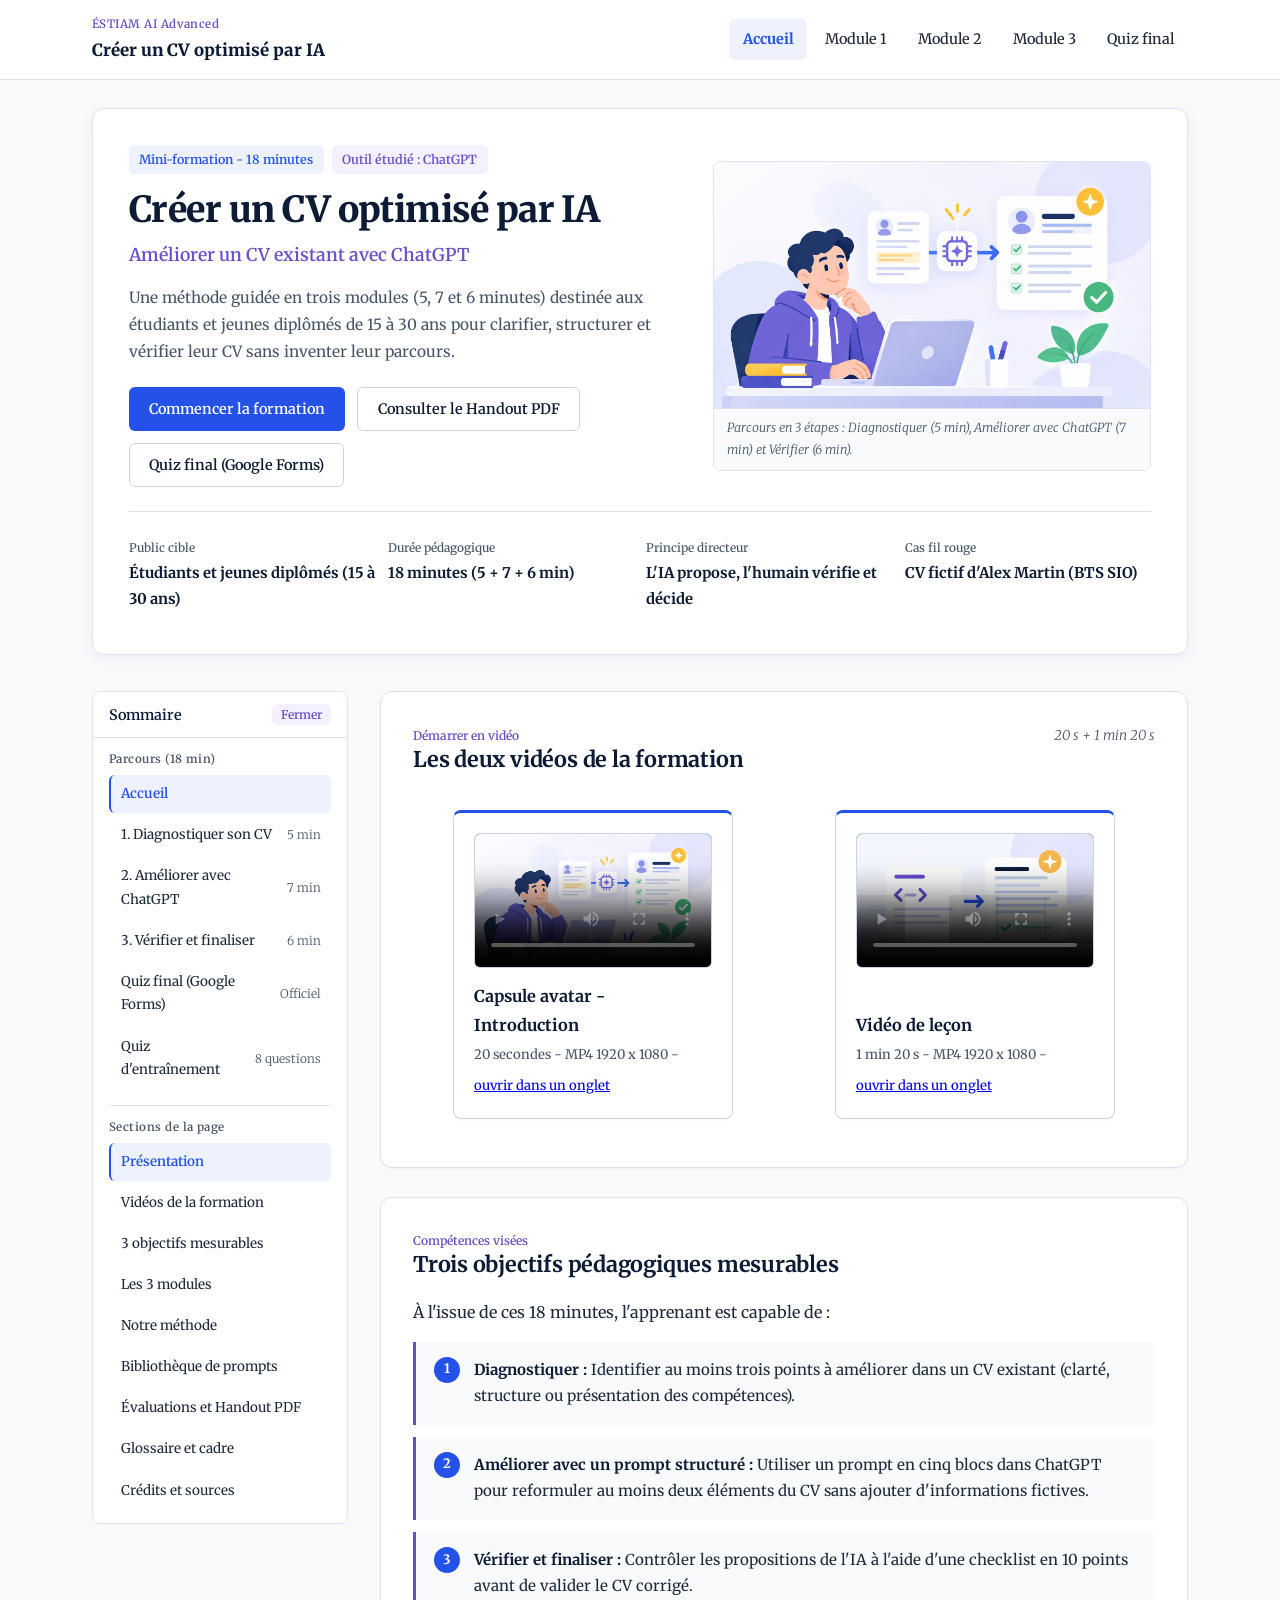
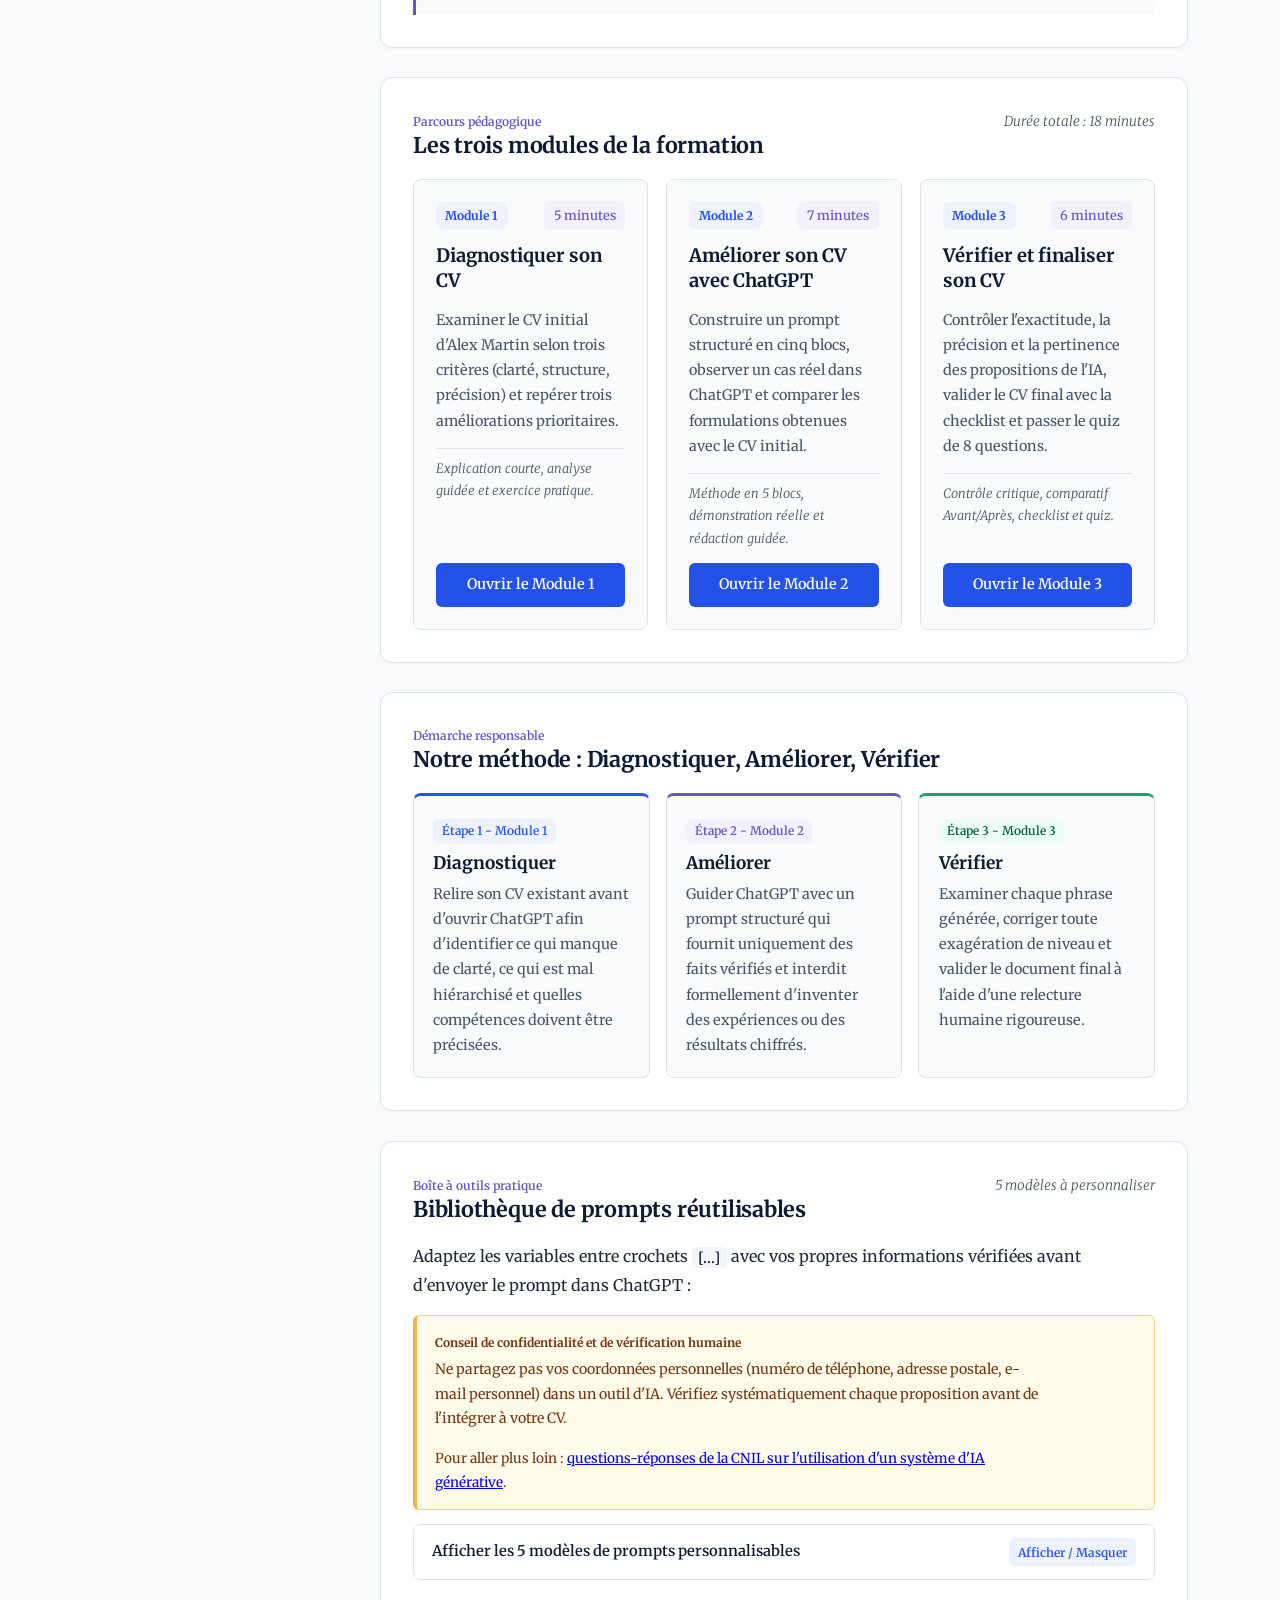
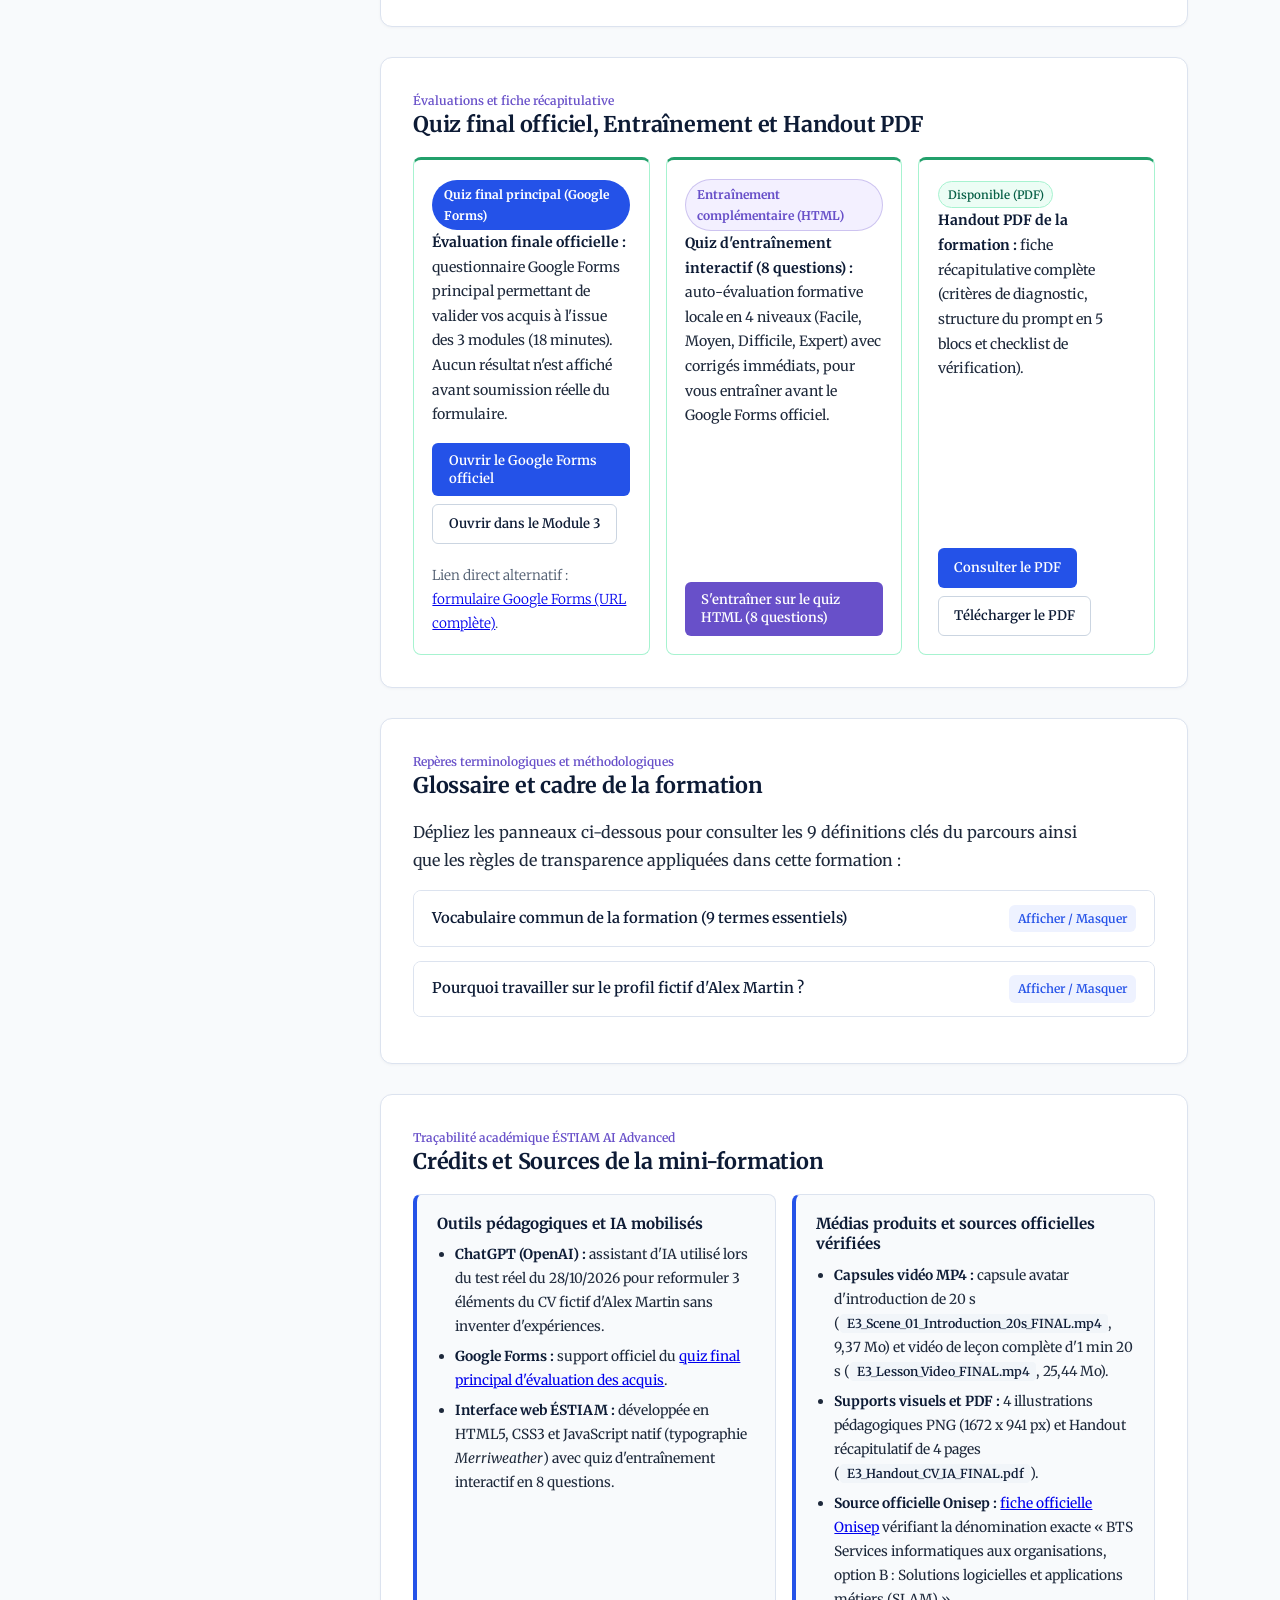
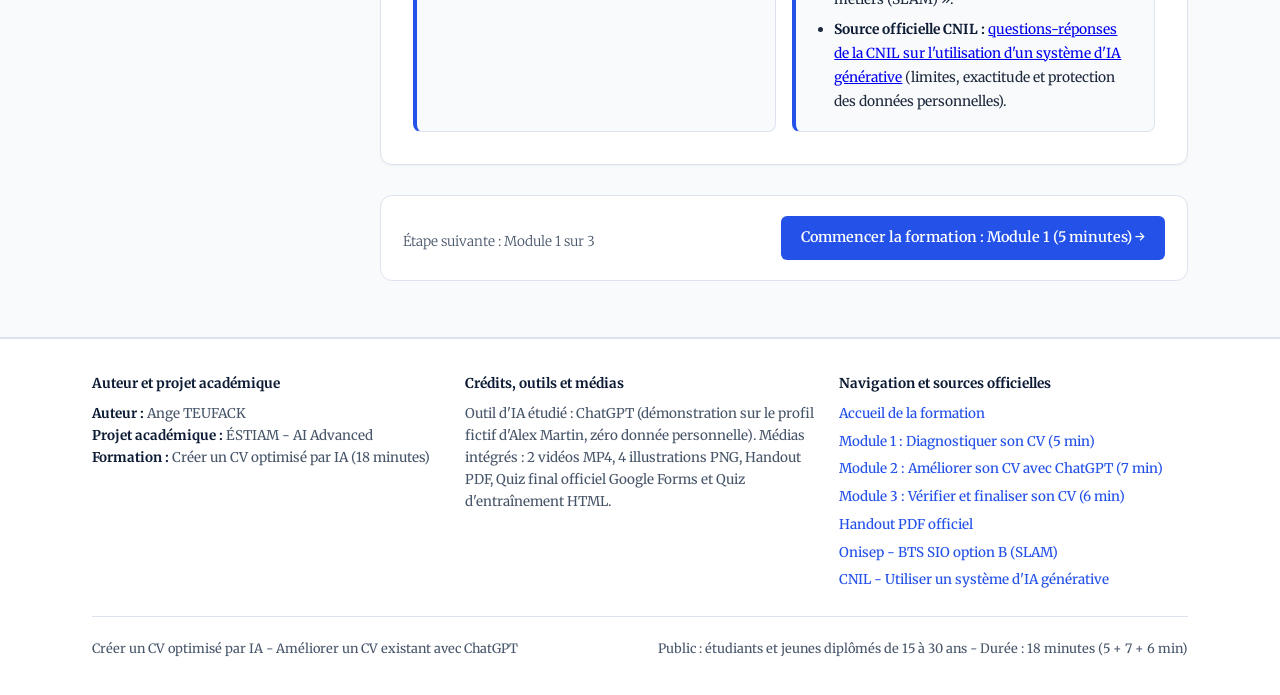
==== commit f7f3285b: "AG-08 : integration finale videos MP4, Google Forms officiel, sources Onisep/CNIL et nettoyage publi" ====
--- a/index.html
+++ b/index.html
@@ -22,7 +22,6 @@
       <a href="index.html" class="site-brand" aria-current="page">
         <span class="brand-badge">ÉSTIAM AI Advanced</span>
         <span class="brand-title">Créer un CV optimisé par IA</span>
-        <span class="brand-scope">Améliorer un CV existant avec ChatGPT</span>
       </a>
 
       <!-- Bouton d'ouverture/fermeture du menu sur mobile -->
@@ -45,7 +44,7 @@
           <li><a href="modules/module-1.html" class="nav-link">Module 1</a></li>
           <li><a href="modules/module-2.html" class="nav-link">Module 2</a></li>
           <li><a href="modules/module-3.html" class="nav-link">Module 3</a></li>
-          <li><a href="modules/module-3.html#quiz-final" class="nav-link">Quiz</a></li>
+          <li><a href="modules/module-3.html#quiz-final" class="nav-link">Quiz final</a></li>
         </ul>
       </nav>
     </div>
@@ -75,7 +74,7 @@
                 Consulter le Handout PDF
               </a>
               <a href="modules/module-3.html#quiz-final" class="btn btn-secondary">
-                Accéder au quiz (8 questions)
+                Quiz final (Google Forms)
               </a>
             </div>
           </div>
@@ -158,7 +157,13 @@
                   </li>
                   <li>
                     <a href="modules/module-3.html#quiz-final" class="sidebar-link">
-                      <span>Quiz d'évaluation</span>
+                      <span>Quiz final (Google Forms)</span>
+                      <span class="sidebar-time">Officiel</span>
+                    </a>
+                  </li>
+                  <li>
+                    <a href="modules/module-3.html#quiz-entrainement" class="sidebar-link">
+                      <span>Quiz d'entraînement</span>
                       <span class="sidebar-time">8 questions</span>
                     </a>
                   </li>
@@ -169,12 +174,14 @@
                 <h2 class="sidebar-heading">Sections de la page</h2>
                 <ul class="sidebar-list">
                   <li><a href="#presentation" class="sidebar-link is-active">Présentation</a></li>
+                  <li><a href="#videos" class="sidebar-link">Vidéos de la formation</a></li>
                   <li><a href="#objectifs" class="sidebar-link">3 objectifs mesurables</a></li>
                   <li><a href="#parcours" class="sidebar-link">Les 3 modules</a></li>
                   <li><a href="#methode" class="sidebar-link">Notre méthode</a></li>
                   <li><a href="#bibliotheque-prompts" class="sidebar-link">Bibliothèque de prompts</a></li>
-                  <li><a href="#ressources" class="sidebar-link">Handout PDF, vidéos et quiz</a></li>
+                  <li><a href="#ressources" class="sidebar-link">Évaluations et Handout PDF</a></li>
                   <li><a href="#vocabulaire" class="sidebar-link">Glossaire et cadre</a></li>
+                  <li><a href="#credits-sources" class="sidebar-link">Crédits et sources</a></li>
                 </ul>
               </div>
             </div>
@@ -183,6 +190,64 @@
 
         <!-- Contenu principal de l'accueil -->
         <div class="page-content">
+          <!-- AG-08 : lecteurs vidéo visibles dès l'accueil (sans lecture automatique, chemins relatifs GitHub Pages) -->
+          <section id="videos" class="content-section" aria-labelledby="titre-videos">
+            <div class="section-header">
+              <div>
+                <p class="section-eyebrow">Démarrer en vidéo</p>
+                <h2 id="titre-videos" class="section-title">Les deux vidéos de la formation</h2>
+              </div>
+              <p class="section-duration">20 s + 1 min 20 s</p>
+            </div>
+            <div id="video-capsule" class="video-players-grid">
+              <figure class="video-card">
+                <div class="video-player-wrapper">
+                  <video
+                    class="video-player"
+                    controls
+                    playsinline
+                    preload="metadata"
+                    poster="assets/images/cover-formation.png"
+                    aria-describedby="legende-video-avatar"
+                  >
+                    <source src="assets/videos/E3_Scene_01_Introduction_20s_FINAL.mp4" type="video/mp4">
+                    Votre navigateur ne lit pas la vidéo HTML5 :
+                    <a href="assets/videos/E3_Scene_01_Introduction_20s_FINAL.mp4">ouvrir la capsule d'introduction (MP4)</a>.
+                  </video>
+                </div>
+                <figcaption id="legende-video-avatar" class="video-caption">
+                  <span class="video-card-title">Capsule avatar - Introduction</span>
+                  <span class="video-meta">20 secondes - MP4 1920 x 1080 -
+                    <a href="assets/videos/E3_Scene_01_Introduction_20s_FINAL.mp4" target="_blank" rel="noopener">ouvrir dans un onglet</a>
+                  </span>
+                </figcaption>
+              </figure>
+
+              <figure class="video-card">
+                <div class="video-player-wrapper">
+                  <video
+                    class="video-player"
+                    controls
+                    playsinline
+                    preload="metadata"
+                    poster="assets/images/module-2-prompt.png"
+                    aria-describedby="legende-video-lecon"
+                  >
+                    <source src="assets/videos/E3_Lesson_Video_FINAL.mp4" type="video/mp4">
+                    Votre navigateur ne lit pas la vidéo HTML5 :
+                    <a href="assets/videos/E3_Lesson_Video_FINAL.mp4">ouvrir la vidéo de leçon (MP4)</a>.
+                  </video>
+                </div>
+                <figcaption id="legende-video-lecon" class="video-caption">
+                  <span class="video-card-title">Vidéo de leçon</span>
+                  <span class="video-meta">1 min 20 s - MP4 1920 x 1080 -
+                    <a href="assets/videos/E3_Lesson_Video_FINAL.mp4" target="_blank" rel="noopener">ouvrir dans un onglet</a>
+                  </span>
+                </figcaption>
+              </figure>
+            </div>
+          </section>
+
           <!-- Présentation concise des 3 objectifs mesurables -->
           <section id="objectifs" class="content-section" aria-labelledby="titre-objectifs">
             <div class="section-header">
@@ -332,8 +397,17 @@
               <p>
                 Ne partagez pas vos coordonnées personnelles (numéro de téléphone, adresse postale, e-mail personnel) dans un outil d'IA. Vérifiez systématiquement chaque proposition avant de l'intégrer à votre CV.
               </p>
-            </div>
-
+              <p class="source-note">
+                Pour aller plus loin : <a href="https://www.cnil.fr/fr/les-questions-reponses-de-la-cnil-sur-lutilisation-dun-systeme-dia-generative" target="_blank" rel="noopener">questions-réponses de la CNIL sur l'utilisation d'un système d'IA générative</a>.
+              </p>
+            </div>
+
+            <!-- Contenu secondaire repliable : les 5 modèles restent accessibles et copiables sans alourdir l'accueil -->
+            <details class="collapsible-panel">
+              <summary class="collapsible-summary">
+                <span>Afficher les 5 modèles de prompts personnalisables</span>
+              </summary>
+              <div class="collapsible-content">
             <div class="prompt-library-grid">
               <!-- Modèle 1 : Diagnostiquer un CV -->
               <article class="prompt-card" aria-labelledby="prompt-titre-1">
@@ -482,22 +556,67 @@
                 </div>
               </article>
             </div>
+              </div>
+            </details>
           </section>
 
-          <!-- PRIORITÉ 6 : Intégration réelle du Handout PDF, accès au Quiz et emplacements vidéo clairement identifiés -->
+          <!-- AG-08 : Quiz final principal (Google Forms officiel), Quiz d'entraînement HTML et Handout PDF -->
           <section id="ressources" class="content-section" aria-labelledby="titre-ressources">
             <div class="section-header">
               <div>
-                <p class="section-eyebrow">Supports complémentaires et évaluation</p>
-                <h2 id="titre-ressources" class="section-title">Handout PDF, Quiz interactif et Capsules vidéo</h2>
-              </div>
-            </div>
+                <p class="section-eyebrow">Évaluations et fiche récapitulative</p>
+                <h2 id="titre-ressources" class="section-title">Quiz final officiel, Entraînement et Handout PDF</h2>
+              </div>
+            </div>
+
             <div class="discreet-resources-grid">
-              <!-- Handout PDF réellement disponible -->
+              <!-- 1. Quiz final principal : Google Forms officiel -->
+              <div id="quiz-final" class="resource-card is-available">
+                <div>
+                  <span class="eval-badge is-primary-eval">Quiz final principal (Google Forms)</span>
+                  <p class="resource-text">
+                    <strong>Évaluation finale officielle :</strong> questionnaire Google Forms principal permettant de valider vos acquis à l'issue des 3 modules (18 minutes). Aucun résultat n'est affiché avant soumission réelle du formulaire.
+                  </p>
+                </div>
+                <div class="resource-actions">
+                  <a
+                    href="https://forms.gle/xWCkTc8geZbm69Ud7"
+                    class="btn btn-primary copy-btn"
+                    target="_blank"
+                    rel="noopener"
+                  >
+                    Ouvrir le Google Forms officiel
+                  </a>
+                  <a href="modules/module-3.html#quiz-final" class="btn btn-secondary copy-btn">
+                    Ouvrir dans le Module 3
+                  </a>
+                </div>
+                <p class="muted-note">
+                  Lien direct alternatif :
+                  <a href="https://docs.google.com/forms/d/e/1FAIpQLSfY92RVZzI88XxU_Ec27S6nXU2oowK9q_g-PeBi7_kP0mzLYw/viewform?usp=header" target="_blank" rel="noopener">formulaire Google Forms (URL complète)</a>.
+                </p>
+              </div>
+
+              <!-- 2. Quiz d'entraînement complémentaire : HTML interactif (8 questions) -->
+              <div id="quiz-entrainement-accueil" class="resource-card is-available">
+                <div>
+                  <span class="eval-badge is-training-eval">Entraînement complémentaire (HTML)</span>
+                  <p class="resource-text">
+                    <strong>Quiz d'entraînement interactif (8 questions) :</strong> auto-évaluation formative locale en 4 niveaux (Facile, Moyen, Difficile, Expert) avec corrigés immédiats, pour vous entraîner avant le Google Forms officiel.
+                  </p>
+                </div>
+                <div class="resource-actions">
+                  <a href="modules/module-3.html#quiz-entrainement" class="btn btn-accent copy-btn">
+                    S'entraîner sur le quiz HTML (8 questions)
+                  </a>
+                </div>
+              </div>
+
+              <!-- 3. Handout PDF réellement disponible -->
               <div class="resource-card is-available">
                 <div>
-                  <span class="placeholder-badge is-ready">Disponible (PDF)</span>
-                  <p class="placeholder-notice">
+                  <span class="status-badge is-ready">Disponible (PDF)</span>
+                  <p class="resource-text">
                     <strong>Handout PDF de la formation :</strong> fiche récapitulative complète (critères de diagnostic, structure du prompt en 5 blocs et checklist de vérification).
                   </p>
                 </div>
@@ -519,34 +638,6 @@
                   </a>
                 </div>
               </div>
-
-              <!-- Quiz interactif réellement opérationnel (8 questions) -->
-              <div id="quiz-final" class="resource-card is-available">
-                <div>
-                  <span class="placeholder-badge is-ready">Opérationnel (8 questions)</span>
-                  <p class="placeholder-notice">
-                    <strong>Quiz interactif de fin de parcours :</strong> 8 questions réparties en 4 niveaux de difficulté (Facile, Moyen, Difficile, Expert) avec corrigés détaillés.
-                  </p>
-                </div>
-                <div class="resource-actions">
-                  <a href="modules/module-3.html#quiz-final" class="btn btn-accent copy-btn">
-                    Passer le quiz (Module 3)
-                  </a>
-                </div>
-              </div>
-
-              <!-- Emplacements vidéo clairement identifiés (en attente des fichiers .mp4 finaux) -->
-              <div id="video-capsule" class="placeholder-box">
-                <div>
-                  <span class="placeholder-badge">En attente des fichiers .mp4</span>
-                  <p class="placeholder-notice">
-                    <strong>1. Clip IA d'introduction (20 s) :</strong> emplacement réservé à <code>assets/videos/E3_Scene_01_Introduction_20s_FINAL.mp4</code>.
-                  </p>
-                  <p class="placeholder-notice">
-                    <strong>2. Vidéo de leçon complète :</strong> emplacement réservé à <code>assets/videos/E3_Lesson_Video_FINAL.mp4</code>.
-                  </p>
-                </div>
-              </div>
             </div>
           </section>
 
@@ -562,7 +653,7 @@
               Dépliez les panneaux ci-dessous pour consulter les 9 définitions clés du parcours ainsi que les règles de transparence appliquées dans cette formation :
             </p>
 
-            <details class="collapsible-panel" open>
+            <details class="collapsible-panel">
               <summary class="collapsible-summary">
                 <span>Vocabulaire commun de la formation (9 termes essentiels)</span>
               </summary>
@@ -614,10 +705,39 @@
               </summary>
               <div class="collapsible-content">
                 <p>
-                  Toutes les démonstrations de cette mini-formation s'appuient sur le CV fictif d'Alex Martin (étudiant en BTS SIO option SLAM recherchant une alternance en développement web). Ce choix pédagogique garantit qu'aucune donnée personnelle réelle n'est exposée et permet d'observer étape par étape le passage d'un CV initial peu précis à un CV final vérifié.
+                  Toutes les démonstrations de cette mini-formation s'appuient sur le CV fictif d'Alex Martin (étudiant en BTS Services informatiques aux organisations, option B : Solutions logicielles et applications métiers (SLAM) recherchant une alternance en développement web). Ce choix pédagogique garantit qu'aucune donnée personnelle réelle n'est exposée et permet d'observer étape par étape le passage d'un CV initial peu précis à un CV final vérifié.
                 </p>
               </div>
             </details>
+          </section>
+
+          <!-- AG-08 : Section Crédits et Sources avec les outils, médias et sources officielles (Onisep et CNIL) -->
+          <section id="credits-sources" class="content-section" aria-labelledby="titre-credits-sources">
+            <div class="section-header">
+              <div>
+                <p class="section-eyebrow">Traçabilité académique ÉSTIAM AI Advanced</p>
+                <h2 id="titre-credits-sources" class="section-title">Crédits et Sources de la mini-formation</h2>
+              </div>
+            </div>
+            <div class="credits-grid">
+              <div class="credits-card">
+                <h3>Outils pédagogiques et IA mobilisés</h3>
+                <ul>
+                  <li><strong>ChatGPT (OpenAI) :</strong> assistant d'IA utilisé lors du test réel du 28/10/2026 pour reformuler 3 éléments du CV fictif d'Alex Martin sans inventer d'expériences.</li>
+                  <li><strong>Google Forms :</strong> support officiel du <a href="https://forms.gle/xWCkTc8geZbm69Ud7" target="_blank" rel="noopener">quiz final principal d'évaluation des acquis</a>.</li>
+                  <li><strong>Interface web ÉSTIAM :</strong> développée en HTML5, CSS3 et JavaScript natif (typographie <em>Merriweather</em>) avec quiz d'entraînement interactif en 8 questions.</li>
+                </ul>
+              </div>
+              <div class="credits-card">
+                <h3>Médias produits et sources officielles vérifiées</h3>
+                <ul>
+                  <li><strong>Capsules vidéo MP4 :</strong> capsule avatar d'introduction de 20 s (<code>E3_Scene_01_Introduction_20s_FINAL.mp4</code>, 9,37 Mo) et vidéo de leçon complète d'1 min 20 s (<code>E3_Lesson_Video_FINAL.mp4</code>, 25,44 Mo).</li>
+                  <li><strong>Supports visuels et PDF :</strong> 4 illustrations pédagogiques PNG (1672 x 941 px) et Handout récapitulatif de 4 pages (<code>E3_Handout_CV_IA_FINAL.pdf</code>).</li>
+                  <li><strong>Source officielle Onisep :</strong> <a href="https://www.onisep.fr/ressources/univers-formation/formations/post-bac/bts-services-informatiques-aux-organisations-option-b-solutions-logicielles-et-applications-metiers" target="_blank" rel="noopener">fiche officielle Onisep</a> vérifiant la dénomination exacte « BTS Services informatiques aux organisations, option B : Solutions logicielles et applications métiers (SLAM) ».</li>
+                  <li><strong>Source officielle CNIL :</strong> <a href="https://www.cnil.fr/fr/les-questions-reponses-de-la-cnil-sur-lutilisation-dun-systeme-dia-generative" target="_blank" rel="noopener">questions-réponses de la CNIL sur l'utilisation d'un système d'IA générative</a> (limites, exactitude et protection des données personnelles).</li>
+                </ul>
+              </div>
+            </div>
           </section>
 
           <nav class="module-pagination" aria-label="Navigation séquentielle">
@@ -642,20 +762,21 @@
           <p><strong>Formation :</strong> Créer un CV optimisé par IA (18 minutes)</p>
         </div>
         <div class="footer-col">
-          <h3>Transparence et usage de l'IA</h3>
+          <h3>Crédits, outils et médias</h3>
           <p>
-            Outil étudié : ChatGPT. Démonstration réalisée sur le profil entièrement fictif d'Alex Martin (aucune donnée personnelle réelle utilisée). L'IA propose des formulations, mais l'apprenant vérifie chaque information et conserve la décision finale.
+            Outil d'IA étudié : ChatGPT (démonstration sur le profil fictif d'Alex Martin, zéro donnée personnelle). Médias intégrés : 2 vidéos MP4, 4 illustrations PNG, Handout PDF, Quiz final officiel Google Forms et Quiz d'entraînement HTML.
           </p>
         </div>
         <div class="footer-col">
-          <h3>Navigation et sources</h3>
+          <h3>Navigation et sources officielles</h3>
           <ul>
             <li><a href="index.html">Accueil de la formation</a></li>
             <li><a href="modules/module-1.html">Module 1 : Diagnostiquer son CV (5 min)</a></li>
             <li><a href="modules/module-2.html">Module 2 : Améliorer son CV avec ChatGPT (7 min)</a></li>
             <li><a href="modules/module-3.html">Module 3 : Vérifier et finaliser son CV (6 min)</a></li>
             <li><a href="assets/docs/E3_Handout_CV_IA_FINAL.pdf" target="_blank" rel="noopener">Handout PDF officiel</a></li>
-            <li><span>Sources officielles : référentiel BTS SIO (option SLAM) et documentation ÉSTIAM (vérification Lab 2).</span></li>
+            <li><a href="https://www.onisep.fr/ressources/univers-formation/formations/post-bac/bts-services-informatiques-aux-organisations-option-b-solutions-logicielles-et-applications-metiers" target="_blank" rel="noopener">Onisep - BTS SIO option B (SLAM)</a></li>
+            <li><a href="https://www.cnil.fr/fr/les-questions-reponses-de-la-cnil-sur-lutilisation-dun-systeme-dia-generative" target="_blank" rel="noopener">CNIL - Utiliser un système d'IA générative</a></li>
           </ul>
         </div>
       </div>
--- a/css/style.css
+++ b/css/style.css
@@ -1748,15 +1748,211 @@
   display: none;
 }
 
-/* 18. PRIORITÉ 6 : Ressources multimédias et Handout PDF */
+/* 18. PRIORITÉ 6 & AG-07 : Ressources multimédias, Lecteurs vidéo HTML5, Handout PDF et Quiz officiel Google Forms */
 .discreet-resources-grid {
   display: grid;
   grid-template-columns: 1fr;
   gap: 1rem;
 }
 
+.video-players-grid {
+  display: grid;
+  grid-template-columns: 1fr;
+  gap: 1.35rem;
+  margin-top: 1.25rem;
+}
+
+.video-card {
+  padding: 1.25rem;
+  background-color: var(--color-surface);
+  border: 1px solid var(--color-border-strong);
+  border-top: 3px solid var(--color-primary);
+  border-radius: var(--radius-md);
+  box-shadow: var(--shadow-subtle);
+  display: flex;
+  flex-direction: column;
+  justify-content: space-between;
+  gap: 0.9rem;
+}
+
+.video-card-header {
+  display: flex;
+  flex-wrap: wrap;
+  align-items: center;
+  justify-content: space-between;
+  gap: 0.5rem;
+}
+
+.video-card-title {
+  margin: 0;
+  font-size: 1.02rem;
+  font-weight: 700;
+  color: var(--color-navy);
+}
+
+.video-player-wrapper {
+  width: 100%;
+  border-radius: var(--radius-sm);
+  overflow: hidden;
+  border: 1px solid var(--color-border-strong);
+  background-color: var(--color-navy);
+}
+
+.video-player {
+  display: block;
+  width: 100%;
+  max-height: 26rem;
+  aspect-ratio: 16 / 9;
+  background-color: var(--color-navy);
+}
+
+.video-meta {
+  display: flex;
+  flex-wrap: wrap;
+  align-items: center;
+  justify-content: space-between;
+  gap: 0.5rem;
+  font-size: 0.82rem;
+  color: var(--color-text-muted);
+}
+
+.video-caption {
+  display: flex;
+  flex-direction: column;
+  gap: 0.25rem;
+}
+
+.source-note {
+  margin-top: 0.5rem;
+  font-size: 0.85rem;
+}
+
+/* Intégration repliable et responsive du Google Forms officiel */
+.google-forms-embed-details {
+  margin-top: 1rem;
+}
+
+.google-forms-iframe-wrapper {
+  width: 100%;
+  margin-top: 0.75rem;
+  border: 1px solid var(--color-border-strong);
+  border-radius: var(--radius-md);
+  overflow: hidden;
+  background-color: var(--color-surface);
+}
+
+.google-forms-iframe {
+  display: block;
+  width: 100%;
+  height: 70vh;
+  min-height: 24rem;
+  max-height: 38rem;
+  border: 0;
+}
+
+/* Distinction claire entre le Quiz final principal (Google Forms) et le Quiz d'entraînement HTML */
+.evaluation-comparison-grid {
+  display: grid;
+  grid-template-columns: 1fr;
+  gap: 1.25rem;
+  margin-bottom: 1.25rem;
+}
+
+.official-quiz-card {
+  padding: 1.5rem;
+  background: linear-gradient(135deg, #FFFFFF 0%, #EFF6FF 100%);
+  border: 2px solid var(--color-primary);
+  border-radius: var(--radius-md);
+  box-shadow: var(--shadow-card);
+  display: flex;
+  flex-direction: column;
+  justify-content: space-between;
+  gap: 1rem;
+}
+
+.training-quiz-intro-card {
+  padding: 1.5rem;
+  background-color: var(--color-surface);
+  border: 1px solid var(--color-border-strong);
+  border-top: 4px solid var(--color-accent);
+  border-radius: var(--radius-md);
+  display: flex;
+  flex-direction: column;
+  justify-content: space-between;
+  gap: 1rem;
+}
+
+.eval-badge {
+  display: inline-flex;
+  align-items: center;
+  align-self: flex-start;
+  padding: 0.25rem 0.7rem;
+  border-radius: 999px;
+  font-size: 0.75rem;
+  font-weight: 700;
+}
+
+.eval-badge.is-primary-eval {
+  background-color: var(--color-primary);
+  color: #FFFFFF;
+}
+
+.eval-badge.is-training-eval {
+  background-color: var(--color-accent-soft);
+  color: var(--color-accent);
+  border: 1px solid rgba(104, 80, 201, 0.28);
+}
+
+.inline-status-msg {
+  margin-top: 0.65rem;
+  padding: 0.75rem 1rem;
+  border-radius: var(--radius-sm);
+  background-color: var(--color-yellow-bg);
+  border: 1px solid var(--color-yellow-border);
+  border-left: 4px solid var(--color-yellow);
+  color: var(--color-yellow-text);
+  font-size: 0.85rem;
+}
+
+.inline-status-msg[hidden] {
+  display: none;
+}
+
+/* Section Crédits et Sources académiques */
+.credits-grid {
+  display: grid;
+  grid-template-columns: 1fr;
+  gap: 1rem;
+}
+
+.credits-card {
+  padding: 1.15rem 1.25rem;
+  background-color: var(--color-bg);
+  border: 1px solid var(--color-border);
+  border-left: 4px solid var(--color-primary);
+  border-radius: var(--radius-md);
+}
+
+.credits-card h3 {
+  margin: 0 0 0.5rem;
+  font-size: 0.95rem;
+  font-weight: 700;
+  color: var(--color-navy);
+}
+
+.credits-card ul {
+  margin: 0;
+  padding-left: 1.15rem;
+  font-size: 0.86rem;
+  color: var(--color-text-body);
+}
+
+.credits-card li + li {
+  margin-top: 0.35rem;
+}
+
 .resource-card,
-.placeholder-box {
+.resource-box {
   padding: 1.15rem;
   background-color: var(--color-bg);
   border: 1px solid var(--color-border);
@@ -1773,7 +1969,7 @@
   background-color: var(--color-surface);
 }
 
-.placeholder-badge {
+.status-badge {
   display: inline-block;
   align-self: flex-start;
   padding: 0.15rem 0.55rem;
@@ -1785,13 +1981,13 @@
   font-weight: 600;
 }
 
-.placeholder-badge.is-ready {
+.status-badge.is-ready {
   background-color: var(--color-green-bg);
   color: var(--color-green-text);
   border-color: var(--color-green-border);
 }
 
-.placeholder-notice {
+.resource-text {
   margin: 0;
   color: var(--color-text-body);
   font-size: 0.88rem;
@@ -1805,7 +2001,21 @@
   margin-top: 0.25rem;
 }
 
-/* 19. Fil d'Ariane, Pagination et Pied de page clair et professionnel */
+/* 19. Barre de repère compacte, Fil d'Ariane, Pagination et Pied de page clair et professionnel */
+.page-topbar {
+  display: flex;
+  flex-wrap: wrap;
+  align-items: center;
+  justify-content: space-between;
+  gap: 0.75rem;
+  margin-bottom: 1.25rem;
+}
+
+.page-topbar .breadcrumb,
+.page-topbar .course-step-bar {
+  margin-bottom: 0;
+}
+
 .breadcrumb {
   margin-bottom: 1rem;
 }
@@ -1971,6 +2181,12 @@
 
   .discreet-resources-grid {
     grid-template-columns: repeat(3, 1fr);
+  }
+
+  .video-players-grid,
+  .evaluation-comparison-grid,
+  .credits-grid {
+    grid-template-columns: repeat(2, 1fr);
   }
 
   .content-section,
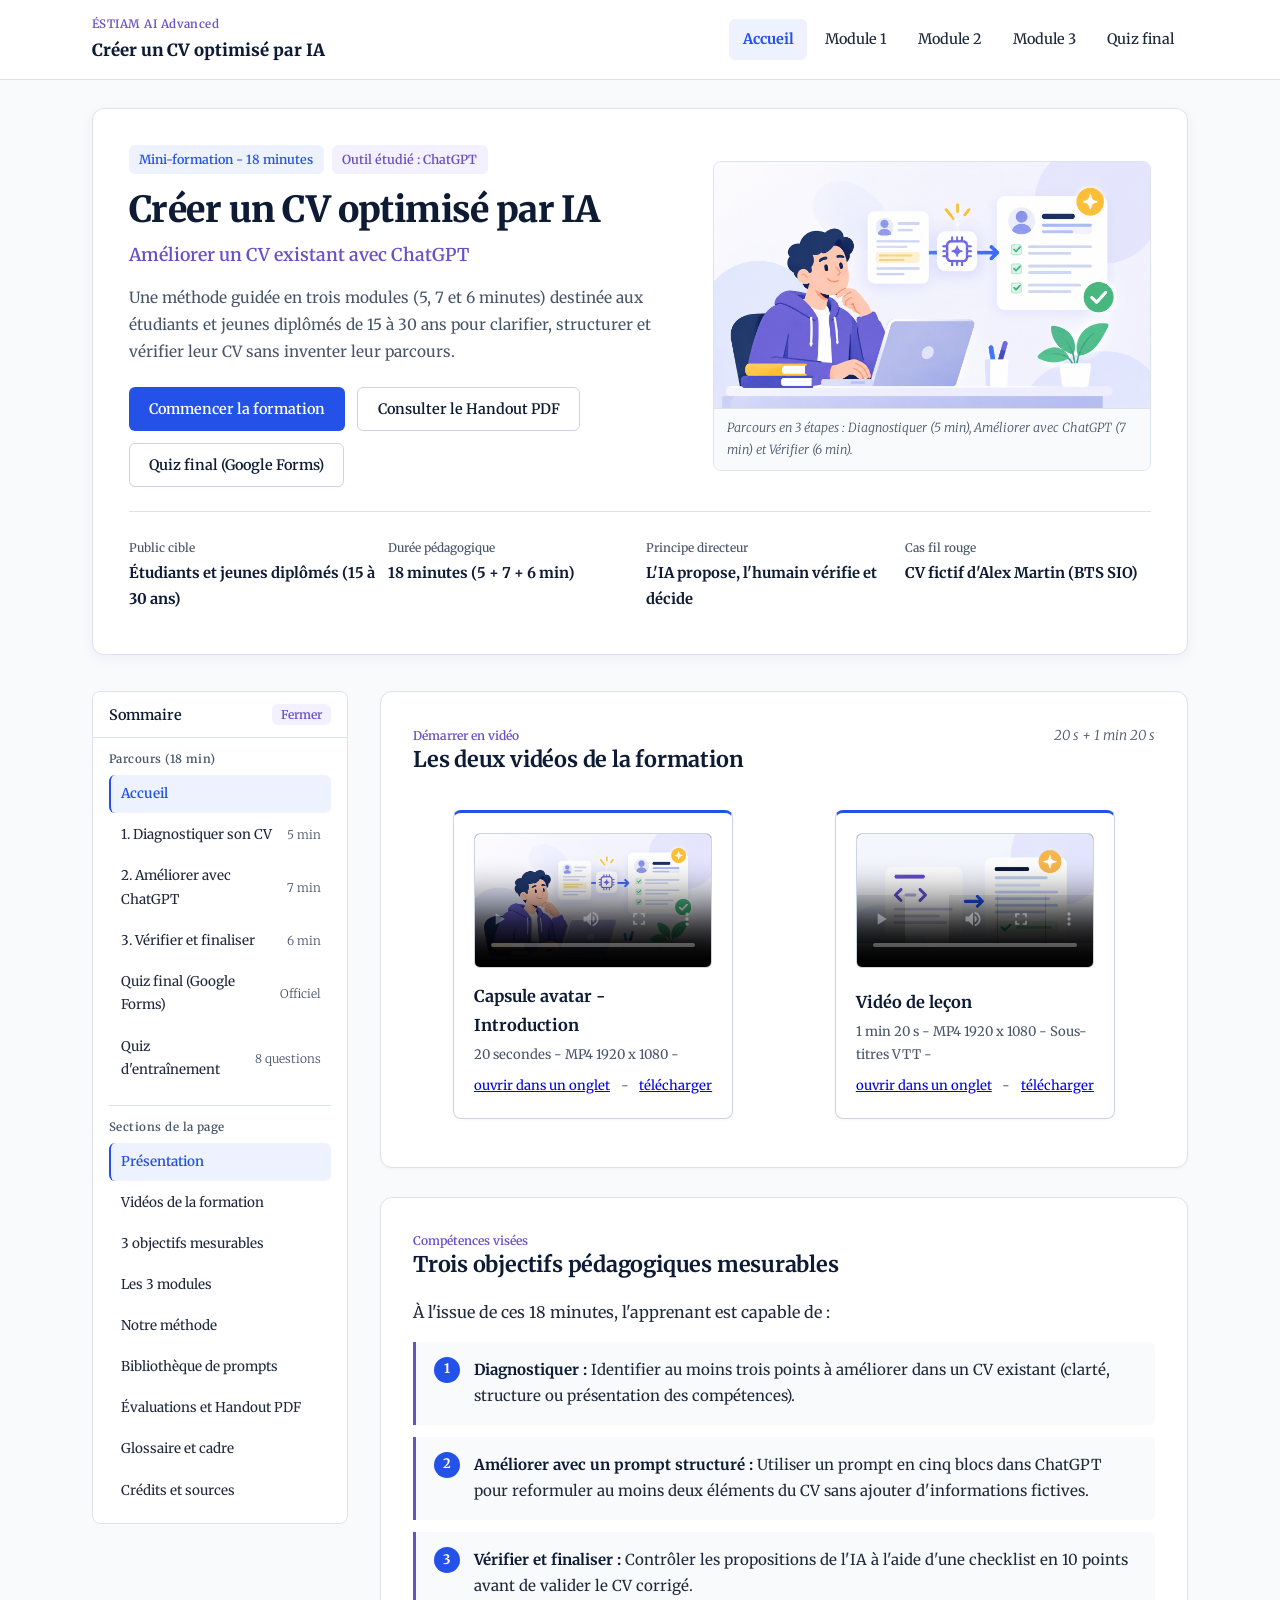
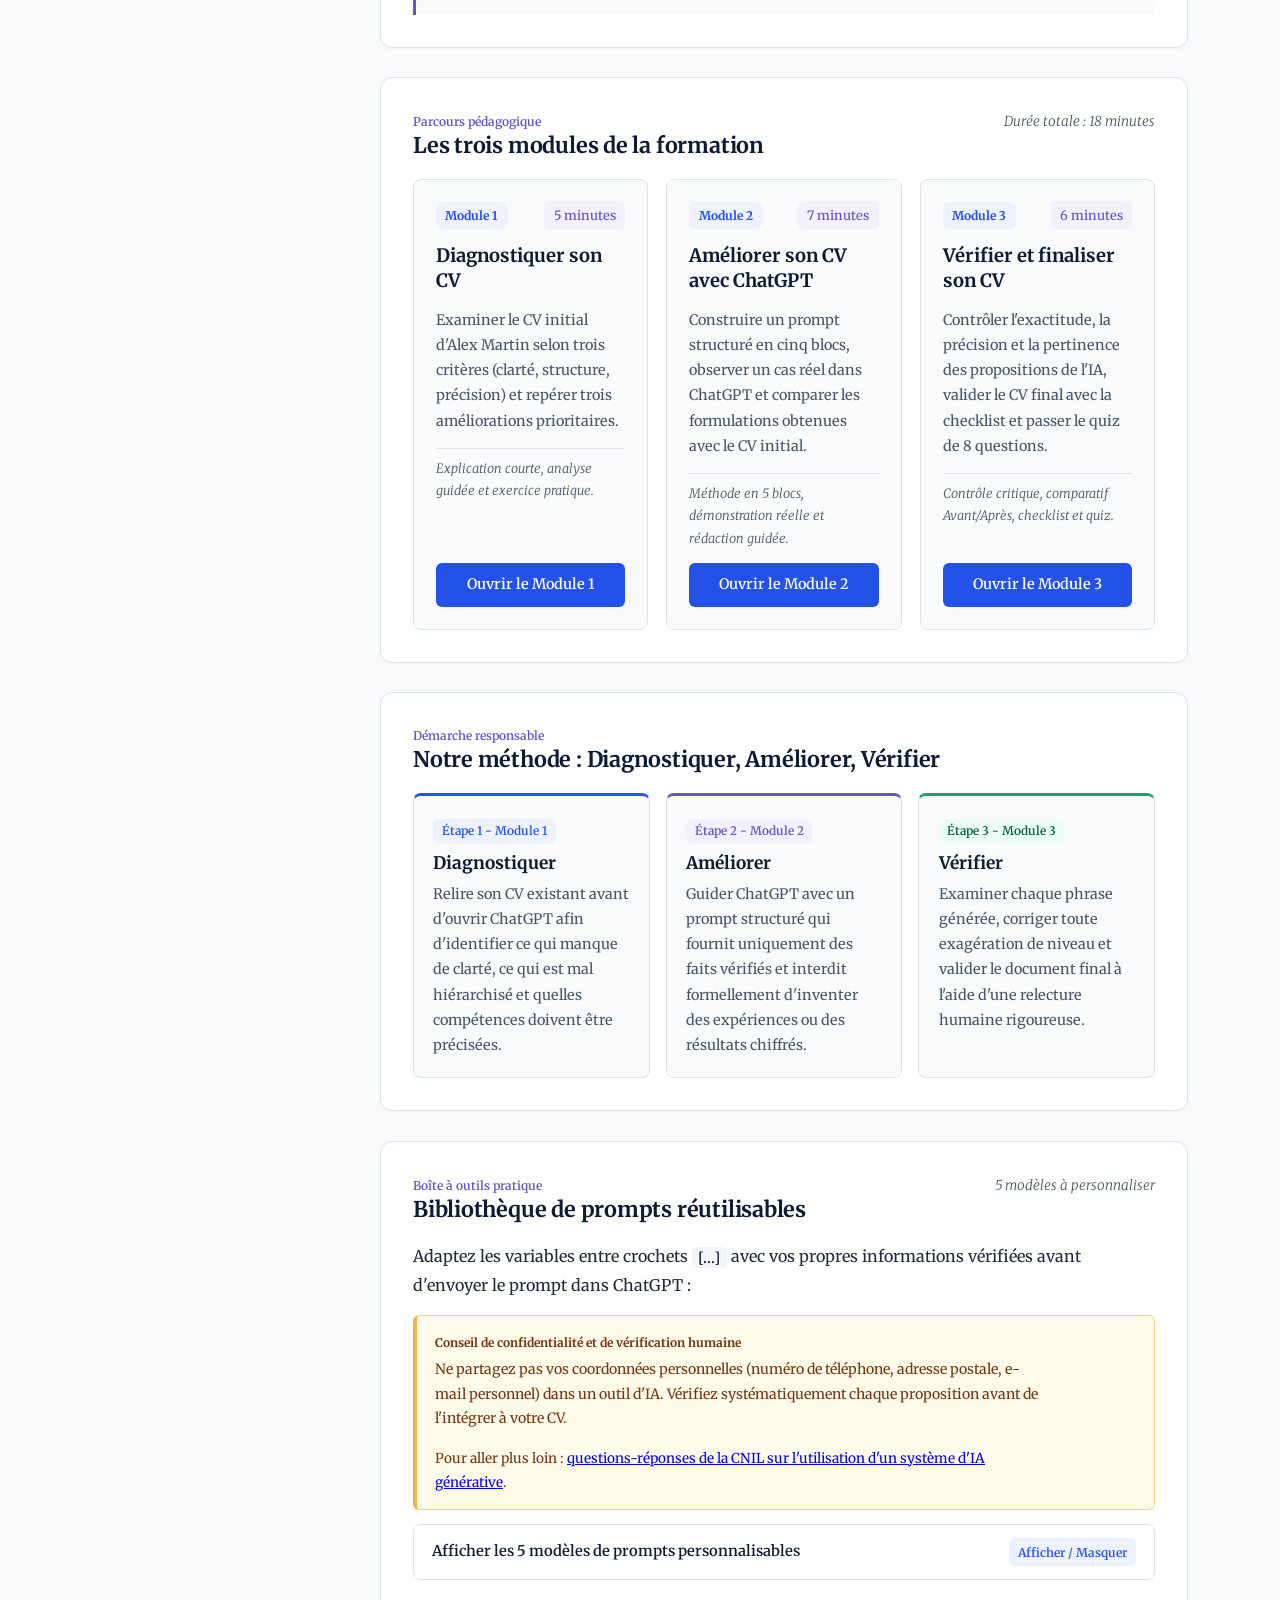
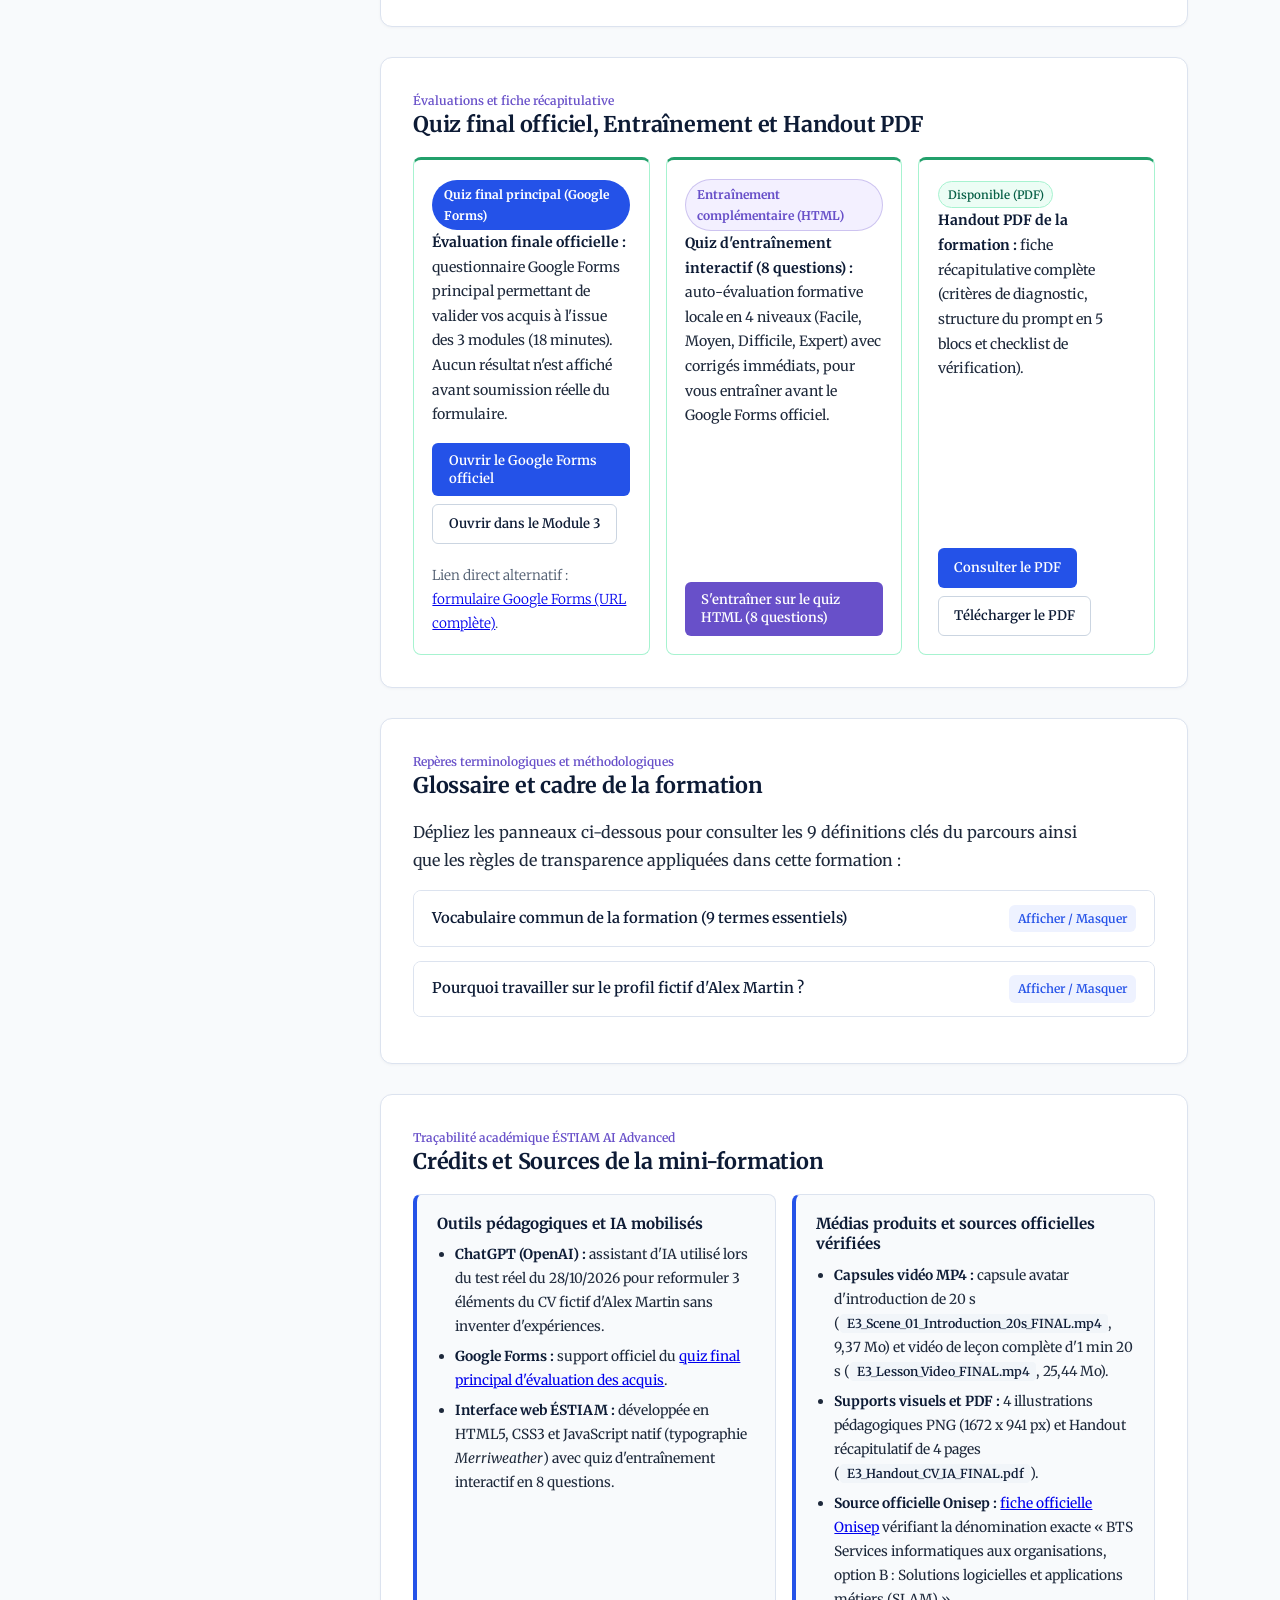
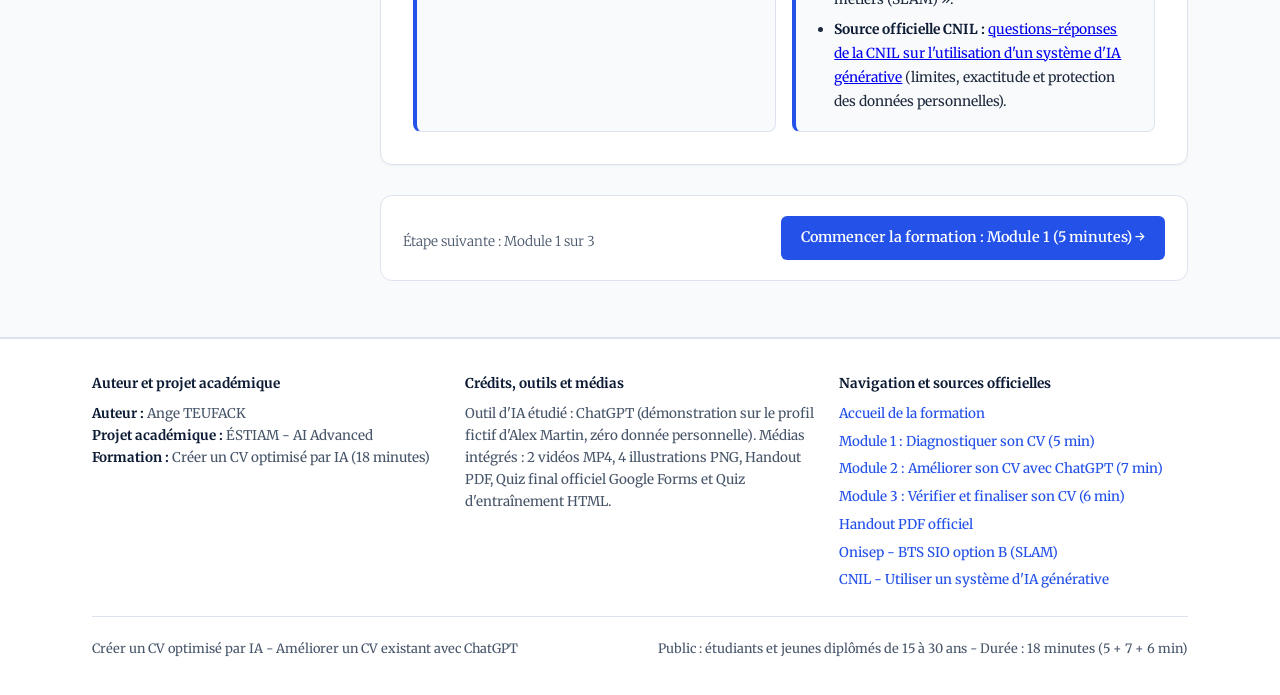
==== commit a2638cf4: "AG-10 : optimisation faststart MP4, sous-titres WebVTT et fiabilisation lecture video web" ====
--- a/index.html
+++ b/index.html
@@ -212,13 +212,14 @@
                   >
                     <source src="assets/videos/E3_Scene_01_Introduction_20s_FINAL.mp4" type="video/mp4">
                     Votre navigateur ne lit pas la vidéo HTML5 :
-                    <a href="assets/videos/E3_Scene_01_Introduction_20s_FINAL.mp4">ouvrir la capsule d'introduction (MP4)</a>.
+                    <a href="assets/videos/E3_Scene_01_Introduction_20s_FINAL.mp4" download="E3_Scene_01_Introduction_20s_FINAL.mp4">télécharger la capsule d'introduction (MP4)</a>.
                   </video>
                 </div>
                 <figcaption id="legende-video-avatar" class="video-caption">
                   <span class="video-card-title">Capsule avatar - Introduction</span>
                   <span class="video-meta">20 secondes - MP4 1920 x 1080 -
-                    <a href="assets/videos/E3_Scene_01_Introduction_20s_FINAL.mp4" target="_blank" rel="noopener">ouvrir dans un onglet</a>
+                    <a href="assets/videos/E3_Scene_01_Introduction_20s_FINAL.mp4" target="_blank" rel="noopener">ouvrir dans un onglet</a> -
+                    <a href="assets/videos/E3_Scene_01_Introduction_20s_FINAL.mp4" download="E3_Scene_01_Introduction_20s_FINAL.mp4">télécharger</a>
                   </span>
                 </figcaption>
               </figure>
@@ -234,14 +235,16 @@
                     aria-describedby="legende-video-lecon"
                   >
                     <source src="assets/videos/E3_Lesson_Video_FINAL.mp4" type="video/mp4">
+                    <track kind="subtitles" src="assets/videos/E3_Lesson_Video_FINAL.vtt" srclang="fr" label="Français (sous-titres)" default>
                     Votre navigateur ne lit pas la vidéo HTML5 :
-                    <a href="assets/videos/E3_Lesson_Video_FINAL.mp4">ouvrir la vidéo de leçon (MP4)</a>.
+                    <a href="assets/videos/E3_Lesson_Video_FINAL.mp4" download="E3_Lesson_Video_FINAL.mp4">télécharger la vidéo de leçon (MP4)</a>.
                   </video>
                 </div>
                 <figcaption id="legende-video-lecon" class="video-caption">
                   <span class="video-card-title">Vidéo de leçon</span>
-                  <span class="video-meta">1 min 20 s - MP4 1920 x 1080 -
-                    <a href="assets/videos/E3_Lesson_Video_FINAL.mp4" target="_blank" rel="noopener">ouvrir dans un onglet</a>
+                  <span class="video-meta">1 min 20 s - MP4 1920 x 1080 - Sous-titres VTT -
+                    <a href="assets/videos/E3_Lesson_Video_FINAL.mp4" target="_blank" rel="noopener">ouvrir dans un onglet</a> -
+                    <a href="assets/videos/E3_Lesson_Video_FINAL.mp4" download="E3_Lesson_Video_FINAL.mp4">télécharger</a>
                   </span>
                 </figcaption>
               </figure>
